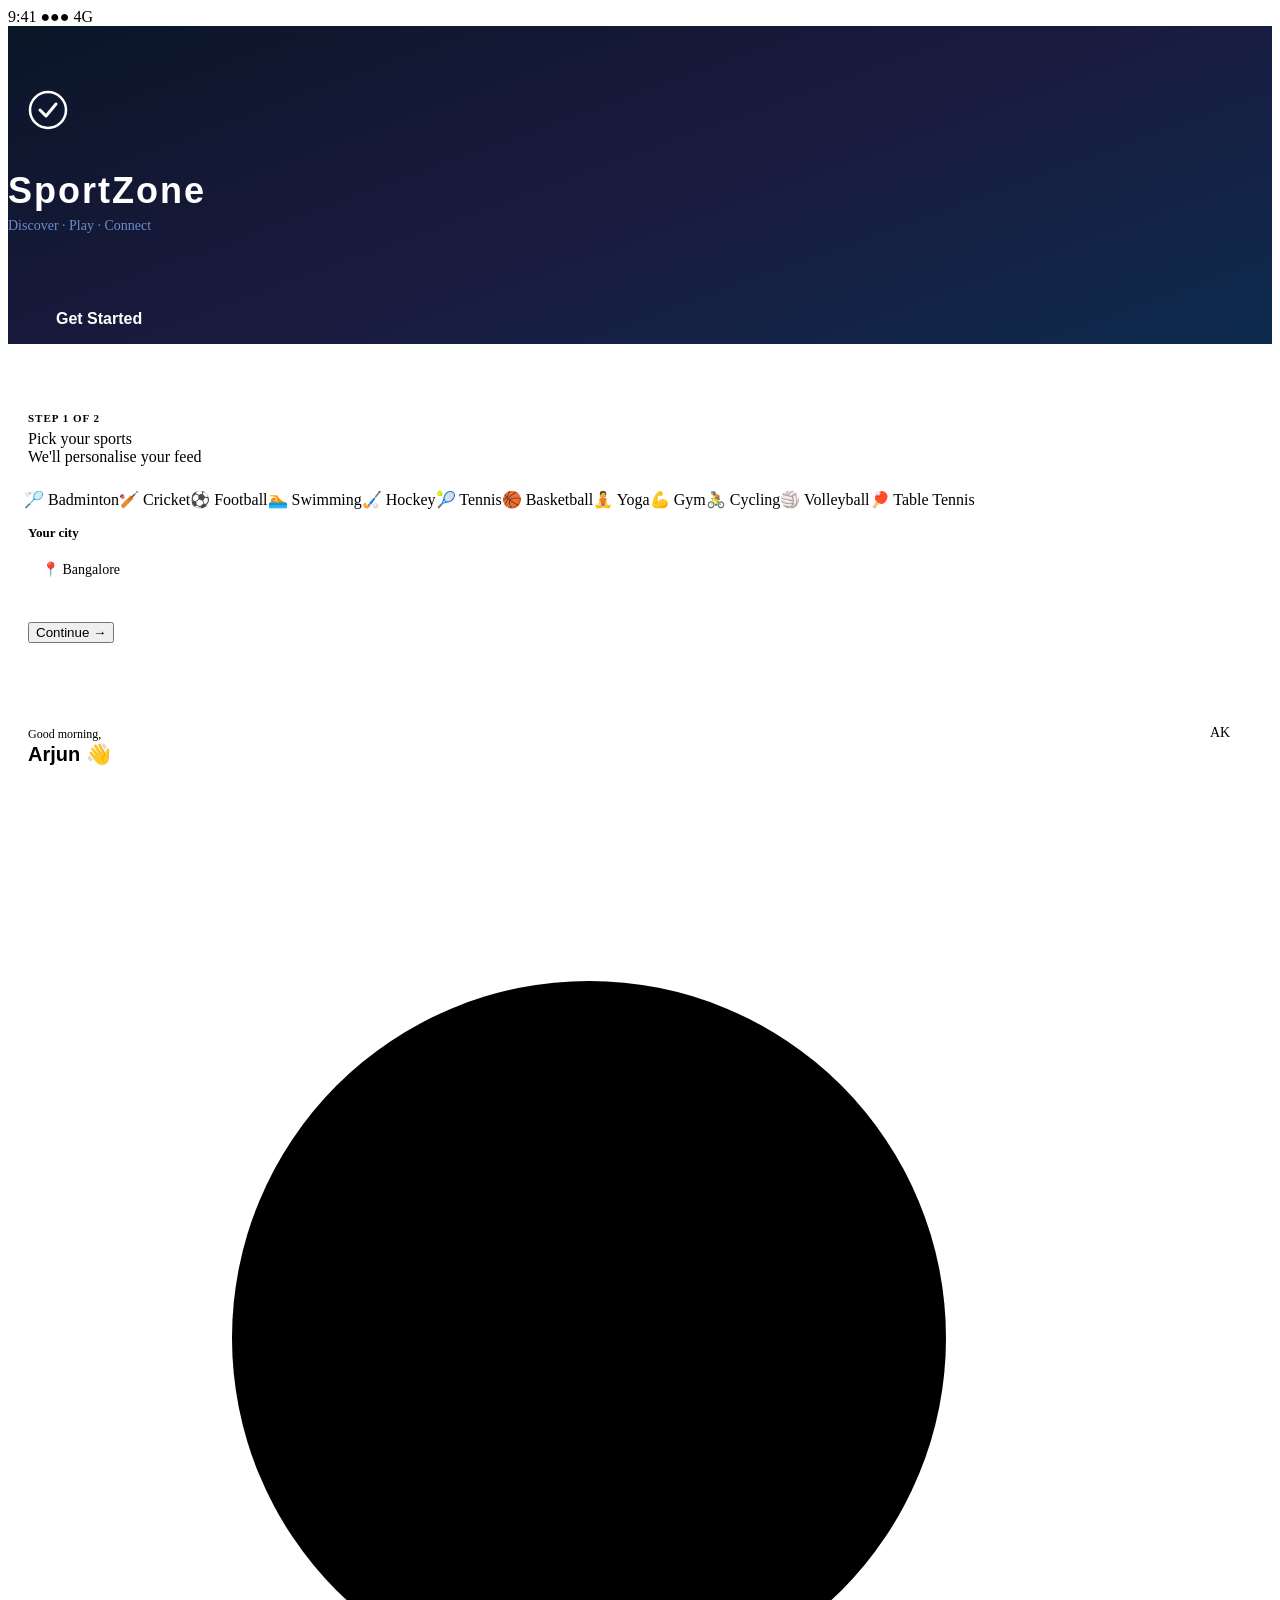
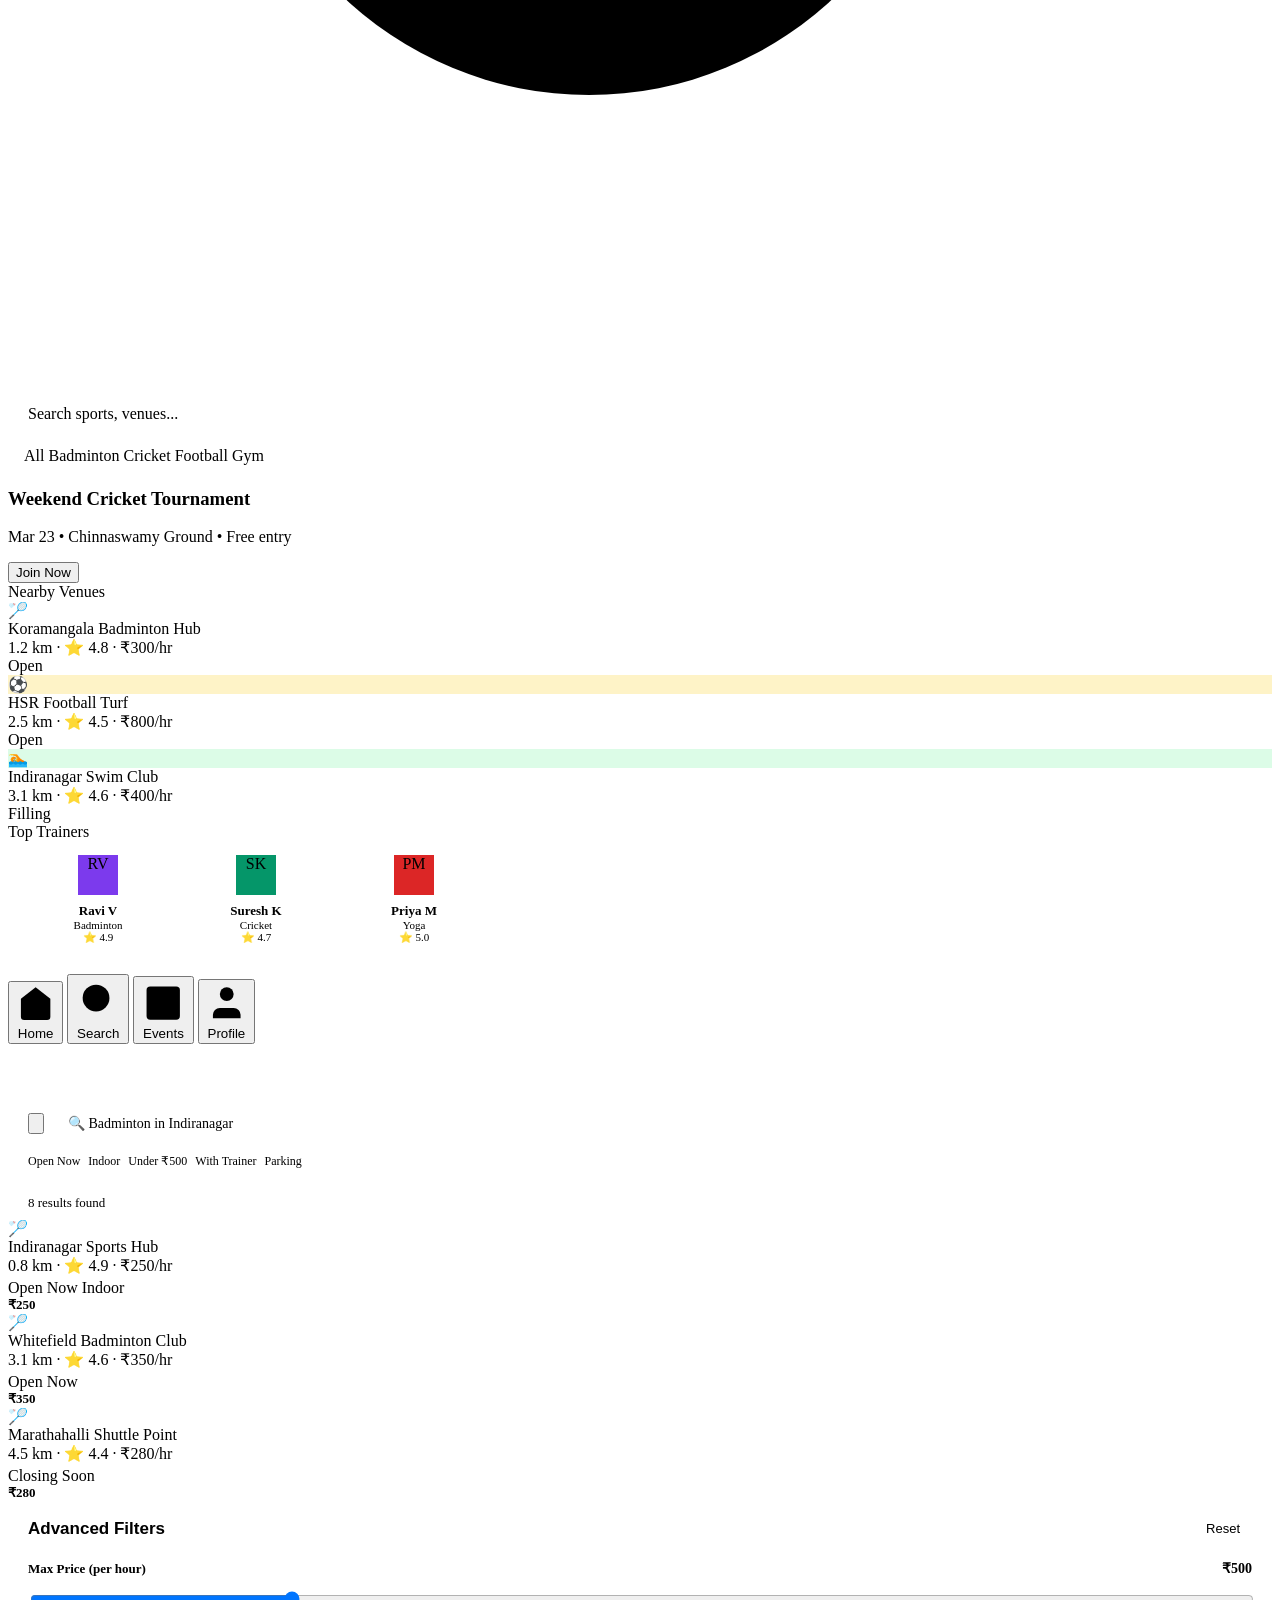
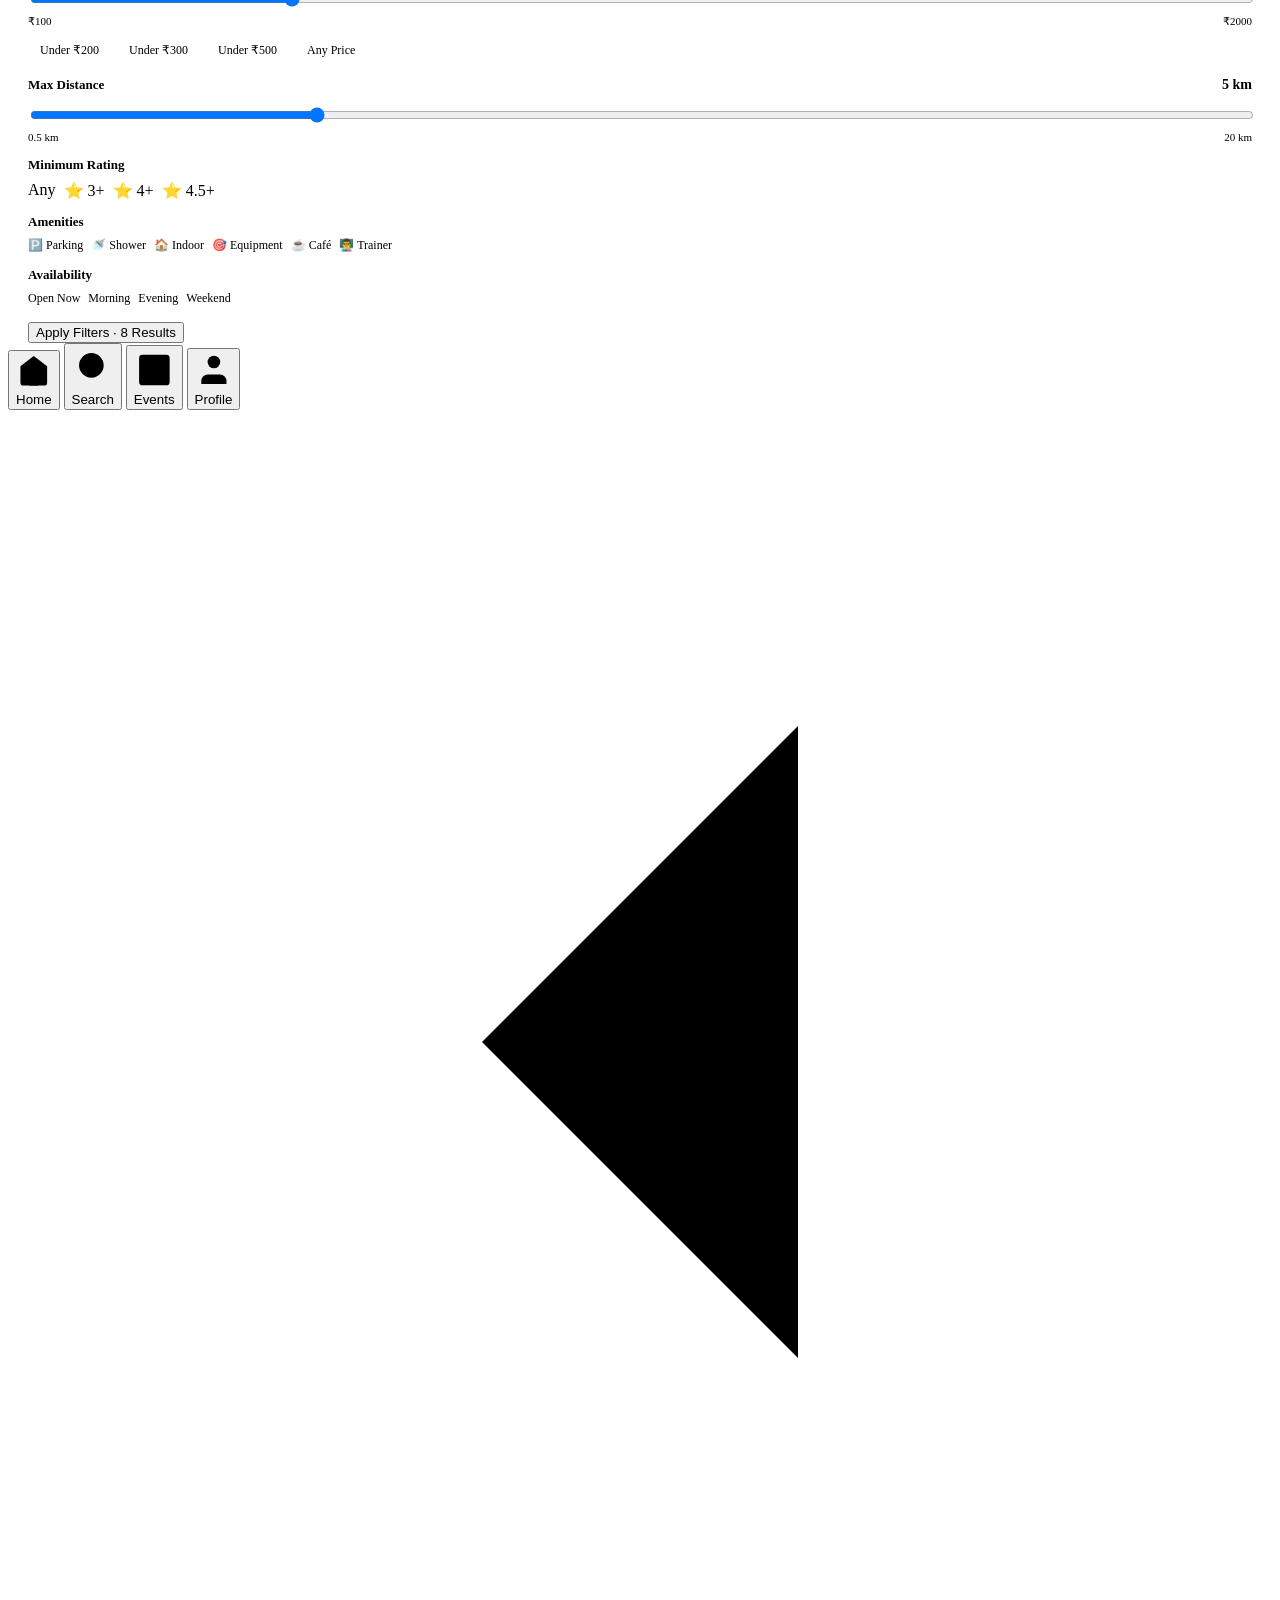
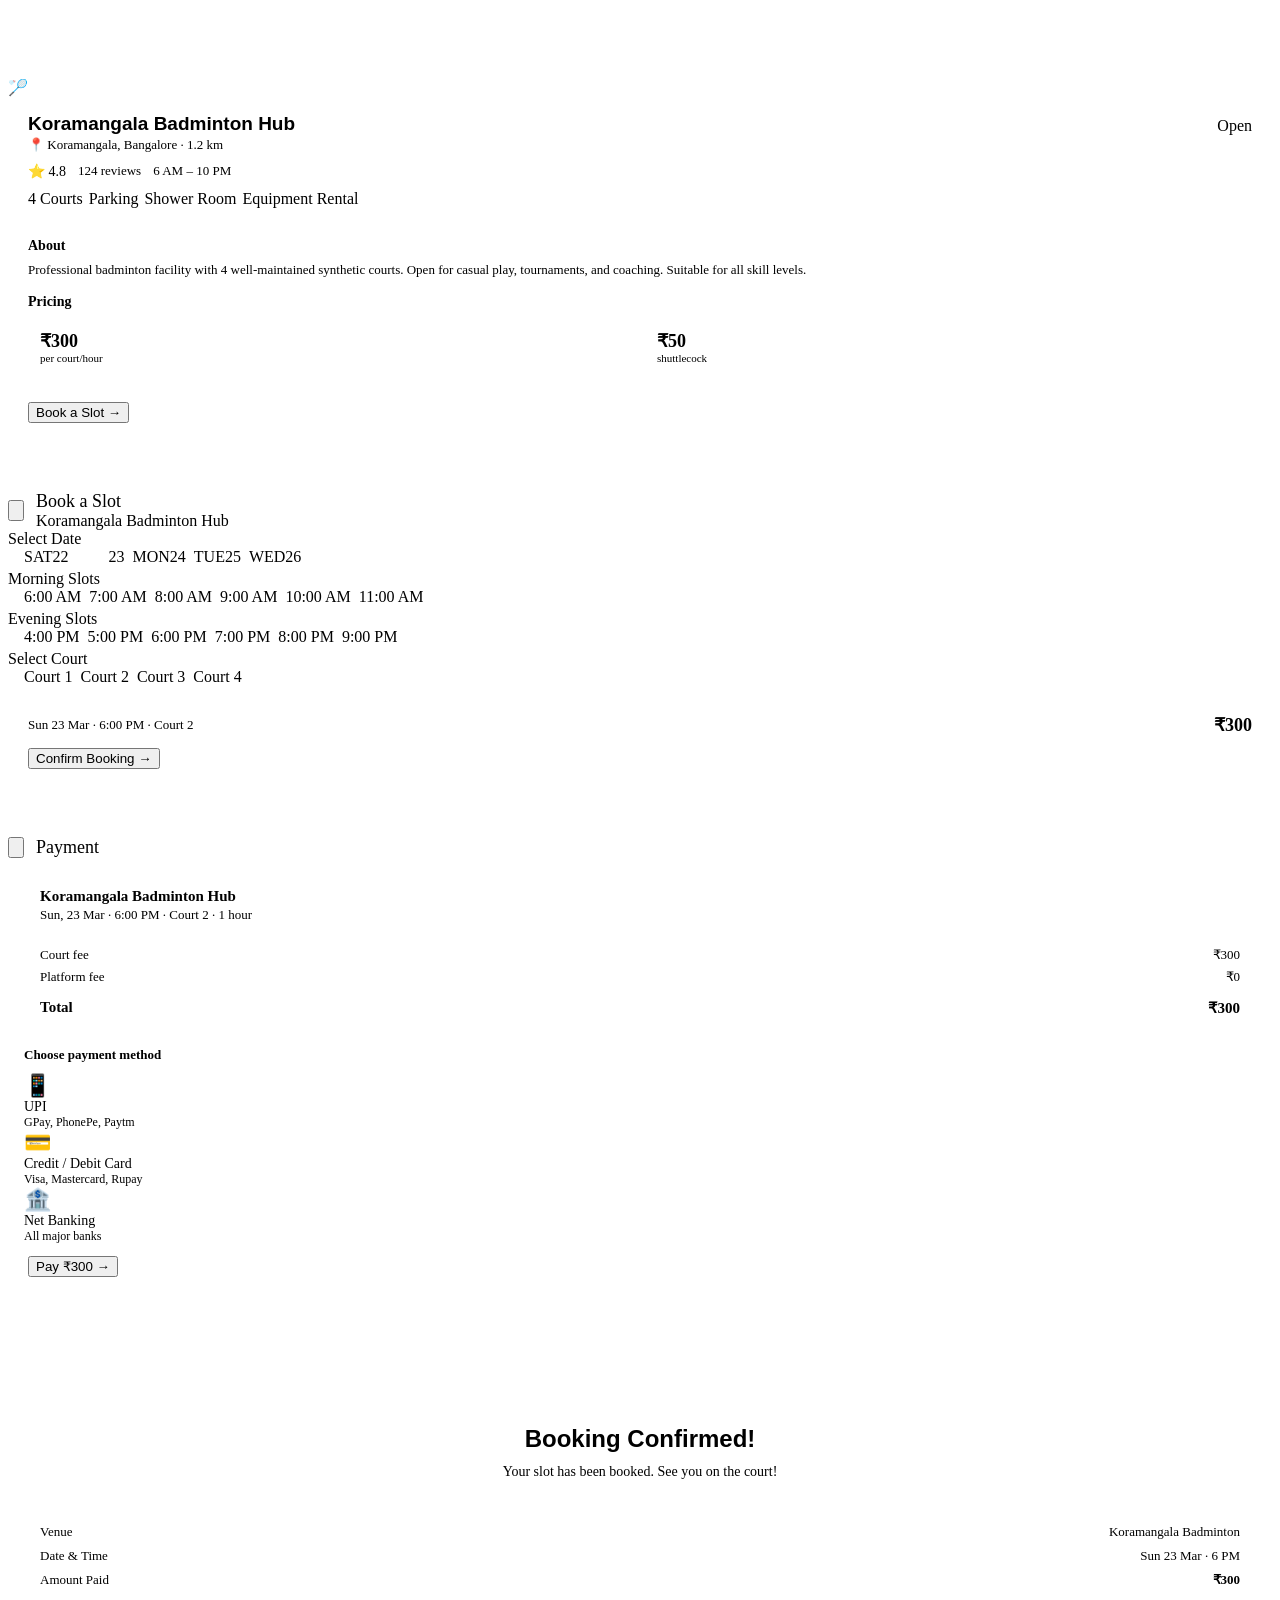
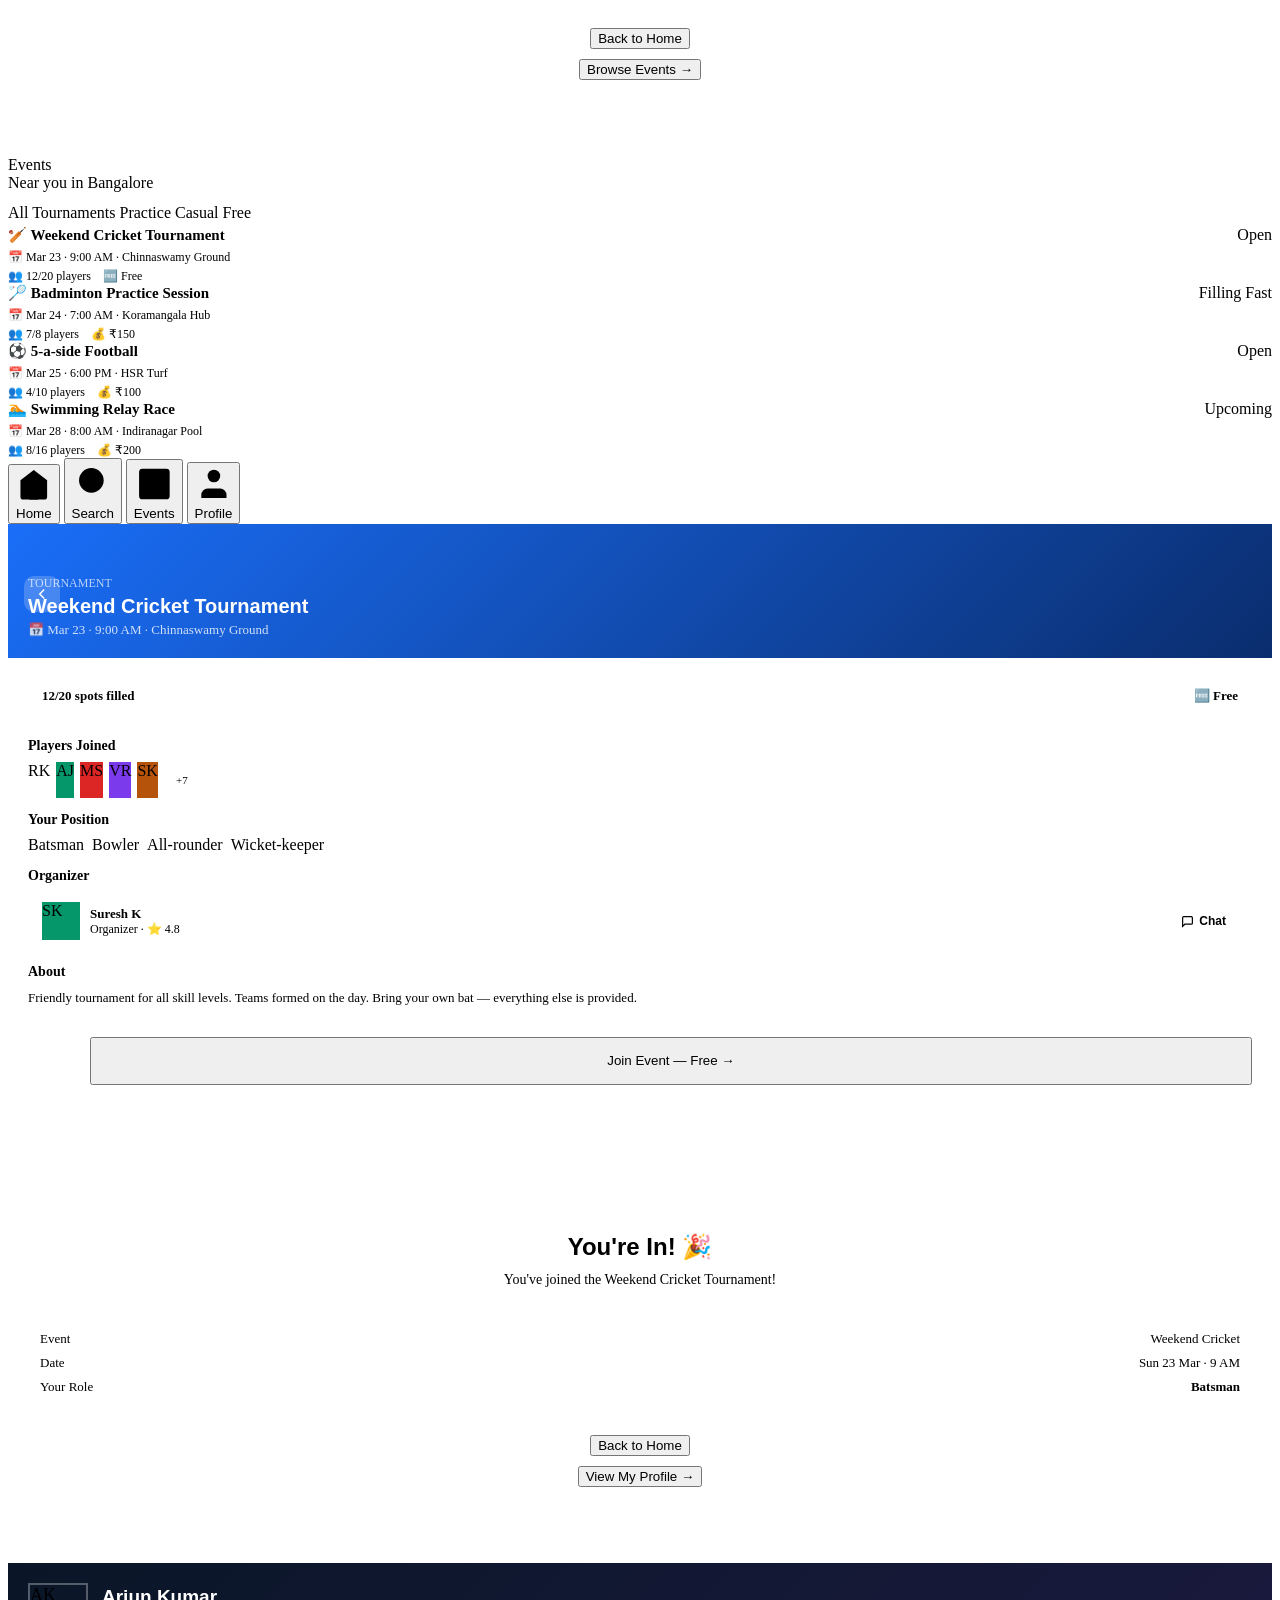
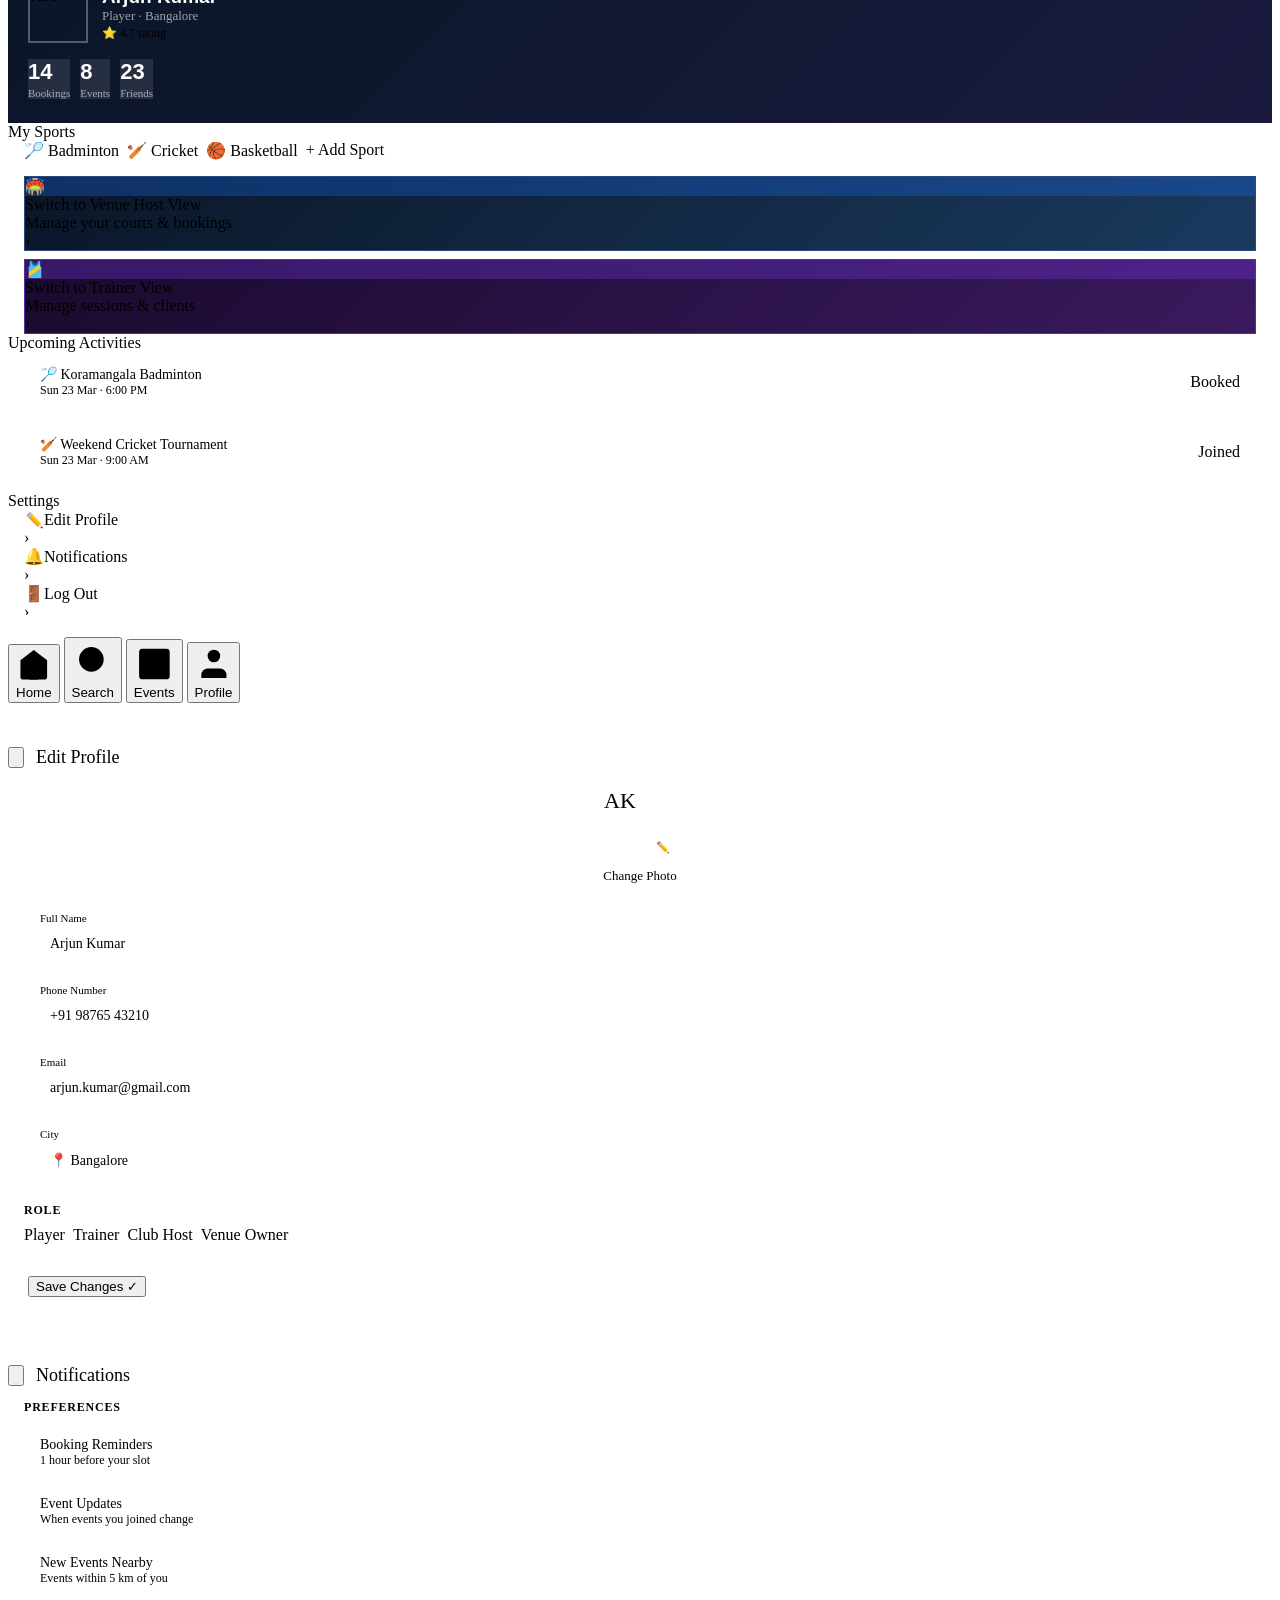
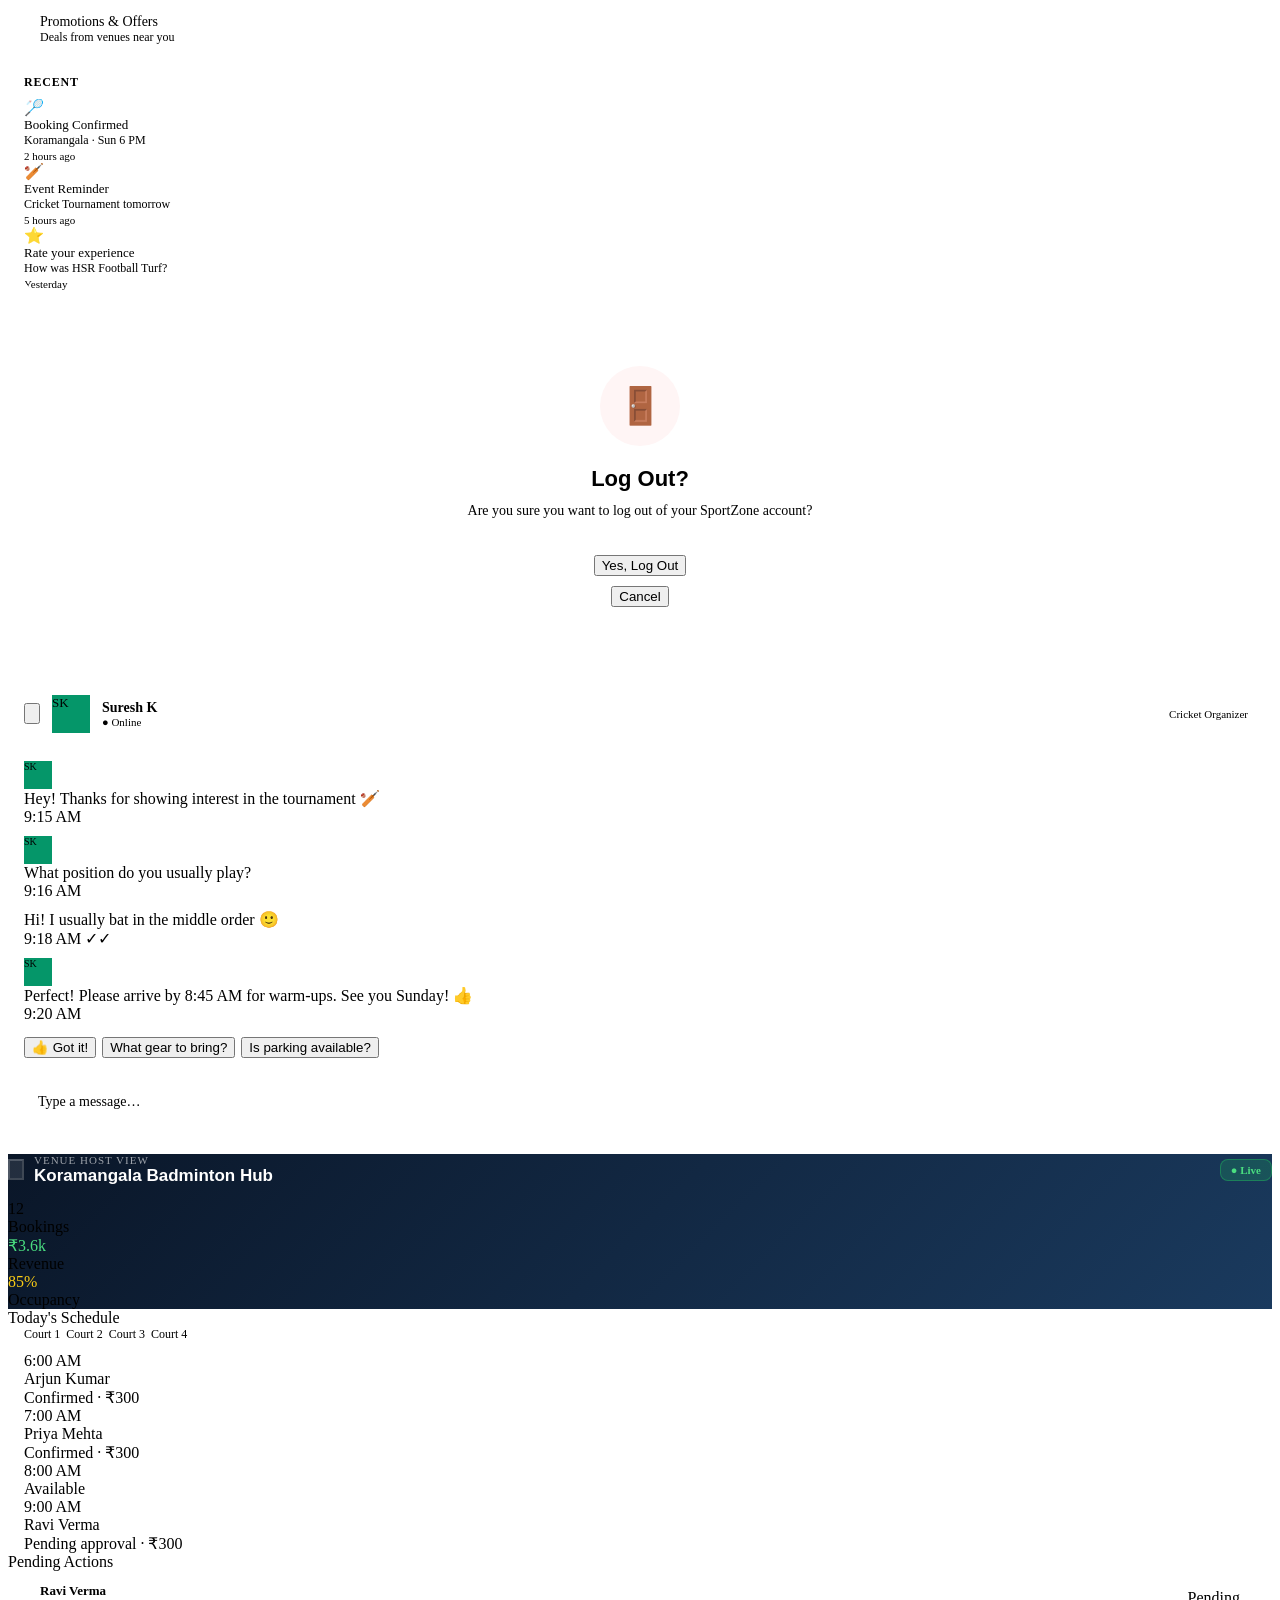
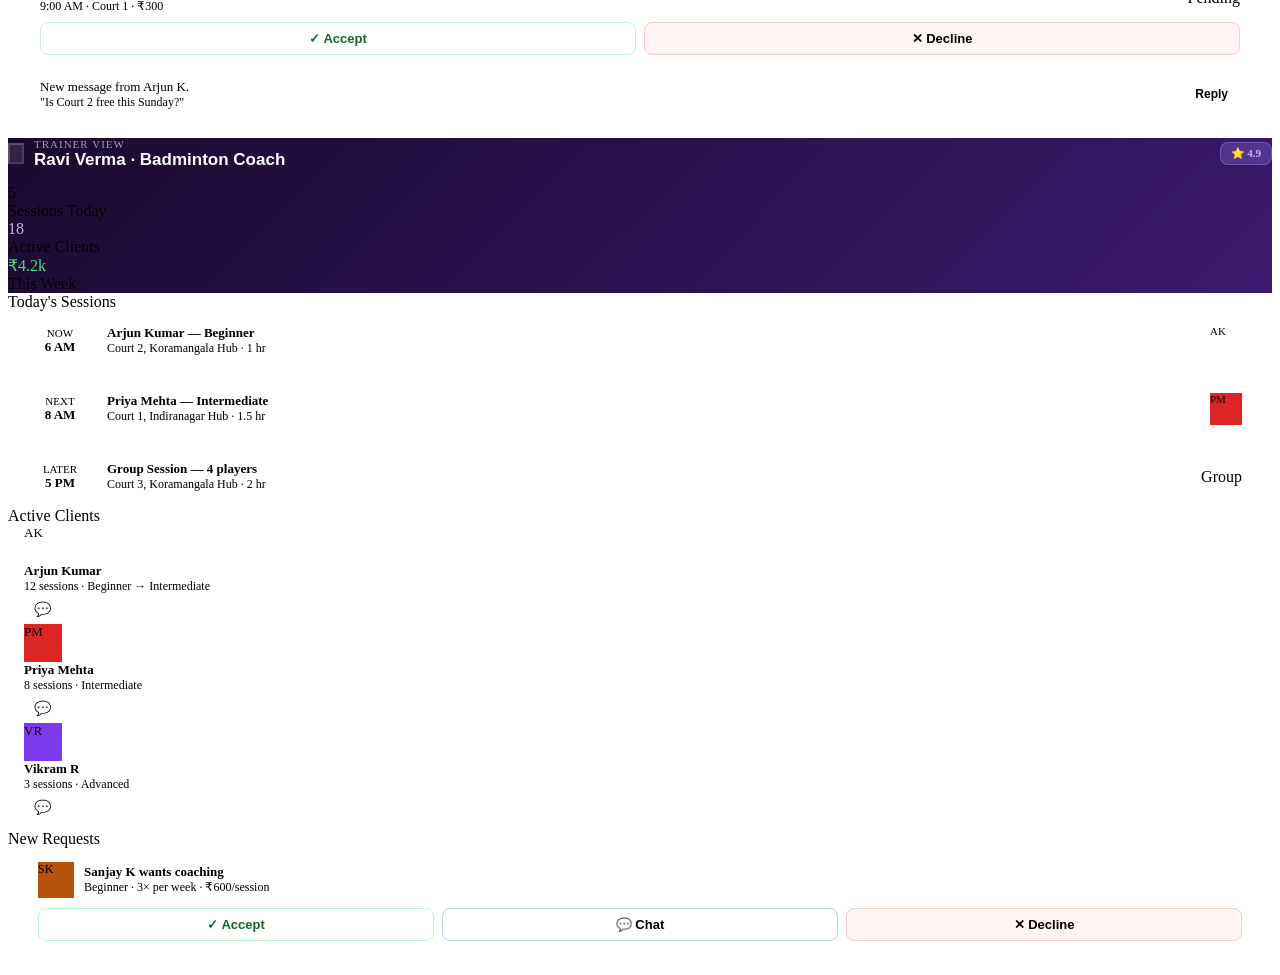
==== index.html @ 8fa491bf "Sportzone-Fitness-Platform" ====
<!DOCTYPE html>
<html lang="en">
<head>
  <meta charset="UTF-8">
  <meta name="viewport" content="width=device-width, initial-scale=1.0">
  <title>SportZone — Prototype</title>
  <link rel="stylesheet" href="css/style.css">
</head>
<body>
<div class="phone-frame">

  <!-- STATUS BAR -->
  <div class="status-bar" id="status-bar">
    <div class="notch"></div>
    <span style="z-index:1">9:41</span>
    <span style="z-index:1">●●● 4G</span>
  </div>

  <!-- ═══════════════════════════ S1 · SPLASH ═══════════════════════════ -->
  <div class="screen active" id="s1"
       style="background:linear-gradient(160deg,#0a1628,#1a1a3e,#0d2b4e);
              align-items:center;justify-content:center;padding-top:44px;">
    <div style="width:80px;height:80px;background:var(--primary);border-radius:24px;
                display:flex;align-items:center;justify-content:center;
                margin-bottom:20px;" class="pulse">
      <svg width="44" height="44" viewBox="0 0 44 44" fill="none">
        <circle cx="22" cy="22" r="18" stroke="white" stroke-width="2.5"/>
        <path d="M14 22l6 6 10-12" stroke="white" stroke-width="3"
              stroke-linecap="round" stroke-linejoin="round"/>
      </svg>
    </div>
    <div style="font-family:'Syne',sans-serif;font-size:36px;font-weight:800;
                color:#fff;letter-spacing:2px;">SportZone</div>
    <div style="font-size:14px;color:#6b8ccc;margin-top:6px;margin-bottom:60px;">
      Discover · Play · Connect
    </div>
    <button onclick="go('s2')"
            style="background:var(--primary);color:#fff;border:none;border-radius:16px;
                   padding:16px 48px;font-size:16px;font-weight:600;cursor:pointer;
                   font-family:'DM Sans',sans-serif;">
      Get Started
    </button>
  </div>

  <!-- ═══════════════════════ S2 · ONBOARDING ════════════════════════ -->
  <div class="screen" id="s2" style="padding-top:44px;background:var(--card);">
    <div style="padding:24px 20px 12px;">
      <div style="font-size:11px;color:var(--primary);font-weight:600;
                  letter-spacing:1px;margin-bottom:6px;">STEP 1 OF 2</div>
      <div class="page-title">Pick your sports</div>
      <div class="page-sub">We'll personalise your feed</div>
    </div>
    <div class="scroll-content" style="padding:8px 12px;">
      <div style="display:flex;flex-wrap:wrap;padding:4px;">
        <span class="sport-tag sel" onclick="this.classList.toggle('sel')">🏸 Badminton</span>
        <span class="sport-tag sel" onclick="this.classList.toggle('sel')">🏏 Cricket</span>
        <span class="sport-tag"     onclick="this.classList.toggle('sel')">⚽ Football</span>
        <span class="sport-tag sel" onclick="this.classList.toggle('sel')">🏊 Swimming</span>
        <span class="sport-tag"     onclick="this.classList.toggle('sel')">🏑 Hockey</span>
        <span class="sport-tag"     onclick="this.classList.toggle('sel')">🎾 Tennis</span>
        <span class="sport-tag sel" onclick="this.classList.toggle('sel')">🏀 Basketball</span>
        <span class="sport-tag"     onclick="this.classList.toggle('sel')">🧘 Yoga</span>
        <span class="sport-tag"     onclick="this.classList.toggle('sel')">💪 Gym</span>
        <span class="sport-tag"     onclick="this.classList.toggle('sel')">🚴 Cycling</span>
        <span class="sport-tag"     onclick="this.classList.toggle('sel')">🏐 Volleyball</span>
        <span class="sport-tag"     onclick="this.classList.toggle('sel')">🏓 Table Tennis</span>
      </div>
      <div style="padding:12px 8px;">
        <div style="font-size:13px;font-weight:600;color:var(--text);margin-bottom:8px;">Your city</div>
        <div style="background:var(--bg);border:1.5px solid var(--border);border-radius:12px;
                    padding:12px 14px;font-size:14px;color:var(--text);">📍 Bangalore</div>
      </div>
    </div>
    <div style="padding:12px 20px 24px;">
      <button class="btn-primary" onclick="go('s3')">Continue →</button>
    </div>
  </div>

  <!-- ═════════════════════════ S3 · HOME FEED ══════════════════════════ -->
  <div class="screen" id="s3" style="padding-top:44px;">
    <div style="background:var(--card);padding:14px 20px 12px;border-bottom:1px solid var(--border);">
      <div style="display:flex;justify-content:space-between;align-items:center;margin-bottom:10px;">
        <div>
          <div style="font-size:12px;color:var(--text-muted);">Good morning,</div>
          <div style="font-family:'Syne',sans-serif;font-size:20px;font-weight:700;color:var(--text);">Arjun 👋</div>
        </div>
        <div class="avatar" style="width:42px;height:42px;font-size:14px;cursor:pointer;"
             onclick="go('s12')">AK</div>
      </div>
      <div class="search-bar" onclick="go('s4')">
        <svg viewBox="0 0 24 24"><circle cx="11" cy="11" r="7"/><path d="M21 21l-4.35-4.35"/></svg>
        <span>Search sports, venues...</span>
      </div>
    </div>
    <div class="scroll-content">
      <div class="chips-row" style="padding:12px 16px 4px;">
        <span class="chip active" onclick="chipSel(this)">All</span>
        <span class="chip" onclick="chipSel(this)">Badminton</span>
        <span class="chip" onclick="chipSel(this)">Cricket</span>
        <span class="chip" onclick="chipSel(this)">Football</span>
        <span class="chip" onclick="chipSel(this)">Gym</span>
      </div>
      <div class="hero-banner" style="margin-top:12px;">
        <h3>Weekend Cricket Tournament</h3>
        <p>Mar 23 • Chinnaswamy Ground • Free entry</p>
        <button class="hero-btn" onclick="go('s10')">Join Now</button>
      </div>
      <div class="sec-label">Nearby Venues</div>
      <div class="venue-row" onclick="go('s5')">
        <div class="venue-icon">🏸</div>
        <div style="flex:1;">
          <div class="venue-name">Koramangala Badminton Hub</div>
          <div class="venue-meta">1.2 km · ⭐ 4.8 · ₹300/hr</div>
        </div>
        <span class="badge badge-green">Open</span>
      </div>
      <div class="venue-row" onclick="go('s5')">
        <div class="venue-icon" style="background:#fef3c7;">⚽</div>
        <div style="flex:1;">
          <div class="venue-name">HSR Football Turf</div>
          <div class="venue-meta">2.5 km · ⭐ 4.5 · ₹800/hr</div>
        </div>
        <span class="badge badge-green">Open</span>
      </div>
      <div class="venue-row" onclick="go('s5')">
        <div class="venue-icon" style="background:#dcfce7;">🏊</div>
        <div style="flex:1;">
          <div class="venue-name">Indiranagar Swim Club</div>
          <div class="venue-meta">3.1 km · ⭐ 4.6 · ₹400/hr</div>
        </div>
        <span class="badge badge-amber">Filling</span>
      </div>
      <div class="sec-label">Top Trainers</div>
      <div style="display:flex;gap:10px;padding:0 16px 16px;overflow-x:auto;">
        <div style="background:var(--card);border-radius:16px;padding:14px;min-width:120px;
                    border:1px solid var(--border);text-align:center;flex-shrink:0;">
          <div class="avatar" style="margin:0 auto 8px;background:#7c3aed;width:40px;height:40px;">RV</div>
          <div style="font-size:13px;font-weight:600;">Ravi V</div>
          <div style="font-size:11px;color:var(--text-muted);">Badminton</div>
          <div style="font-size:11px;color:var(--amber);">⭐ 4.9</div>
        </div>
        <div style="background:var(--card);border-radius:16px;padding:14px;min-width:120px;
                    border:1px solid var(--border);text-align:center;flex-shrink:0;">
          <div class="avatar" style="margin:0 auto 8px;background:#059669;width:40px;height:40px;">SK</div>
          <div style="font-size:13px;font-weight:600;">Suresh K</div>
          <div style="font-size:11px;color:var(--text-muted);">Cricket</div>
          <div style="font-size:11px;color:var(--amber);">⭐ 4.7</div>
        </div>
        <div style="background:var(--card);border-radius:16px;padding:14px;min-width:120px;
                    border:1px solid var(--border);text-align:center;flex-shrink:0;">
          <div class="avatar" style="margin:0 auto 8px;background:#dc2626;width:40px;height:40px;">PM</div>
          <div style="font-size:13px;font-weight:600;">Priya M</div>
          <div style="font-size:11px;color:var(--text-muted);">Yoga</div>
          <div style="font-size:11px;color:var(--amber);">⭐ 5.0</div>
        </div>
      </div>
    </div>
    <div class="bottom-nav">
      <button class="nav-btn active" onclick="go('s3')">
        <svg viewBox="0 0 24 24"><path d="M3 9l9-7 9 7v11a2 2 0 01-2 2H5a2 2 0 01-2-2z"/><polyline points="9 22 9 12 15 12 15 22"/></svg>
        <span>Home</span>
      </button>
      <button class="nav-btn" onclick="go('s4')">
        <svg viewBox="0 0 24 24"><circle cx="11" cy="11" r="7"/><path d="M21 21l-4.35-4.35"/></svg>
        <span>Search</span>
      </button>
      <button class="nav-btn" onclick="go('s8')">
        <svg viewBox="0 0 24 24"><rect x="3" y="4" width="18" height="18" rx="2"/><line x1="16" y1="2" x2="16" y2="6"/><line x1="8" y1="2" x2="8" y2="6"/><line x1="3" y1="10" x2="21" y2="10"/></svg>
        <span>Events</span>
      </button>
      <button class="nav-btn" onclick="go('s12')">
        <svg viewBox="0 0 24 24"><path d="M20 21v-2a4 4 0 00-4-4H8a4 4 0 00-4 4v2"/><circle cx="12" cy="7" r="4"/></svg>
        <span>Profile</span>
      </button>
    </div>
  </div>

  <!-- ════════════════════════ S4 · SEARCH ═════════════════════════ -->
  <div class="screen" id="s4" style="padding-top:44px;">
    <div style="background:var(--card);padding:14px 20px 12px;border-bottom:1px solid var(--border);">
      <div style="display:flex;align-items:center;gap:10px;margin-bottom:10px;">
        <button class="back-btn" onclick="go('s3')">
          <svg viewBox="0 0 24 24"><polyline points="15 18 9 12 15 6"/></svg>
        </button>
        <div style="flex:1;background:var(--bg);border:1.5px solid var(--border);border-radius:12px;
                    padding:10px 14px;font-size:14px;color:var(--text);">
          🔍 Badminton in Indiranagar
        </div>
        <button onclick="openSheet()"
                style="width:42px;height:42px;border-radius:12px;background:var(--primary);
                       border:none;cursor:pointer;display:flex;align-items:center;
                       justify-content:center;position:relative;flex-shrink:0;">
          <svg width="18" height="18" viewBox="0 0 24 24" fill="none"
               stroke="#fff" stroke-width="2.2">
            <line x1="4" y1="6" x2="20" y2="6"/>
            <line x1="7" y1="12" x2="17" y2="12"/>
            <line x1="10" y1="18" x2="14" y2="18"/>
          </svg>
          <div style="position:absolute;top:-3px;right:-3px;width:10px;height:10px;
                      background:var(--accent);border-radius:50%;border:2px solid #fff;"></div>
        </button>
      </div>
      <div style="display:flex;gap:8px;overflow-x:auto;padding-bottom:2px;">
        <span class="chip active" style="font-size:12px;" onclick="this.classList.toggle('active')">Open Now</span>
        <span class="chip"        style="font-size:12px;" onclick="this.classList.toggle('active')">Indoor</span>
        <span class="chip active" style="font-size:12px;" id="under500chip" onclick="this.classList.toggle('active')">Under ₹500</span>
        <span class="chip"        style="font-size:12px;" onclick="this.classList.toggle('active')">With Trainer</span>
        <span class="chip"        style="font-size:12px;" onclick="this.classList.toggle('active')">Parking</span>
      </div>
    </div>
    <div class="scroll-content">
      <div style="padding:12px 20px 8px;font-size:13px;color:var(--text-muted);font-weight:500;"
           id="resultCount">8 results found</div>
      <div class="venue-row" onclick="go('s5')">
        <div class="venue-icon">🏸</div>
        <div style="flex:1;">
          <div class="venue-name">Indiranagar Sports Hub</div>
          <div class="venue-meta">0.8 km · ⭐ 4.9 · ₹250/hr</div>
          <div style="margin-top:4px;">
            <span class="badge badge-green">Open Now</span>
            <span class="badge badge-blue">Indoor</span>
          </div>
        </div>
        <div style="font-size:13px;font-weight:700;color:var(--primary);">₹250</div>
      </div>
      <div class="venue-row" onclick="go('s5')">
        <div class="venue-icon">🏸</div>
        <div style="flex:1;">
          <div class="venue-name">Whitefield Badminton Club</div>
          <div class="venue-meta">3.1 km · ⭐ 4.6 · ₹350/hr</div>
          <div style="margin-top:4px;"><span class="badge badge-green">Open Now</span></div>
        </div>
        <div style="font-size:13px;font-weight:700;color:var(--primary);">₹350</div>
      </div>
      <div class="venue-row" onclick="go('s5')">
        <div class="venue-icon">🏸</div>
        <div style="flex:1;">
          <div class="venue-name">Marathahalli Shuttle Point</div>
          <div class="venue-meta">4.5 km · ⭐ 4.4 · ₹280/hr</div>
          <div style="margin-top:4px;"><span class="badge badge-amber">Closing Soon</span></div>
        </div>
        <div style="font-size:13px;font-weight:700;color:var(--primary);">₹280</div>
      </div>
    </div>

    <!-- FILTER BOTTOM SHEET -->
    <div class="filter-overlay" id="filterOverlay">
      <div class="filter-sheet" onclick="event.stopPropagation()">
        <div class="sheet-handle"><div></div></div>
        <div style="display:flex;justify-content:space-between;align-items:center;padding:14px 20px 8px;">
          <div style="font-family:'Syne',sans-serif;font-size:17px;font-weight:700;color:var(--text);">Advanced Filters</div>
          <button onclick="resetFilters()"
                  style="background:var(--bg);border:1px solid var(--border);border-radius:8px;
                         padding:6px 12px;font-size:13px;cursor:pointer;color:var(--text-muted);
                         font-family:'DM Sans',sans-serif;">Reset</button>
        </div>
        <!-- Price -->
        <div style="padding:10px 20px 4px;">
          <div style="display:flex;justify-content:space-between;align-items:center;margin-bottom:12px;">
            <div style="font-size:13px;font-weight:600;color:var(--text);">Max Price (per hour)</div>
            <span id="priceVal" style="font-size:14px;font-weight:700;color:var(--primary);">₹500</span>
          </div>
          <input type="range" id="priceSlider" min="100" max="2000" value="500" step="100"
                 oninput="syncPrice(+this.value)"
                 style="width:100%;accent-color:var(--primary);">
          <div style="display:flex;justify-content:space-between;margin-top:4px;">
            <span style="font-size:11px;color:var(--text-muted);">₹100</span>
            <span style="font-size:11px;color:var(--text-muted);">₹2000</span>
          </div>
          <div style="display:flex;gap:6px;margin-top:10px;flex-wrap:wrap;">
            <span id="pc200" onclick="syncPrice(200)"
                  style="padding:5px 12px;border-radius:16px;font-size:12px;font-weight:500;
                         cursor:pointer;border:1.5px solid var(--border);background:var(--bg);
                         color:var(--text-muted);">Under ₹200</span>
            <span id="pc300" onclick="syncPrice(300)"
                  style="padding:5px 12px;border-radius:16px;font-size:12px;font-weight:500;
                         cursor:pointer;border:1.5px solid var(--border);background:var(--bg);
                         color:var(--text-muted);">Under ₹300</span>
            <span id="pc500" onclick="syncPrice(500)"
                  style="padding:5px 12px;border-radius:16px;font-size:12px;font-weight:500;
                         cursor:pointer;border:1.5px solid var(--primary);
                         background:var(--primary-light);color:var(--primary);">Under ₹500</span>
            <span id="pcAny" onclick="syncPrice(2000)"
                  style="padding:5px 12px;border-radius:16px;font-size:12px;font-weight:500;
                         cursor:pointer;border:1.5px solid var(--border);background:var(--bg);
                         color:var(--text-muted);">Any Price</span>
          </div>
        </div>
        <!-- Distance -->
        <div style="padding:10px 20px 4px;">
          <div style="display:flex;justify-content:space-between;align-items:center;margin-bottom:12px;">
            <div style="font-size:13px;font-weight:600;color:var(--text);">Max Distance</div>
            <span id="distVal" style="font-size:14px;font-weight:700;color:var(--primary);">5 km</span>
          </div>
          <input type="range" id="distSlider" min="1" max="40" value="10" step="1"
                 oninput="document.getElementById('distVal').textContent=(this.value/2)+' km'"
                 style="width:100%;accent-color:var(--primary);">
          <div style="display:flex;justify-content:space-between;margin-top:4px;">
            <span style="font-size:11px;color:var(--text-muted);">0.5 km</span>
            <span style="font-size:11px;color:var(--text-muted);">20 km</span>
          </div>
        </div>
        <!-- Rating -->
        <div style="padding:10px 20px 4px;">
          <div style="font-size:13px;font-weight:600;color:var(--text);margin-bottom:8px;">Minimum Rating</div>
          <div style="display:flex;gap:8px;">
            <span class="slot-chip" onclick="slotSel(this)">Any</span>
            <span class="slot-chip" onclick="slotSel(this)">⭐ 3+</span>
            <span class="slot-chip selected" onclick="slotSel(this)">⭐ 4+</span>
            <span class="slot-chip" onclick="slotSel(this)">⭐ 4.5+</span>
          </div>
        </div>
        <!-- Amenities -->
        <div style="padding:10px 20px 4px;">
          <div style="font-size:13px;font-weight:600;color:var(--text);margin-bottom:8px;">Amenities</div>
          <div style="display:flex;flex-wrap:wrap;gap:8px;">
            <span class="chip active" style="font-size:12px;" onclick="this.classList.toggle('active')">🅿️ Parking</span>
            <span class="chip"        style="font-size:12px;" onclick="this.classList.toggle('active')">🚿 Shower</span>
            <span class="chip active" style="font-size:12px;" onclick="this.classList.toggle('active')">🏠 Indoor</span>
            <span class="chip"        style="font-size:12px;" onclick="this.classList.toggle('active')">🎯 Equipment</span>
            <span class="chip"        style="font-size:12px;" onclick="this.classList.toggle('active')">☕ Café</span>
            <span class="chip"        style="font-size:12px;" onclick="this.classList.toggle('active')">👨‍🏫 Trainer</span>
          </div>
        </div>
        <!-- Availability -->
        <div style="padding:10px 20px 16px;">
          <div style="font-size:13px;font-weight:600;color:var(--text);margin-bottom:8px;">Availability</div>
          <div style="display:flex;gap:8px;flex-wrap:wrap;">
            <span class="chip active" style="font-size:12px;" onclick="this.classList.toggle('active')">Open Now</span>
            <span class="chip"        style="font-size:12px;" onclick="this.classList.toggle('active')">Morning</span>
            <span class="chip"        style="font-size:12px;" onclick="this.classList.toggle('active')">Evening</span>
            <span class="chip"        style="font-size:12px;" onclick="this.classList.toggle('active')">Weekend</span>
          </div>
        </div>
        <div style="padding:0 20px;">
          <button class="btn-primary" id="applyBtn" onclick="closeSheet()">Apply Filters · 8 Results</button>
        </div>
      </div>
    </div>

    <div class="bottom-nav">
      <button class="nav-btn" onclick="go('s3')"><svg viewBox="0 0 24 24"><path d="M3 9l9-7 9 7v11a2 2 0 01-2 2H5a2 2 0 01-2-2z"/><polyline points="9 22 9 12 15 12 15 22"/></svg><span>Home</span></button>
      <button class="nav-btn active" onclick="go('s4')"><svg viewBox="0 0 24 24"><circle cx="11" cy="11" r="7"/><path d="M21 21l-4.35-4.35"/></svg><span>Search</span></button>
      <button class="nav-btn" onclick="go('s8')"><svg viewBox="0 0 24 24"><rect x="3" y="4" width="18" height="18" rx="2"/><line x1="16" y1="2" x2="16" y2="6"/><line x1="8" y1="2" x2="8" y2="6"/><line x1="3" y1="10" x2="21" y2="10"/></svg><span>Events</span></button>
      <button class="nav-btn" onclick="go('s12')"><svg viewBox="0 0 24 24"><path d="M20 21v-2a4 4 0 00-4-4H8a4 4 0 00-4 4v2"/><circle cx="12" cy="7" r="4"/></svg><span>Profile</span></button>
    </div>
  </div>

  <!-- ══════════════════════ S5 · VENUE DETAIL ══════════════════════ -->
  <div class="screen" id="s5" style="padding-top:0;">
    <div class="venue-header">
      <div class="back-overlay" onclick="go('s3')">
        <svg viewBox="0 0 24 24"><polyline points="15 18 9 12 15 6"/></svg>
      </div>
      🏸
    </div>
    <div class="scroll-content">
      <div style="background:var(--card);padding:16px 20px;border-bottom:1px solid var(--border);">
        <div style="display:flex;justify-content:space-between;align-items:flex-start;">
          <div>
            <div style="font-family:'Syne',sans-serif;font-size:19px;font-weight:700;color:var(--text);">Koramangala Badminton Hub</div>
            <div style="font-size:13px;color:var(--text-muted);margin-top:2px;">📍 Koramangala, Bangalore · 1.2 km</div>
          </div>
          <span class="badge badge-green" style="margin-top:4px;">Open</span>
        </div>
        <div style="display:flex;align-items:center;gap:12px;margin-top:10px;">
          <div style="font-size:14px;color:var(--amber);">⭐ 4.8</div>
          <div style="font-size:13px;color:var(--text-muted);">124 reviews</div>
          <div style="font-size:13px;color:var(--text-muted);">6 AM – 10 PM</div>
        </div>
        <div style="display:flex;gap:6px;flex-wrap:wrap;margin-top:10px;">
          <span class="badge badge-blue">4 Courts</span>
          <span class="badge badge-blue">Parking</span>
          <span class="badge badge-blue">Shower Room</span>
          <span class="badge badge-blue">Equipment Rental</span>
        </div>
      </div>
      <div style="padding:14px 20px;">
        <div style="font-size:14px;font-weight:600;color:var(--text);margin-bottom:6px;">About</div>
        <div style="font-size:13px;color:var(--text-muted);line-height:1.6;">
          Professional badminton facility with 4 well-maintained synthetic courts. Open for casual play, tournaments, and coaching. Suitable for all skill levels.
        </div>
      </div>
      <div style="padding:0 20px 14px;">
        <div style="font-size:14px;font-weight:600;color:var(--text);margin-bottom:8px;">Pricing</div>
        <div style="display:flex;gap:10px;">
          <div style="flex:1;background:var(--bg);border-radius:12px;padding:12px;border:1px solid var(--border);">
            <div style="font-size:18px;font-weight:700;color:var(--primary);">₹300</div>
            <div style="font-size:11px;color:var(--text-muted);">per court/hour</div>
          </div>
          <div style="flex:1;background:var(--bg);border-radius:12px;padding:12px;border:1px solid var(--border);">
            <div style="font-size:18px;font-weight:700;color:var(--text);">₹50</div>
            <div style="font-size:11px;color:var(--text-muted);">shuttlecock</div>
          </div>
        </div>
      </div>
    </div>
    <div style="padding:12px 20px 24px;background:var(--card);border-top:1px solid var(--border);">
      <button class="btn-primary" onclick="go('s6')">Book a Slot →</button>
    </div>
  </div>

  <!-- ═══════════════════════ S6 · SLOT BOOKING ════════════════════ -->
  <div class="screen" id="s6" style="padding-top:44px;">
    <div class="top-bar" style="display:flex;align-items:center;gap:12px;">
      <button class="back-btn" onclick="go('s5')"><svg viewBox="0 0 24 24"><polyline points="15 18 9 12 15 6"/></svg></button>
      <div><div class="page-title" style="font-size:18px;">Book a Slot</div><div class="page-sub">Koramangala Badminton Hub</div></div>
    </div>
    <div class="scroll-content">
      <div class="sec-label">Select Date</div>
      <div style="display:flex;gap:8px;padding:0 16px 4px;overflow-x:auto;">
        <div class="date-pill" onclick="dateSel(this)"><span class="day">SAT</span><span class="num">22</span></div>
        <div class="date-pill active" onclick="dateSel(this)"><span class="day" style="color:rgba(255,255,255,.7)">SUN</span><span class="num">23</span></div>
        <div class="date-pill" onclick="dateSel(this)"><span class="day">MON</span><span class="num">24</span></div>
        <div class="date-pill" onclick="dateSel(this)"><span class="day">TUE</span><span class="num">25</span></div>
        <div class="date-pill" onclick="dateSel(this)"><span class="day">WED</span><span class="num">26</span></div>
      </div>
      <div class="sec-label">Morning Slots</div>
      <div style="display:flex;flex-wrap:wrap;gap:8px;padding:0 16px 4px;">
        <span class="slot-chip taken">6:00 AM</span>
        <span class="slot-chip selected" onclick="slotSel(this)">7:00 AM</span>
        <span class="slot-chip" onclick="slotSel(this)">8:00 AM</span>
        <span class="slot-chip" onclick="slotSel(this)">9:00 AM</span>
        <span class="slot-chip taken">10:00 AM</span>
        <span class="slot-chip taken">11:00 AM</span>
      </div>
      <div class="sec-label">Evening Slots</div>
      <div style="display:flex;flex-wrap:wrap;gap:8px;padding:0 16px 4px;">
        <span class="slot-chip" onclick="slotSel(this)">4:00 PM</span>
        <span class="slot-chip" onclick="slotSel(this)">5:00 PM</span>
        <span class="slot-chip selected" onclick="slotSel(this)">6:00 PM</span>
        <span class="slot-chip" onclick="slotSel(this)">7:00 PM</span>
        <span class="slot-chip taken">8:00 PM</span>
        <span class="slot-chip" onclick="slotSel(this)">9:00 PM</span>
      </div>
      <div class="sec-label">Select Court</div>
      <div style="display:flex;gap:8px;padding:0 16px 16px;flex-wrap:wrap;">
        <span class="slot-chip" onclick="slotSel(this)">Court 1</span>
        <span class="slot-chip selected" onclick="slotSel(this)">Court 2</span>
        <span class="slot-chip" onclick="slotSel(this)">Court 3</span>
        <span class="slot-chip taken">Court 4</span>
      </div>
    </div>
    <div style="background:var(--card);border-top:1px solid var(--border);padding:12px 20px 24px;">
      <div style="display:flex;justify-content:space-between;align-items:center;margin-bottom:12px;">
        <div style="font-size:13px;color:var(--text-muted);">Sun 23 Mar · 6:00 PM · Court 2</div>
        <div style="font-size:18px;font-weight:700;color:var(--primary);">₹300</div>
      </div>
      <button class="btn-primary" onclick="go('s7')">Confirm Booking →</button>
    </div>
  </div>

  <!-- ════════════════════════ S7 · PAYMENT ════════════════════════ -->
  <div class="screen" id="s7" style="padding-top:44px;">
    <div class="top-bar" style="display:flex;align-items:center;gap:12px;">
      <button class="back-btn" onclick="go('s6')"><svg viewBox="0 0 24 24"><polyline points="15 18 9 12 15 6"/></svg></button>
      <div class="page-title" style="font-size:18px;">Payment</div>
    </div>
    <div class="scroll-content" style="padding:0 16px;">
      <div style="background:var(--bg);border-radius:16px;padding:16px;margin:14px 0;border:1px solid var(--border);">
        <div style="font-size:15px;font-weight:600;color:var(--text);margin-bottom:2px;">Koramangala Badminton Hub</div>
        <div style="font-size:13px;color:var(--text-muted);">Sun, 23 Mar · 6:00 PM · Court 2 · 1 hour</div>
        <div style="border-top:1px solid var(--border);margin-top:12px;padding-top:12px;">
          <div style="display:flex;justify-content:space-between;font-size:13px;margin-bottom:6px;"><span style="color:var(--text-muted);">Court fee</span><span>₹300</span></div>
          <div style="display:flex;justify-content:space-between;font-size:13px;margin-bottom:6px;"><span style="color:var(--text-muted);">Platform fee</span><span>₹0</span></div>
          <div style="display:flex;justify-content:space-between;font-size:15px;font-weight:700;padding-top:8px;border-top:1px solid var(--border);">
            <span>Total</span><span style="color:var(--primary);">₹300</span>
          </div>
        </div>
      </div>
      <div style="font-size:13px;font-weight:600;color:var(--text);margin-bottom:10px;">Choose payment method</div>
      <div class="pay-method selected" onclick="paySel(this)">
        <div class="radio on"></div><div style="font-size:22px;">📱</div>
        <div><div style="font-size:14px;font-weight:500;">UPI</div><div style="font-size:12px;color:var(--text-muted);">GPay, PhonePe, Paytm</div></div>
      </div>
      <div class="pay-method" onclick="paySel(this)">
        <div class="radio"></div><div style="font-size:22px;">💳</div>
        <div><div style="font-size:14px;font-weight:500;">Credit / Debit Card</div><div style="font-size:12px;color:var(--text-muted);">Visa, Mastercard, Rupay</div></div>
      </div>
      <div class="pay-method" onclick="paySel(this)">
        <div class="radio"></div><div style="font-size:22px;">🏦</div>
        <div><div style="font-size:14px;font-weight:500;">Net Banking</div><div style="font-size:12px;color:var(--text-muted);">All major banks</div></div>
      </div>
    </div>
    <div style="padding:12px 20px 24px;background:var(--card);border-top:1px solid var(--border);">
      <button class="btn-primary" onclick="go('s7b')">Pay ₹300 →</button>
    </div>
  </div>

  <!-- ═══════════════════ S7b · BOOKING SUCCESS ═════════════════════ -->
  <div class="screen" id="s7b" style="padding-top:44px;background:var(--card);">
    <div style="flex:1;display:flex;flex-direction:column;align-items:center;justify-content:center;padding:32px;">
      <div class="success-icon" style="background:var(--green-light);">
        <svg width="44" height="44" viewBox="0 0 24 24" fill="none" stroke="var(--green)" stroke-width="2.5">
          <path d="M22 11.08V12a10 10 0 11-5.93-9.14"/><polyline points="22 4 12 14.01 9 11.01"/>
        </svg>
      </div>
      <div style="font-family:'Syne',sans-serif;font-size:24px;font-weight:700;color:var(--text);margin-bottom:8px;">Booking Confirmed!</div>
      <div style="font-size:14px;color:var(--text-muted);text-align:center;line-height:1.6;margin-bottom:24px;">Your slot has been booked. See you on the court!</div>
      <div style="background:var(--bg);border-radius:16px;padding:16px;width:100%;border:1px solid var(--border);margin-bottom:24px;">
        <div style="display:flex;justify-content:space-between;margin-bottom:8px;font-size:13px;"><span style="color:var(--text-muted);">Venue</span><span style="font-weight:500;">Koramangala Badminton</span></div>
        <div style="display:flex;justify-content:space-between;margin-bottom:8px;font-size:13px;"><span style="color:var(--text-muted);">Date & Time</span><span style="font-weight:500;">Sun 23 Mar · 6 PM</span></div>
        <div style="display:flex;justify-content:space-between;font-size:13px;"><span style="color:var(--text-muted);">Amount Paid</span><span style="font-weight:600;color:var(--primary);">₹300</span></div>
      </div>
      <button class="btn-primary" onclick="go('s3')" style="margin-bottom:10px;">Back to Home</button>
      <button class="btn-ghost" onclick="go('s8')">Browse Events →</button>
    </div>
  </div>

  <!-- ═════════════════════════ S8 · EVENTS ════════════════════════ -->
  <div class="screen" id="s8" style="padding-top:44px;">
    <div class="top-bar"><div class="page-title">Events</div><div class="page-sub">Near you in Bangalore</div></div>
    <div style="padding:12px 0 4px;">
      <div class="chips-row">
        <span class="chip active" onclick="chipSel(this)">All</span>
        <span class="chip" onclick="chipSel(this)">Tournaments</span>
        <span class="chip" onclick="chipSel(this)">Practice</span>
        <span class="chip" onclick="chipSel(this)">Casual</span>
        <span class="chip" onclick="chipSel(this)">Free</span>
      </div>
    </div>
    <div class="scroll-content">
      <div class="event-card" onclick="go('s10')">
        <div style="display:flex;justify-content:space-between;align-items:flex-start;margin-bottom:6px;">
          <div style="font-size:15px;font-weight:600;color:var(--text);">🏏 Weekend Cricket Tournament</div>
          <span class="badge badge-green">Open</span>
        </div>
        <div style="font-size:12px;color:var(--text-muted);margin-bottom:4px;">📅 Mar 23 · 9:00 AM · Chinnaswamy Ground</div>
        <div style="display:flex;gap:12px;font-size:12px;color:var(--text-muted);"><span>👥 12/20 players</span><span>🆓 Free</span></div>
        <div class="progress-bar"><div class="progress-fill" style="width:60%;"></div></div>
      </div>
      <div class="event-card" onclick="go('s10')">
        <div style="display:flex;justify-content:space-between;align-items:flex-start;margin-bottom:6px;">
          <div style="font-size:15px;font-weight:600;color:var(--text);">🏸 Badminton Practice Session</div>
          <span class="badge badge-amber">Filling Fast</span>
        </div>
        <div style="font-size:12px;color:var(--text-muted);margin-bottom:4px;">📅 Mar 24 · 7:00 AM · Koramangala Hub</div>
        <div style="display:flex;gap:12px;font-size:12px;color:var(--text-muted);"><span>👥 7/8 players</span><span>💰 ₹150</span></div>
        <div class="progress-bar"><div class="progress-fill" style="width:87%;background:var(--amber);"></div></div>
      </div>
      <div class="event-card" onclick="go('s10')">
        <div style="display:flex;justify-content:space-between;align-items:flex-start;margin-bottom:6px;">
          <div style="font-size:15px;font-weight:600;color:var(--text);">⚽ 5-a-side Football</div>
          <span class="badge badge-green">Open</span>
        </div>
        <div style="font-size:12px;color:var(--text-muted);margin-bottom:4px;">📅 Mar 25 · 6:00 PM · HSR Turf</div>
        <div style="display:flex;gap:12px;font-size:12px;color:var(--text-muted);"><span>👥 4/10 players</span><span>💰 ₹100</span></div>
        <div class="progress-bar"><div class="progress-fill" style="width:40%;"></div></div>
      </div>
      <div class="event-card" onclick="go('s10')">
        <div style="display:flex;justify-content:space-between;align-items:flex-start;margin-bottom:6px;">
          <div style="font-size:15px;font-weight:600;color:var(--text);">🏊 Swimming Relay Race</div>
          <span class="badge badge-blue">Upcoming</span>
        </div>
        <div style="font-size:12px;color:var(--text-muted);margin-bottom:4px;">📅 Mar 28 · 8:00 AM · Indiranagar Pool</div>
        <div style="display:flex;gap:12px;font-size:12px;color:var(--text-muted);"><span>👥 8/16 players</span><span>💰 ₹200</span></div>
        <div class="progress-bar"><div class="progress-fill" style="width:50%;"></div></div>
      </div>
    </div>
    <div class="bottom-nav">
      <button class="nav-btn" onclick="go('s3')"><svg viewBox="0 0 24 24"><path d="M3 9l9-7 9 7v11a2 2 0 01-2 2H5a2 2 0 01-2-2z"/><polyline points="9 22 9 12 15 12 15 22"/></svg><span>Home</span></button>
      <button class="nav-btn" onclick="go('s4')"><svg viewBox="0 0 24 24"><circle cx="11" cy="11" r="7"/><path d="M21 21l-4.35-4.35"/></svg><span>Search</span></button>
      <button class="nav-btn active" onclick="go('s8')"><svg viewBox="0 0 24 24"><rect x="3" y="4" width="18" height="18" rx="2"/><line x1="16" y1="2" x2="16" y2="6"/><line x1="8" y1="2" x2="8" y2="6"/><line x1="3" y1="10" x2="21" y2="10"/></svg><span>Events</span></button>
      <button class="nav-btn" onclick="go('s12')"><svg viewBox="0 0 24 24"><path d="M20 21v-2a4 4 0 00-4-4H8a4 4 0 00-4 4v2"/><circle cx="12" cy="7" r="4"/></svg><span>Profile</span></button>
    </div>
  </div>

  <!-- ═══════════════════════ S10 · EVENT DETAIL ════════════════════ -->
  <div class="screen" id="s10" style="padding-top:0;">
    <div style="background:linear-gradient(135deg,#1a6ef8,#0a2d6e);padding:52px 20px 20px;position:relative;">
      <div onclick="go('s8')" style="position:absolute;top:52px;left:16px;width:36px;height:36px;border-radius:10px;background:rgba(255,255,255,.2);display:flex;align-items:center;justify-content:center;cursor:pointer;">
        <svg width="18" height="18" viewBox="0 0 24 24" fill="none" stroke="#fff" stroke-width="2"><polyline points="15 18 9 12 15 6"/></svg>
      </div>
      <div style="font-size:12px;color:rgba(255,255,255,.7);margin-bottom:4px;">TOURNAMENT</div>
      <div style="font-family:'Syne',sans-serif;font-size:20px;font-weight:700;color:#fff;margin-bottom:4px;">Weekend Cricket Tournament</div>
      <div style="font-size:13px;color:rgba(255,255,255,.8);">📅 Mar 23 · 9:00 AM · Chinnaswamy Ground</div>
    </div>
    <div class="scroll-content">
      <div style="padding:16px 20px;">
        <div style="background:var(--primary-light);border-radius:14px;padding:14px;margin-bottom:14px;">
          <div style="display:flex;justify-content:space-between;margin-bottom:6px;">
            <span style="font-size:13px;font-weight:600;color:var(--primary);">12/20 spots filled</span>
            <span style="font-size:13px;font-weight:700;color:var(--primary);">🆓 Free</span>
          </div>
          <div class="progress-bar" style="background:rgba(26,110,248,.2);"><div class="progress-fill" style="width:60%;"></div></div>
        </div>
        <div style="font-size:14px;font-weight:600;color:var(--text);margin-bottom:8px;">Players Joined</div>
        <div style="display:flex;gap:6px;flex-wrap:wrap;margin-bottom:14px;">
          <div class="avatar">RK</div>
          <div class="avatar" style="background:#059669;">AJ</div>
          <div class="avatar" style="background:#dc2626;">MS</div>
          <div class="avatar" style="background:#7c3aed;">VR</div>
          <div class="avatar" style="background:#b45309;">SK</div>
          <div style="width:36px;height:36px;border-radius:50%;border:2px dashed var(--border);display:flex;align-items:center;justify-content:center;font-size:11px;color:var(--text-muted);">+7</div>
        </div>
        <div style="font-size:14px;font-weight:600;color:var(--text);margin-bottom:8px;">Your Position</div>
        <div style="display:flex;gap:8px;flex-wrap:wrap;margin-bottom:14px;">
          <span class="slot-chip selected" onclick="slotSel(this)">Batsman</span>
          <span class="slot-chip" onclick="slotSel(this)">Bowler</span>
          <span class="slot-chip" onclick="slotSel(this)">All-rounder</span>
          <span class="slot-chip" onclick="slotSel(this)">Wicket-keeper</span>
        </div>
        <div style="font-size:14px;font-weight:600;color:var(--text);margin-bottom:8px;">Organizer</div>
        <div style="display:flex;align-items:center;gap:10px;background:var(--bg);border-radius:12px;padding:10px 14px;border:1px solid var(--border);margin-bottom:14px;">
          <div class="avatar" style="background:#059669;width:38px;height:38px;">SK</div>
          <div style="flex:1;"><div style="font-size:13px;font-weight:600;color:var(--text);">Suresh K</div><div style="font-size:12px;color:var(--text-muted);">Organizer · ⭐ 4.8</div></div>
          <button onclick="go('s16')" style="background:var(--primary-light);color:var(--primary);border:none;border-radius:10px;padding:7px 12px;font-size:12px;font-weight:600;cursor:pointer;font-family:'DM Sans',sans-serif;display:flex;align-items:center;gap:5px;">
            <svg width="13" height="13" viewBox="0 0 24 24" fill="none" stroke="currentColor" stroke-width="2.2"><path d="M21 15a2 2 0 01-2 2H7l-4 4V5a2 2 0 012-2h14a2 2 0 012 2z"/></svg>Chat
          </button>
        </div>
        <div style="font-size:14px;font-weight:600;color:var(--text);margin-bottom:8px;">About</div>
        <div style="font-size:13px;color:var(--text-muted);line-height:1.6;">Friendly tournament for all skill levels. Teams formed on the day. Bring your own bat — everything else is provided.</div>
      </div>
    </div>
    <div style="padding:12px 20px 24px;background:var(--card);border-top:1px solid var(--border);display:flex;gap:10px;">
      <button onclick="go('s16')" style="flex:0 0 52px;height:48px;background:var(--bg);border:1.5px solid var(--border);border-radius:14px;cursor:pointer;display:flex;align-items:center;justify-content:center;">
        <svg width="20" height="20" viewBox="0 0 24 24" fill="none" stroke="var(--primary)" stroke-width="2"><path d="M21 15a2 2 0 01-2 2H7l-4 4V5a2 2 0 012-2h14a2 2 0 012 2z"/></svg>
      </button>
      <button class="btn-primary" style="flex:1;margin:0;" onclick="go('s11')">Join Event — Free →</button>
    </div>
  </div>

  <!-- ══════════════════════ S11 · JOIN SUCCESS ═════════════════════ -->
  <div class="screen" id="s11" style="padding-top:44px;background:var(--card);">
    <div style="flex:1;display:flex;flex-direction:column;align-items:center;justify-content:center;padding:32px;">
      <div class="success-icon" style="background:var(--green-light);">
        <svg width="44" height="44" viewBox="0 0 24 24" fill="none" stroke="var(--green)" stroke-width="2.5"><path d="M22 11.08V12a10 10 0 11-5.93-9.14"/><polyline points="22 4 12 14.01 9 11.01"/></svg>
      </div>
      <div style="font-family:'Syne',sans-serif;font-size:24px;font-weight:700;color:var(--text);margin-bottom:8px;">You're In! 🎉</div>
      <div style="font-size:14px;color:var(--text-muted);text-align:center;line-height:1.6;margin-bottom:24px;">You've joined the Weekend Cricket Tournament!</div>
      <div style="background:var(--bg);border-radius:16px;padding:16px;width:100%;border:1px solid var(--border);margin-bottom:24px;">
        <div style="display:flex;justify-content:space-between;margin-bottom:8px;font-size:13px;"><span style="color:var(--text-muted);">Event</span><span style="font-weight:500;">Weekend Cricket</span></div>
        <div style="display:flex;justify-content:space-between;margin-bottom:8px;font-size:13px;"><span style="color:var(--text-muted);">Date</span><span style="font-weight:500;">Sun 23 Mar · 9 AM</span></div>
        <div style="display:flex;justify-content:space-between;font-size:13px;"><span style="color:var(--text-muted);">Your Role</span><span style="font-weight:600;color:var(--primary);">Batsman</span></div>
      </div>
      <button class="btn-primary" onclick="go('s3')" style="margin-bottom:10px;">Back to Home</button>
      <button class="btn-ghost" onclick="go('s12')">View My Profile →</button>
    </div>
  </div>

  <!-- ══════════════════════════ S12 · PROFILE ═════════════════════════ -->
  <div class="screen" id="s12" style="padding-top:44px;">
    <div style="background:linear-gradient(135deg,#0a1628,#1a1a3e);padding:20px 20px 24px;">
      <div style="display:flex;align-items:center;gap:14px;margin-bottom:16px;">
        <div class="avatar" style="width:56px;height:56px;font-size:18px;border:2px solid rgba(255,255,255,.3);">AK</div>
        <div>
          <div style="font-family:'Syne',sans-serif;font-size:19px;font-weight:700;color:#fff;">Arjun Kumar</div>
          <div style="font-size:13px;color:rgba(255,255,255,.6);">Player · Bangalore</div>
          <div style="font-size:12px;color:var(--amber);margin-top:2px;">⭐ 4.7 rating</div>
        </div>
      </div>
      <div style="display:flex;gap:10px;">
        <div class="stat-box" style="background:rgba(255,255,255,.1);border-color:rgba(255,255,255,.15);"><div style="font-family:'Syne',sans-serif;font-size:22px;font-weight:700;color:#fff;">14</div><div style="font-size:11px;color:rgba(255,255,255,.6);margin-top:2px;">Bookings</div></div>
        <div class="stat-box" style="background:rgba(255,255,255,.1);border-color:rgba(255,255,255,.15);"><div style="font-family:'Syne',sans-serif;font-size:22px;font-weight:700;color:#fff;">8</div><div style="font-size:11px;color:rgba(255,255,255,.6);margin-top:2px;">Events</div></div>
        <div class="stat-box" style="background:rgba(255,255,255,.1);border-color:rgba(255,255,255,.15);"><div style="font-family:'Syne',sans-serif;font-size:22px;font-weight:700;color:#fff;">23</div><div style="font-size:11px;color:rgba(255,255,255,.6);margin-top:2px;">Friends</div></div>
      </div>
    </div>
    <div class="scroll-content">
      <div class="sec-label">My Sports</div>
      <div style="display:flex;gap:8px;padding:0 16px 4px;flex-wrap:wrap;">
        <span class="chip active">🏸 Badminton</span>
        <span class="chip active">🏏 Cricket</span>
        <span class="chip active">🏀 Basketball</span>
        <span class="chip">+ Add Sport</span>
      </div>
      <div class="role-banner" onclick="go('s17')" style="margin:12px 16px 0;background:linear-gradient(135deg,#0a1628,#1a3a5e);border:1px solid #2a4a7e;">
        <div class="role-icon" style="background:rgba(26,110,248,.3);">🏟️</div>
        <div style="flex:1;"><div class="role-title">Switch to Venue Host View</div><div class="role-sub">Manage your courts & bookings</div></div>
        <div class="role-arrow">›</div>
      </div>
      <div class="role-banner" onclick="go('s18')" style="margin:8px 16px 0;background:linear-gradient(135deg,#1a0a2e,#3a1a5e);border:1px solid #5a2a9e;">
        <div class="role-icon" style="background:rgba(124,58,237,.3);">🎽</div>
        <div style="flex:1;"><div class="role-title">Switch to Trainer View</div><div class="role-sub">Manage sessions & clients</div></div>
        <div class="role-arrow">›</div>
      </div>
      <div class="sec-label">Upcoming Activities</div>
      <div style="background:var(--card);border-radius:14px;padding:14px 16px;margin:0 16px 10px;border:1px solid var(--border);">
        <div style="display:flex;justify-content:space-between;align-items:center;"><div><div style="font-size:14px;font-weight:500;color:var(--text);">🏸 Koramangala Badminton</div><div style="font-size:12px;color:var(--text-muted);">Sun 23 Mar · 6:00 PM</div></div><span class="badge badge-blue">Booked</span></div>
      </div>
      <div style="background:var(--card);border-radius:14px;padding:14px 16px;margin:0 16px 10px;border:1px solid var(--border);">
        <div style="display:flex;justify-content:space-between;align-items:center;"><div><div style="font-size:14px;font-weight:500;color:var(--text);">🏏 Weekend Cricket Tournament</div><div style="font-size:12px;color:var(--text-muted);">Sun 23 Mar · 9:00 AM</div></div><span class="badge badge-green">Joined</span></div>
      </div>
      <div class="sec-label">Settings</div>
      <div style="background:var(--card);border-radius:14px;margin:0 16px 16px;border:1px solid var(--border);overflow:hidden;">
        <div class="settings-row" onclick="go('s13')">
          <div class="settings-row-left"><span>✏️</span><span>Edit Profile</span></div>
          <span class="settings-arrow">›</span>
        </div>
        <div class="settings-row" onclick="go('s14')">
          <div class="settings-row-left"><span>🔔</span><span>Notifications</span></div>
          <span class="settings-arrow">›</span>
        </div>
        <div class="settings-row" onclick="go('s15')" style="color:var(--red);">
          <div class="settings-row-left"><span>🚪</span><span>Log Out</span></div>
          <span>›</span>
        </div>
      </div>
    </div>
    <div class="bottom-nav">
      <button class="nav-btn" onclick="go('s3')"><svg viewBox="0 0 24 24"><path d="M3 9l9-7 9 7v11a2 2 0 01-2 2H5a2 2 0 01-2-2z"/><polyline points="9 22 9 12 15 12 15 22"/></svg><span>Home</span></button>
      <button class="nav-btn" onclick="go('s4')"><svg viewBox="0 0 24 24"><circle cx="11" cy="11" r="7"/><path d="M21 21l-4.35-4.35"/></svg><span>Search</span></button>
      <button class="nav-btn" onclick="go('s8')"><svg viewBox="0 0 24 24"><rect x="3" y="4" width="18" height="18" rx="2"/><line x1="16" y1="2" x2="16" y2="6"/><line x1="8" y1="2" x2="8" y2="6"/><line x1="3" y1="10" x2="21" y2="10"/></svg><span>Events</span></button>
      <button class="nav-btn active" onclick="go('s12')"><svg viewBox="0 0 24 24"><path d="M20 21v-2a4 4 0 00-4-4H8a4 4 0 00-4 4v2"/><circle cx="12" cy="7" r="4"/></svg><span>Profile</span></button>
    </div>
  </div>

  <!-- ═══════════════════════ S13 · EDIT PROFILE ════════════════════ -->
  <div class="screen" id="s13" style="padding-top:44px;">
    <div class="top-bar" style="display:flex;align-items:center;gap:12px;">
      <button class="back-btn" onclick="go('s12')"><svg viewBox="0 0 24 24"><polyline points="15 18 9 12 15 6"/></svg></button>
      <div class="page-title" style="font-size:18px;">Edit Profile</div>
    </div>
    <div class="scroll-content" style="padding:0 16px;">
      <div style="display:flex;flex-direction:column;align-items:center;padding:20px 0 16px;">
        <div class="avatar" style="width:72px;height:72px;font-size:22px;position:relative;">AK
          <div style="position:absolute;bottom:0;right:0;width:22px;height:22px;background:var(--primary);border-radius:50%;border:2px solid #fff;display:flex;align-items:center;justify-content:center;font-size:11px;">✏️</div>
        </div>
        <div style="font-size:13px;color:var(--primary);margin-top:8px;cursor:pointer;font-weight:500;">Change Photo</div>
      </div>
      <div style="background:var(--card);border-radius:14px;border:1px solid var(--border);overflow:hidden;margin-bottom:14px;">
        <div style="padding:12px 16px;border-bottom:1px solid var(--border);"><div style="font-size:11px;color:var(--text-muted);margin-bottom:4px;">Full Name</div><div style="font-size:14px;color:var(--text);background:var(--bg);border-radius:8px;padding:8px 10px;border:1px solid var(--border);">Arjun Kumar</div></div>
        <div style="padding:12px 16px;border-bottom:1px solid var(--border);"><div style="font-size:11px;color:var(--text-muted);margin-bottom:4px;">Phone Number</div><div style="font-size:14px;color:var(--text);background:var(--bg);border-radius:8px;padding:8px 10px;border:1px solid var(--border);">+91 98765 43210</div></div>
        <div style="padding:12px 16px;border-bottom:1px solid var(--border);"><div style="font-size:11px;color:var(--text-muted);margin-bottom:4px;">Email</div><div style="font-size:14px;color:var(--text);background:var(--bg);border-radius:8px;padding:8px 10px;border:1px solid var(--border);">arjun.kumar@gmail.com</div></div>
        <div style="padding:12px 16px;"><div style="font-size:11px;color:var(--text-muted);margin-bottom:4px;">City</div><div style="font-size:14px;color:var(--text);background:var(--bg);border-radius:8px;padding:8px 10px;border:1px solid var(--border);">📍 Bangalore</div></div>
      </div>
      <div style="font-size:12px;font-weight:600;color:var(--text-muted);text-transform:uppercase;letter-spacing:.8px;margin-bottom:8px;">Role</div>
      <div style="display:flex;gap:8px;margin-bottom:20px;flex-wrap:wrap;">
        <span class="slot-chip selected" onclick="slotSel(this)">Player</span>
        <span class="slot-chip" onclick="slotSel(this)">Trainer</span>
        <span class="slot-chip" onclick="slotSel(this)">Club Host</span>
        <span class="slot-chip" onclick="slotSel(this)">Venue Owner</span>
      </div>
    </div>
    <div style="padding:12px 20px 24px;background:var(--card);border-top:1px solid var(--border);">
      <button class="btn-primary" onclick="go('s12')">Save Changes ✓</button>
    </div>
  </div>

  <!-- ══════════════════════ S14 · NOTIFICATIONS ════════════════════ -->
  <div class="screen" id="s14" style="padding-top:44px;">
    <div class="top-bar" style="display:flex;align-items:center;gap:12px;">
      <button class="back-btn" onclick="go('s12')"><svg viewBox="0 0 24 24"><polyline points="15 18 9 12 15 6"/></svg></button>
      <div class="page-title" style="font-size:18px;">Notifications</div>
    </div>
    <div class="scroll-content" style="padding:0 16px;">
      <div style="font-size:12px;font-weight:600;color:var(--text-muted);text-transform:uppercase;letter-spacing:.8px;margin:14px 0 8px;">Preferences</div>
      <div style="background:var(--card);border-radius:14px;border:1px solid var(--border);overflow:hidden;margin-bottom:16px;">
        <div style="padding:14px 16px;border-bottom:1px solid var(--border);display:flex;justify-content:space-between;align-items:center;">
          <div><div style="font-size:14px;font-weight:500;color:var(--text);">Booking Reminders</div><div style="font-size:12px;color:var(--text-muted);">1 hour before your slot</div></div>
          <div class="toggle" id="tog1" data-on="1" onclick="toggleSwitch('tog1')"><div class="thumb"></div></div>
        </div>
        <div style="padding:14px 16px;border-bottom:1px solid var(--border);display:flex;justify-content:space-between;align-items:center;">
          <div><div style="font-size:14px;font-weight:500;color:var(--text);">Event Updates</div><div style="font-size:12px;color:var(--text-muted);">When events you joined change</div></div>
          <div class="toggle" id="tog2" data-on="1" onclick="toggleSwitch('tog2')"><div class="thumb"></div></div>
        </div>
        <div style="padding:14px 16px;border-bottom:1px solid var(--border);display:flex;justify-content:space-between;align-items:center;">
          <div><div style="font-size:14px;font-weight:500;color:var(--text);">New Events Nearby</div><div style="font-size:12px;color:var(--text-muted);">Events within 5 km of you</div></div>
          <div class="toggle" id="tog3" data-on="0" onclick="toggleSwitch('tog3')"><div class="thumb"></div></div>
        </div>
        <div style="padding:14px 16px;display:flex;justify-content:space-between;align-items:center;">
          <div><div style="font-size:14px;font-weight:500;color:var(--text);">Promotions & Offers</div><div style="font-size:12px;color:var(--text-muted);">Deals from venues near you</div></div>
          <div class="toggle" id="tog4" data-on="0" onclick="toggleSwitch('tog4')"><div class="thumb"></div></div>
        </div>
      </div>
      <div style="font-size:12px;font-weight:600;color:var(--text-muted);text-transform:uppercase;letter-spacing:.8px;margin-bottom:8px;">Recent</div>
      <div style="background:var(--card);border-radius:14px;border:1px solid var(--border);overflow:hidden;">
        <div class="notif-item"><div class="notif-icon" style="background:var(--primary-light);">🏸</div><div><div style="font-size:13px;font-weight:500;color:var(--text);">Booking Confirmed</div><div style="font-size:12px;color:var(--text-muted);">Koramangala · Sun 6 PM</div><div style="font-size:11px;color:var(--text-light);margin-top:2px;">2 hours ago</div></div></div>
        <div class="notif-item"><div class="notif-icon" style="background:var(--green-light);">🏏</div><div><div style="font-size:13px;font-weight:500;color:var(--text);">Event Reminder</div><div style="font-size:12px;color:var(--text-muted);">Cricket Tournament tomorrow</div><div style="font-size:11px;color:var(--text-light);margin-top:2px;">5 hours ago</div></div></div>
        <div class="notif-item" style="border-bottom:none;"><div class="notif-icon" style="background:var(--amber-light);">⭐</div><div><div style="font-size:13px;font-weight:500;color:var(--text);">Rate your experience</div><div style="font-size:12px;color:var(--text-muted);">How was HSR Football Turf?</div><div style="font-size:11px;color:var(--text-light);margin-top:2px;">Yesterday</div></div></div>
      </div>
    </div>
  </div>

  <!-- ══════════════════════════ S15 · LOG OUT ═════════════════════════ -->
  <div class="screen" id="s15" style="padding-top:44px;background:var(--card);">
    <div style="flex:1;display:flex;flex-direction:column;align-items:center;justify-content:center;padding:32px;">
      <div style="width:80px;height:80px;border-radius:50%;background:#fff5f5;display:flex;align-items:center;justify-content:center;margin-bottom:20px;font-size:36px;">🚪</div>
      <div style="font-family:'Syne',sans-serif;font-size:22px;font-weight:700;color:var(--text);margin-bottom:8px;">Log Out?</div>
      <div style="font-size:14px;color:var(--text-muted);text-align:center;line-height:1.6;margin-bottom:32px;">Are you sure you want to log out of your SportZone account?</div>
      <button class="btn-danger" onclick="go('s1')" style="margin-bottom:10px;">Yes, Log Out</button>
      <button class="btn-outline" onclick="go('s12')">Cancel</button>
    </div>
  </div>

  <!-- ════════════════════════ S16 · IN-APP CHAT ════════════════════════ -->
  <div class="screen" id="s16" style="padding-top:44px;">
    <div style="background:var(--card);padding:12px 16px;border-bottom:1px solid var(--border);display:flex;align-items:center;gap:12px;flex-shrink:0;">
      <button class="back-btn" onclick="go('s10')"><svg viewBox="0 0 24 24"><polyline points="15 18 9 12 15 6"/></svg></button>
      <div class="avatar" style="background:#059669;width:38px;height:38px;font-size:13px;">SK</div>
      <div style="flex:1;">
        <div style="font-size:14px;font-weight:600;color:var(--text);">Suresh K</div>
        <div style="font-size:11px;color:var(--green);">● Online</div>
      </div>
      <div style="font-size:11px;color:var(--text-muted);background:var(--bg);border-radius:8px;padding:4px 8px;border:1px solid var(--border);">Cricket Organizer</div>
    </div>
    <div class="scroll-content" id="chatMessages" style="padding:16px;display:flex;flex-direction:column;gap:10px;">
      <div class="bubble-in">
        <div class="avatar" style="background:#059669;width:28px;height:28px;font-size:10px;flex-shrink:0;">SK</div>
        <div class="body"><div class="bubble-text">Hey! Thanks for showing interest in the tournament 🏏</div><div class="bubble-time">9:15 AM</div></div>
      </div>
      <div class="bubble-in">
        <div class="avatar" style="background:#059669;width:28px;height:28px;font-size:10px;flex-shrink:0;">SK</div>
        <div class="body"><div class="bubble-text">What position do you usually play?</div><div class="bubble-time">9:16 AM</div></div>
      </div>
      <div class="bubble-out">
        <div class="body"><div class="bubble-text">Hi! I usually bat in the middle order 🙂</div><div class="bubble-time">9:18 AM ✓✓</div></div>
      </div>
      <div class="bubble-in">
        <div class="avatar" style="background:#059669;width:28px;height:28px;font-size:10px;flex-shrink:0;">SK</div>
        <div class="body"><div class="bubble-text">Perfect! Please arrive by 8:45 AM for warm-ups. See you Sunday! 👍</div><div class="bubble-time">9:20 AM</div></div>
      </div>
      <div id="quickReplies" style="display:flex;gap:6px;flex-wrap:wrap;margin-top:4px;">
        <button class="quick-reply" onclick="sendQuickReply(this)">👍 Got it!</button>
        <button class="quick-reply" onclick="sendQuickReply(this)">What gear to bring?</button>
        <button class="quick-reply" onclick="sendQuickReply(this)">Is parking available?</button>
      </div>
    </div>
    <div style="background:var(--card);border-top:1px solid var(--border);padding:10px 14px;display:flex;gap:10px;align-items:center;flex-shrink:0;">
      <div id="chatInput" contenteditable="true"
           style="flex:1;background:var(--bg);border:1.5px solid var(--border);border-radius:22px;
                  padding:10px 16px;font-size:14px;color:var(--text-muted);outline:none;min-height:40px;">
        Type a message…
      </div>
      <button onclick="sendChatMsg()"
              style="width:42px;height:42px;border-radius:50%;background:var(--primary);border:none;
                     display:flex;align-items:center;justify-content:center;cursor:pointer;flex-shrink:0;">
        <svg width="18" height="18" viewBox="0 0 24 24" fill="none" stroke="#fff" stroke-width="2.2">
          <line x1="22" y1="2" x2="11" y2="13"/><polygon points="22 2 15 22 11 13 2 9 22 2"/>
        </svg>
      </button>
    </div>
  </div>

  <!-- ══════════════════ S17 · VENUE HOST DASHBOARD ═══════════════════ -->
  <div class="screen" id="s17" style="padding-top:0;">
    <div style="background:linear-gradient(135deg,#0a1628,#1a3a5e);" class="dash-header">
      <div style="display:flex;align-items:center;gap:10px;margin-bottom:14px;">
        <button class="back-btn" onclick="go('s12')" style="background:rgba(255,255,255,.1);border-color:rgba(255,255,255,.2);">
          <svg viewBox="0 0 24 24" style="stroke:#fff;"><polyline points="15 18 9 12 15 6"/></svg>
        </button>
        <div style="flex:1;">
          <div style="font-size:11px;color:rgba(255,255,255,.6);letter-spacing:1px;">VENUE HOST VIEW</div>
          <div style="font-family:'Syne',sans-serif;font-size:17px;font-weight:700;color:#fff;">Koramangala Badminton Hub</div>
        </div>
        <div style="background:rgba(34,197,94,.2);border:1px solid rgba(34,197,94,.4);border-radius:8px;padding:4px 10px;font-size:11px;font-weight:600;color:#4ade80;">● Live</div>
      </div>
      <div class="dash-stats">
        <div class="dash-stat"><div class="dash-stat-num">12</div><div class="dash-stat-label">Bookings</div></div>
        <div class="dash-stat"><div class="dash-stat-num" style="color:#4ade80;">₹3.6k</div><div class="dash-stat-label">Revenue</div></div>
        <div class="dash-stat"><div class="dash-stat-num" style="color:#facc15;">85%</div><div class="dash-stat-label">Occupancy</div></div>
      </div>
    </div>
    <div class="scroll-content">
      <div class="sec-label">Today's Schedule</div>
      <div style="margin:0 16px;">
        <div style="display:flex;gap:6px;margin-bottom:10px;overflow-x:auto;">
          <span class="chip active" style="font-size:12px;">Court 1</span>
          <span class="chip" style="font-size:12px;">Court 2</span>
          <span class="chip" style="font-size:12px;">Court 3</span>
          <span class="chip" style="font-size:12px;">Court 4</span>
        </div>
        <div class="timeline-row"><div class="timeline-time">6:00 AM</div><div class="timeline-block confirmed"><div class="timeline-name">Arjun Kumar</div><div class="timeline-meta">Confirmed · ₹300</div></div></div>
        <div class="timeline-row"><div class="timeline-time">7:00 AM</div><div class="timeline-block confirmed"><div class="timeline-name">Priya Mehta</div><div class="timeline-meta">Confirmed · ₹300</div></div></div>
        <div class="timeline-row"><div class="timeline-time">8:00 AM</div><div class="timeline-block available"><div class="timeline-name">Available</div></div></div>
        <div class="timeline-row"><div class="timeline-time">9:00 AM</div><div class="timeline-block pending"><div class="timeline-name">Ravi Verma</div><div class="timeline-meta">Pending approval · ₹300</div></div></div>
      </div>
      <div class="sec-label">Pending Actions</div>
      <div style="margin:0 16px 16px;background:var(--card);border-radius:14px;border:1px solid var(--border);overflow:hidden;">
        <div style="padding:12px 16px;border-bottom:1px solid var(--border);" class="pending-row">
          <div style="display:flex;justify-content:space-between;align-items:center;margin-bottom:8px;"><div><div style="font-size:13px;font-weight:600;color:var(--text);">Ravi Verma</div><div style="font-size:12px;color:var(--text-muted);">9:00 AM · Court 1 · ₹300</div></div><span class="badge badge-amber">Pending</span></div>
          <div style="display:flex;gap:8px;">
            <button onclick="acceptRequest(this)" style="flex:1;background:var(--green-light);color:#166534;border:1px solid #bbf7d0;border-radius:8px;padding:8px;font-size:13px;font-weight:600;cursor:pointer;font-family:'DM Sans',sans-serif;">✓ Accept</button>
            <button onclick="acceptRequest(this)" style="flex:1;background:#fff5f5;color:var(--red);border:1px solid #fecaca;border-radius:8px;padding:8px;font-size:13px;font-weight:600;cursor:pointer;font-family:'DM Sans',sans-serif;">✕ Decline</button>
          </div>
        </div>
        <div style="padding:12px 16px;display:flex;justify-content:space-between;align-items:center;">
          <div><div style="font-size:13px;font-weight:500;color:var(--text);">New message from Arjun K.</div><div style="font-size:12px;color:var(--text-muted);">"Is Court 2 free this Sunday?"</div></div>
          <button onclick="go('s16')" style="background:var(--primary-light);color:var(--primary);border:none;border-radius:8px;padding:7px 12px;font-size:12px;font-weight:600;cursor:pointer;font-family:'DM Sans',sans-serif;">Reply</button>
        </div>
      </div>
    </div>
  </div>

  <!-- ════════════════════ S18 · TRAINER DASHBOARD ════════════════════ -->
  <div class="screen" id="s18" style="padding-top:0;">
    <div style="background:linear-gradient(135deg,#1a0a2e,#3a1a6e);" class="dash-header">
      <div style="display:flex;align-items:center;gap:10px;margin-bottom:14px;">
        <button class="back-btn" onclick="go('s12')" style="background:rgba(255,255,255,.1);border-color:rgba(255,255,255,.2);">
          <svg viewBox="0 0 24 24" style="stroke:#fff;"><polyline points="15 18 9 12 15 6"/></svg>
        </button>
        <div style="flex:1;">
          <div style="font-size:11px;color:rgba(255,255,255,.6);letter-spacing:1px;">TRAINER VIEW</div>
          <div style="font-family:'Syne',sans-serif;font-size:17px;font-weight:700;color:#fff;">Ravi Verma · Badminton Coach</div>
        </div>
        <div style="background:rgba(167,139,250,.25);border:1px solid rgba(167,139,250,.4);border-radius:8px;padding:4px 10px;font-size:11px;font-weight:600;color:#c4b5fd;">⭐ 4.9</div>
      </div>
      <div class="dash-stats">
        <div class="dash-stat"><div class="dash-stat-num">5</div><div class="dash-stat-label">Sessions Today</div></div>
        <div class="dash-stat"><div class="dash-stat-num" style="color:#c4b5fd;">18</div><div class="dash-stat-label">Active Clients</div></div>
        <div class="dash-stat"><div class="dash-stat-num" style="color:#4ade80;">₹4.2k</div><div class="dash-stat-label">This Week</div></div>
      </div>
    </div>
    <div class="scroll-content">
      <div class="sec-label">Today's Sessions</div>
      <div style="display:flex;flex-direction:column;gap:8px;margin:0 16px;">
        <div style="background:var(--card);border-radius:14px;padding:12px 14px;border:1.5px solid var(--green);display:flex;gap:12px;align-items:center;">
          <div style="text-align:center;min-width:44px;"><div style="font-size:11px;color:var(--text-muted);">NOW</div><div style="font-size:13px;font-weight:700;color:var(--green);">6 AM</div></div>
          <div style="width:1px;height:36px;background:var(--border);"></div>
          <div style="flex:1;"><div style="font-size:13px;font-weight:600;color:var(--text);">Arjun Kumar — Beginner</div><div style="font-size:12px;color:var(--text-muted);">Court 2, Koramangala Hub · 1 hr</div></div>
          <div class="avatar" style="width:32px;height:32px;font-size:11px;">AK</div>
        </div>
        <div style="background:var(--card);border-radius:14px;padding:12px 14px;border:1px solid var(--border);display:flex;gap:12px;align-items:center;">
          <div style="text-align:center;min-width:44px;"><div style="font-size:11px;color:var(--text-muted);">NEXT</div><div style="font-size:13px;font-weight:700;color:var(--primary);">8 AM</div></div>
          <div style="width:1px;height:36px;background:var(--border);"></div>
          <div style="flex:1;"><div style="font-size:13px;font-weight:600;color:var(--text);">Priya Mehta — Intermediate</div><div style="font-size:12px;color:var(--text-muted);">Court 1, Indiranagar Hub · 1.5 hr</div></div>
          <div class="avatar" style="width:32px;height:32px;font-size:11px;background:#dc2626;">PM</div>
        </div>
        <div style="background:var(--card);border-radius:14px;padding:12px 14px;border:1px solid var(--border);display:flex;gap:12px;align-items:center;">
          <div style="text-align:center;min-width:44px;"><div style="font-size:11px;color:var(--text-muted);">LATER</div><div style="font-size:13px;font-weight:700;color:var(--text-muted);">5 PM</div></div>
          <div style="width:1px;height:36px;background:var(--border);"></div>
          <div style="flex:1;"><div style="font-size:13px;font-weight:600;color:var(--text);">Group Session — 4 players</div><div style="font-size:12px;color:var(--text-muted);">Court 3, Koramangala Hub · 2 hr</div></div>
          <span class="badge badge-blue">Group</span>
        </div>
      </div>
      <div class="sec-label">Active Clients</div>
      <div style="margin:0 16px 8px;">
        <div class="client-row">
          <div class="avatar" style="width:38px;height:38px;font-size:13px;">AK</div>
          <div style="flex:1;"><div style="font-size:13px;font-weight:600;color:var(--text);">Arjun Kumar</div><div style="font-size:12px;color:var(--text-muted);">12 sessions · Beginner → Intermediate</div><div class="client-prog"><div class="client-prog-fill" style="width:65%;"></div></div></div>
          <button onclick="go('s16')" style="background:var(--primary-light);color:var(--primary);border:none;border-radius:8px;padding:7px 10px;font-size:14px;cursor:pointer;">💬</button>
        </div>
        <div class="client-row">
          <div class="avatar" style="width:38px;height:38px;font-size:13px;background:#dc2626;">PM</div>
          <div style="flex:1;"><div style="font-size:13px;font-weight:600;color:var(--text);">Priya Mehta</div><div style="font-size:12px;color:var(--text-muted);">8 sessions · Intermediate</div><div class="client-prog"><div class="client-prog-fill" style="width:45%;"></div></div></div>
          <button onclick="go('s16')" style="background:var(--primary-light);color:var(--primary);border:none;border-radius:8px;padding:7px 10px;font-size:14px;cursor:pointer;">💬</button>
        </div>
        <div class="client-row">
          <div class="avatar" style="width:38px;height:38px;font-size:13px;background:#7c3aed;">VR</div>
          <div style="flex:1;"><div style="font-size:13px;font-weight:600;color:var(--text);">Vikram R</div><div style="font-size:12px;color:var(--text-muted);">3 sessions · Advanced</div><div class="client-prog"><div class="client-prog-fill" style="width:20%;"></div></div></div>
          <button onclick="go('s16')" style="background:var(--primary-light);color:var(--primary);border:none;border-radius:8px;padding:7px 10px;font-size:14px;cursor:pointer;">💬</button>
        </div>
      </div>
      <div class="sec-label">New Requests</div>
      <div style="margin:0 16px 20px;background:var(--card);border-radius:14px;border:1px solid var(--border);padding:14px;" class="pending-row">
        <div style="display:flex;align-items:center;gap:10px;margin-bottom:10px;">
          <div class="avatar" style="background:#b45309;width:36px;height:36px;font-size:12px;">SK</div>
          <div style="flex:1;"><div style="font-size:13px;font-weight:600;color:var(--text);">Sanjay K wants coaching</div><div style="font-size:12px;color:var(--text-muted);">Beginner · 3× per week · ₹600/session</div></div>
        </div>
        <div style="display:flex;gap:8px;">
          <button onclick="acceptRequest(this)" style="flex:1;background:var(--green-light);color:#166534;border:1px solid #bbf7d0;border-radius:8px;padding:8px;font-size:13px;font-weight:600;cursor:pointer;font-family:'DM Sans',sans-serif;">✓ Accept</button>
          <button onclick="go('s16')" style="flex:1;background:var(--primary-light);color:var(--primary);border:1px solid #b5d4f4;border-radius:8px;padding:8px;font-size:13px;font-weight:600;cursor:pointer;font-family:'DM Sans',sans-serif;">💬 Chat</button>
          <button onclick="acceptRequest(this)" style="flex:1;background:#fff5f5;color:var(--red);border:1px solid #fecaca;border-radius:8px;padding:8px;font-size:13px;font-weight:600;cursor:pointer;font-family:'DM Sans',sans-serif;">✕ Decline</button>
        </div>
      </div>
    </div>
  </div>

</div><!-- /phone-frame -->

<script src="js/app.js"></script>
</body>
</html>
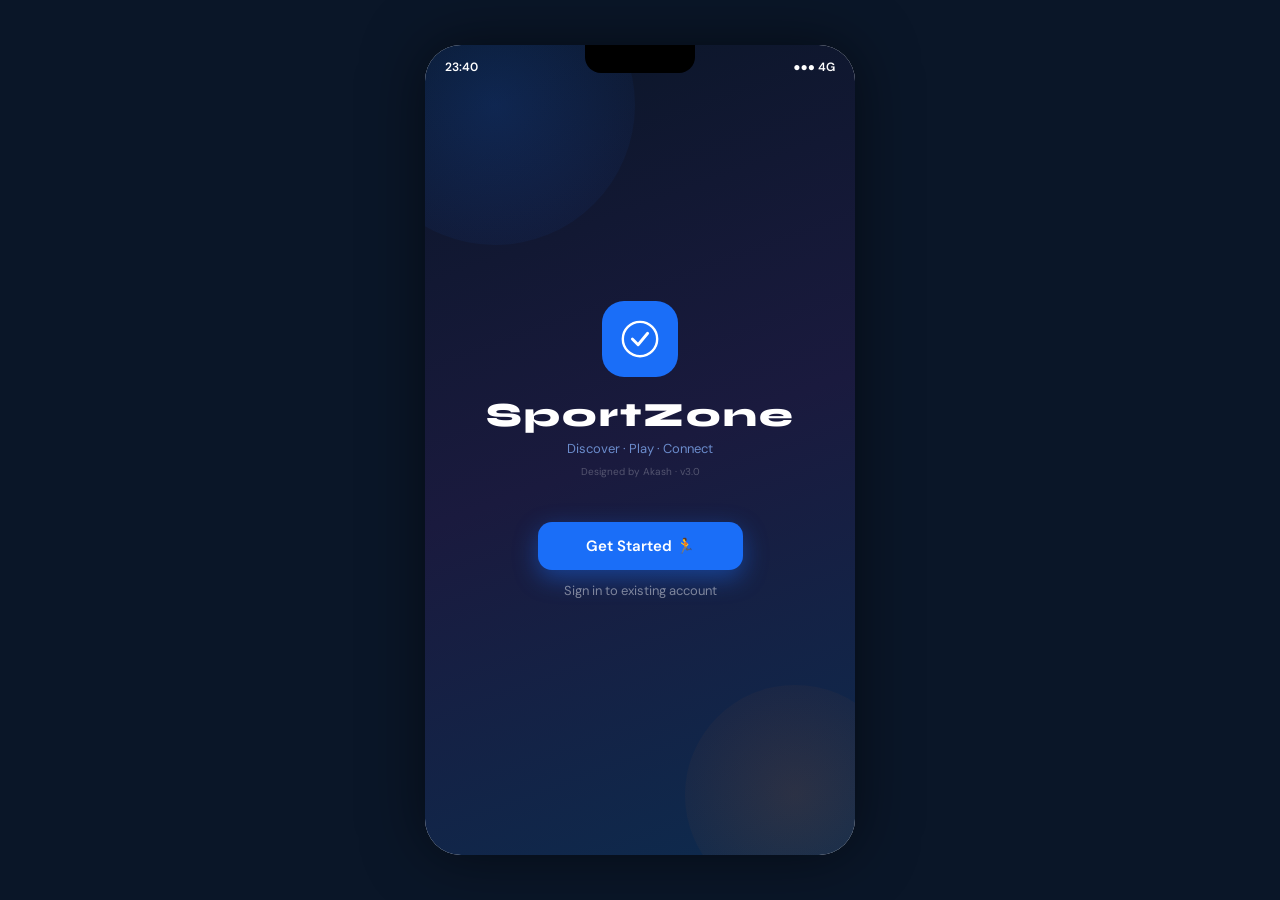
==== commit 5cfb675b: "Sportzone-Fitness-Platform" ====
--- a/index.html
+++ b/index.html
@@ -1,962 +1,1625 @@
 <!DOCTYPE html>
 <html lang="en">
 <head>
-  <meta charset="UTF-8">
-  <meta name="viewport" content="width=device-width, initial-scale=1.0">
-  <title>SportZone — Prototype</title>
-  <link rel="stylesheet" href="css/style.css">
+<meta charset="UTF-8">
+<meta name="viewport" content="width=device-width,initial-scale=1,maximum-scale=1,user-scalable=no">
+<title>SportZone</title>
+<link href="https://fonts.googleapis.com/css2?family=Syne:wght@700;800&family=DM+Sans:wght@400;500;600;700&display=swap" rel="stylesheet">
+<style>
+*,*::before,*::after{box-sizing:border-box;margin:0;padding:0;-webkit-tap-highlight-color:transparent}
+:root{
+  --p:#1a6ef8;--pd:#1255c5;--pl:#e8f0fe;
+  --g:#16a34a;--gl:#dcfce7;
+  --a:#d97706;--al:#fef3c7;
+  --r:#dc2626;--rl:#fee2e2;
+  --bg:#f1f5fb;--card:#fff;--border:#e2e8f0;
+  --t:#0f172a;--tm:#64748b;--tl:#94a3b8;
+  --sh:0 2px 12px rgba(0,0,0,.08);
+  --rad:14px;
+}
+html,body{height:100%;background:#0a1628;font-family:'DM Sans',sans-serif;overflow:hidden}
+
+/* ── WRAPPER ── */
+.app{
+  width:100%;max-width:430px;height:100%;height:100dvh;
+  margin:0 auto;background:var(--bg);
+  position:relative;overflow:hidden;
+  box-shadow:0 0 60px rgba(0,0,0,.5);
+}
+@media(min-width:500px){
+  body{display:flex;align-items:center;justify-content:center;min-height:100vh}
+  .app{height:90vh;max-height:900px;border-radius:36px}
+}
+
+/* ── SCREENS ── */
+.screen{position:absolute;inset:0;display:none;flex-direction:column;background:var(--bg);overflow:hidden}
+.screen.active{display:flex;animation:fadeUp .2s ease}
+@keyframes fadeUp{from{opacity:0;transform:translateY(6px)}to{opacity:1;transform:translateY(0)}}
+
+/* scrollable body area */
+.body{flex:1;overflow-y:auto;overflow-x:hidden;-webkit-overflow-scrolling:touch;padding-bottom:4px}
+.body::-webkit-scrollbar{display:none}
+
+/* ── STATUS BAR ── */
+.sbar{
+  height:44px;background:transparent;display:flex;align-items:center;
+  justify-content:space-between;padding:0 20px;flex-shrink:0;z-index:10;
+  font-size:12px;font-weight:600;color:var(--t);position:relative;
+}
+.sbar.dark{color:#fff}
+.notch{position:absolute;top:0;left:50%;transform:translateX(-50%);
+  width:110px;height:28px;background:#000;border-radius:0 0 16px 16px}
+
+/* ── TOP BAR ── */
+.topbar{background:var(--card);padding:12px 16px;border-bottom:1px solid var(--border);flex-shrink:0}
+.topbar h1{font-family:'Syne',sans-serif;font-size:20px;font-weight:800;color:var(--t)}
+.topbar p{font-size:12px;color:var(--tm);margin-top:1px}
+
+/* ── BACK BTN ── */
+.back{width:34px;height:34px;border-radius:10px;background:var(--bg);
+  border:1.5px solid var(--border);display:flex;align-items:center;
+  justify-content:center;cursor:pointer;flex-shrink:0}
+.back svg{width:17px;height:17px;fill:none;stroke:var(--t);stroke-width:2.2;stroke-linecap:round}
+
+/* ── AVATAR ── */
+.av{width:36px;height:36px;border-radius:50%;background:var(--p);color:#fff;
+  display:flex;align-items:center;justify-content:center;font-size:11px;font-weight:700;flex-shrink:0}
+
+/* ── SEARCH BAR ── */
+.search{background:var(--bg);border:1.5px solid var(--border);border-radius:12px;
+  padding:10px 14px;display:flex;align-items:center;gap:8px;cursor:pointer;transition:.15s}
+.search:hover{border-color:var(--p)}
+.search svg{width:15px;height:15px;fill:none;stroke:var(--tm);stroke-width:2;flex-shrink:0}
+.search span{font-size:13px;color:var(--tm)}
+
+/* ── CHIPS / FILTERS ── */
+.chips{display:flex;gap:7px;overflow-x:auto;padding-bottom:2px}
+.chips::-webkit-scrollbar{display:none}
+.chip{padding:7px 14px;border-radius:20px;white-space:nowrap;font-size:12px;font-weight:600;
+  cursor:pointer;background:var(--card);border:1.5px solid var(--border);color:var(--tm);
+  transition:.15s;flex-shrink:0}
+.chip.on,.chip:active{background:var(--p);border-color:var(--p);color:#fff}
+
+/* ── SPORT CHIPS (filter content) ── */
+.sport-chip{padding:8px 14px;border-radius:20px;font-size:13px;font-weight:500;
+  cursor:pointer;border:1.5px solid var(--border);background:var(--bg);color:var(--tm);
+  transition:.15s;display:inline-block;margin:4px}
+.sport-chip.sel{background:var(--pl);border-color:var(--p);color:var(--p)}
+
+/* ── BADGES ── */
+.b{padding:3px 9px;border-radius:16px;font-size:11px;font-weight:600;flex-shrink:0}
+.bg{background:var(--gl);color:var(--g)}
+.ba{background:var(--al);color:var(--a)}
+.bb{background:var(--pl);color:var(--p)}
+.br{background:var(--rl);color:var(--r)}
+
+/* ── SECTION LABEL ── */
+.slabel{font-size:10px;font-weight:700;color:var(--tm);text-transform:uppercase;
+  letter-spacing:1px;padding:14px 16px 6px}
+
+/* ── BUTTONS ── */
+.btn{width:100%;padding:14px;border-radius:14px;background:var(--p);color:#fff;
+  border:none;font-size:15px;font-weight:600;cursor:pointer;
+  font-family:'DM Sans',sans-serif;transition:.15s;
+  box-shadow:0 4px 14px rgba(26,110,248,.3)}
+.btn:active{transform:scale(.98);box-shadow:none}
+.btn-ghost{background:transparent;color:var(--p);border:1.5px solid var(--p);box-shadow:none}
+.btn-ghost:active{background:var(--pl)}
+.btn-red{background:var(--r);box-shadow:0 4px 14px rgba(220,38,38,.25)}
+.btn-out{background:transparent;color:var(--tm);border:1.5px solid var(--border);box-shadow:none}
+
+/* ── BOTTOM NAV ── */
+.bnav{position:absolute;bottom:0;left:0;right:0;height:62px;
+  background:var(--card);border-top:1px solid var(--border);
+  display:flex;align-items:center;z-index:50;padding:0 4px 4px}
+.nb{flex:1;display:flex;flex-direction:column;align-items:center;justify-content:center;
+  gap:3px;padding:6px 4px;border:none;background:transparent;cursor:pointer;
+  color:var(--tm);transition:.15s;border-radius:10px;font-family:'DM Sans',sans-serif}
+.nb:hover,.nb.on{color:var(--p);background:var(--pl)}
+.nb svg{width:20px;height:20px;fill:none;stroke:currentColor;stroke-width:1.8;stroke-linecap:round}
+.nb span{font-size:10px;font-weight:600}
+
+/* ── HERO BANNER ── */
+.hero{margin:10px 12px;background:linear-gradient(135deg,#1a6ef8,#0a3888);
+  border-radius:18px;padding:18px;position:relative;overflow:hidden;cursor:pointer}
+.hero::before{content:'🏏';position:absolute;right:10px;top:50%;
+  transform:translateY(-50%);font-size:60px;opacity:.12}
+.hero h3{font-family:'Syne',sans-serif;font-size:17px;font-weight:800;color:#fff;margin-bottom:3px}
+.hero p{font-size:12px;color:rgba(255,255,255,.7);margin-bottom:12px}
+.hero-btn{background:rgba(255,255,255,.2);backdrop-filter:blur(4px);
+  border:1px solid rgba(255,255,255,.3);color:#fff;padding:7px 16px;border-radius:10px;
+  font-size:13px;font-weight:600;cursor:pointer;font-family:'DM Sans',sans-serif;transition:.15s}
+.hero-btn:active{background:rgba(255,255,255,.35)}
+
+/* ── VENUE ROW ── */
+.vrow{display:flex;align-items:center;gap:11px;background:var(--card);
+  padding:13px 15px;border-bottom:1px solid var(--border);cursor:pointer;transition:.12s}
+.vrow:active{background:#f8fafc}
+.vicon{width:42px;height:42px;border-radius:12px;background:#e0e7ff;
+  display:flex;align-items:center;justify-content:center;font-size:20px;flex-shrink:0}
+.vname{font-size:14px;font-weight:600;color:var(--t);margin-bottom:2px}
+.vmeta{font-size:12px;color:var(--tm)}
+
+/* ── TRAINER CARD ── */
+.tcards{display:flex;gap:9px;padding:0 12px 14px;overflow-x:auto}
+.tcards::-webkit-scrollbar{display:none}
+.tcard{background:var(--card);border-radius:14px;padding:12px;min-width:110px;flex-shrink:0;
+  border:1px solid var(--border);text-align:center;cursor:pointer;transition:.15s}
+.tcard:active{transform:translateY(-1px);box-shadow:var(--sh)}
+
+/* ── EVENT CARD ── */
+.ecard{background:var(--card);border-radius:14px;padding:14px;margin:0 12px 10px;
+  border:1px solid var(--border);cursor:pointer;transition:.15s;box-shadow:0 1px 4px rgba(0,0,0,.05)}
+.ecard:active{transform:translateY(-1px);box-shadow:var(--sh)}
+.pbar{height:4px;background:var(--bg);border-radius:2px;margin-top:8px;overflow:hidden}
+.pfill{height:100%;background:var(--p);border-radius:2px}
+
+/* ── PAYMENT METHOD ── */
+.pmethod{display:flex;align-items:center;gap:11px;background:var(--card);
+  padding:13px 14px;border-radius:13px;margin-bottom:9px;border:2px solid var(--border);cursor:pointer;transition:.15s}
+.pmethod.on{border-color:var(--p);background:#f0f6ff}
+.radio{width:17px;height:17px;border-radius:50%;border:2px solid var(--border);flex-shrink:0;transition:.15s}
+.radio.on{border-color:var(--p);background:radial-gradient(circle at center,var(--p) 40%,transparent 40%)}
+
+/* ── SLOT CHIP ── */
+.sc{padding:8px 13px;border-radius:10px;background:var(--bg);border:1.5px solid var(--border);
+  font-size:13px;color:var(--tm);cursor:pointer;transition:.15s;font-family:'DM Sans',sans-serif}
+.sc:hover:not(.taken){border-color:var(--p);color:var(--p)}
+.sc.sel{background:var(--pl);border-color:var(--p);color:var(--p);font-weight:600}
+.sc.taken{color:var(--tl);text-decoration:line-through;cursor:not-allowed;background:#f8fafc}
+
+/* ── DATE PILL ── */
+.dpill{display:flex;flex-direction:column;align-items:center;padding:10px 12px;
+  border-radius:13px;min-width:50px;background:var(--card);border:1.5px solid var(--border);
+  cursor:pointer;transition:.15s;flex-shrink:0}
+.dpill.on{background:var(--p);border-color:var(--p)}
+.dpill .dd{font-size:10px;font-weight:600;color:var(--tm)}
+.dpill.on .dd{color:rgba(255,255,255,.7)}
+.dpill .dn{font-size:17px;font-weight:700;color:var(--t);margin-top:2px}
+.dpill.on .dn{color:#fff}
+
+/* ── TOGGLE ── */
+.tog{width:48px;height:26px;border-radius:13px;background:var(--border);
+  position:relative;cursor:pointer;transition:.25s;flex-shrink:0}
+.tog.on{background:var(--p)}
+.tog .th{position:absolute;top:3px;left:3px;width:20px;height:20px;border-radius:50%;
+  background:#fff;transition:.25s;box-shadow:0 1px 3px rgba(0,0,0,.2)}
+.tog.on .th{transform:translateX(22px)}
+
+/* ── CHAT BUBBLES ── */
+.bin,.bout{display:flex;align-items:flex-end;gap:6px;animation:fadeUp .2s}
+.bout{flex-direction:row-reverse}
+.btext{padding:9px 13px;border-radius:14px;font-size:13px;line-height:1.45;max-width:230px}
+.bin .btext{background:var(--card);border:1px solid var(--border);color:var(--t);border-bottom-left-radius:3px}
+.bout .btext{background:var(--p);color:#fff;border-bottom-right-radius:3px}
+.btime{font-size:10px;color:var(--tl);margin-top:2px;padding:0 3px}
+.bout .btime{text-align:right}
+.bbody{display:flex;flex-direction:column}
+.qr{padding:6px 12px;border-radius:14px;background:var(--pl);border:1.5px solid #93c5fd;
+  color:var(--p);font-size:12px;font-weight:500;cursor:pointer;
+  font-family:'DM Sans',sans-serif;transition:.15s}
+.qr:active{background:var(--p);color:#fff}
+
+/* ── VENUE HEADER ── */
+.vhdr{height:180px;background:linear-gradient(135deg,#e0e7ff,#dbeafe);
+  display:flex;align-items:center;justify-content:center;font-size:70px;
+  position:relative;flex-shrink:0}
+.backover{position:absolute;top:50px;left:14px;width:34px;height:34px;border-radius:10px;
+  background:rgba(0,0,0,.3);display:flex;align-items:center;justify-content:center;cursor:pointer}
+.backover svg{width:17px;height:17px;fill:none;stroke:#fff;stroke-width:2.2;stroke-linecap:round}
+.heart-btn{position:absolute;top:50px;right:14px;width:34px;height:34px;border-radius:10px;
+  background:rgba(0,0,0,.3);border:none;font-size:16px;cursor:pointer;
+  display:flex;align-items:center;justify-content:center}
+
+/* ── DASH HEADER ── */
+.dhdr{padding:50px 16px 18px;flex-shrink:0}
+.dstats{display:flex;gap:8px;margin-top:14px}
+.dstat{flex:1;background:rgba(255,255,255,.1);border-radius:12px;padding:11px;text-align:center;border:1px solid rgba(255,255,255,.15);cursor:pointer}
+.dnum{font-family:'Syne',sans-serif;font-size:19px;font-weight:800;color:#fff}
+.dlabel{font-size:10px;color:rgba(255,255,255,.55);margin-top:2px}
+
+/* ── TIMELINE ── */
+.trow{display:flex;align-items:center;gap:9px;margin-bottom:7px}
+.ttime{font-size:10px;color:var(--tm);width:46px;text-align:right;flex-shrink:0}
+.tblock{flex:1;padding:9px 12px;border-radius:10px;border:1.5px solid transparent}
+.tblock.cf{background:var(--gl);border-color:#bbf7d0}
+.tblock.pe{background:var(--al);border-color:#fde68a}
+.tblock.av{background:var(--bg);border-color:var(--border)}
+.tname{font-size:12px;font-weight:600;color:var(--t)}
+.tmeta{font-size:11px;color:var(--tm);margin-top:1px}
+
+/* ── SETTINGS ROW ── */
+.srow{display:flex;align-items:center;justify-content:space-between;
+  padding:13px 15px;cursor:pointer;transition:.12s;border-bottom:1px solid var(--border)}
+.srow:last-child{border-bottom:none}
+.srow:active{background:var(--bg)}
+.srl{display:flex;align-items:center;gap:9px;font-size:14px;color:var(--t)}
+
+/* ── NOTIF ITEM ── */
+.ni{display:flex;align-items:flex-start;gap:10px;padding:11px 14px;border-bottom:1px solid var(--border);cursor:pointer}
+.ni:last-child{border-bottom:none}
+.ni:active{background:var(--bg)}
+.nicon{width:38px;height:38px;border-radius:11px;display:flex;align-items:center;
+  justify-content:center;font-size:17px;flex-shrink:0}
+
+/* ── SUCCESS ICON ── */
+.sicon{width:82px;height:82px;border-radius:50%;display:flex;align-items:center;
+  justify-content:center;margin-bottom:20px;animation:pop .4s cubic-bezier(.17,.67,.3,1.3)}
+@keyframes pop{from{transform:scale(0);opacity:0}to{transform:scale(1);opacity:1}}
+
+/* ── FILTER SHEET ── */
+.foverlay{position:absolute;inset:0;background:rgba(0,0,0,.45);z-index:200;
+  display:none;align-items:flex-end}
+.foverlay.open{display:flex;animation:fadeUp .2s}
+.fsheet{width:100%;background:var(--card);border-radius:22px 22px 0 0;
+  max-height:88%;overflow-y:auto;padding-bottom:20px}
+.fsheet::-webkit-scrollbar{display:none}
+.shandle{display:flex;justify-content:center;padding:10px 0 4px}
+.shandle div{width:34px;height:4px;border-radius:2px;background:var(--border)}
+
+/* ── WALLET ── */
+.wbal{background:linear-gradient(135deg,#1a6ef8,#0a3888);border-radius:18px;
+  padding:22px;margin:14px 12px;text-align:center;position:relative;overflow:hidden}
+.wbal::before{content:'';position:absolute;width:180px;height:180px;border-radius:50%;
+  background:rgba(255,255,255,.06);top:-60px;right:-50px}
+
+/* ── CLIENT ROW ── */
+.crow{display:flex;align-items:center;gap:10px;margin-bottom:9px}
+.cprog{height:3px;background:var(--bg);border-radius:2px;margin-top:4px;overflow:hidden}
+.cpfill{height:100%;background:var(--p);border-radius:2px}
+
+/* ── PULSE ANIM ── */
+@keyframes pulse{0%,100%{box-shadow:0 0 0 0 rgba(26,110,248,.45)}50%{box-shadow:0 0 0 14px rgba(26,110,248,0)}}
+.pulse{animation:pulse 2.5s infinite}
+
+/* ── TOAST ── */
+.toast{position:absolute;bottom:78px;left:50%;transform:translateX(-50%);
+  background:#0f172a;color:#fff;padding:9px 16px;border-radius:10px;
+  font-size:13px;font-weight:500;z-index:999;white-space:nowrap;
+  box-shadow:0 4px 14px rgba(0,0,0,.25);animation:fadeUp .2s ease;pointer-events:none}
+
+/* ── REVIEW STARS ── */
+.star{font-size:36px;cursor:pointer;color:var(--a);transition:.1s}
+.star:active{transform:scale(1.2)}
+
+/* ── ROLE BANNER ── */
+.rbanner{display:flex;align-items:center;gap:11px;padding:13px;border-radius:14px;
+  cursor:pointer;transition:.15s;margin:6px 12px 0}
+.rbanner:active{opacity:.85}
+.ricon{width:38px;height:38px;border-radius:11px;display:flex;align-items:center;justify-content:center;font-size:18px;flex-shrink:0}
+
+/* ── PROGRESS BAR ── */
+.progress-bar{height:4px;background:var(--bg);border-radius:2px;overflow:hidden;margin-top:8px}
+.progress-fill{height:100%;border-radius:2px;background:var(--p);transition:width .4s}
+
+/* ── INLINE CONTENT ── */
+.card-box{background:var(--card);border-radius:14px;border:1px solid var(--border);overflow:hidden;margin:0 12px}
+.price-box{flex:1;background:var(--bg);border-radius:11px;padding:11px;border:1px solid var(--border)}
+.stat-box{flex:1;background:rgba(255,255,255,.1);border-radius:12px;padding:11px;text-align:center;border:1px solid rgba(255,255,255,.15)}
+
+/* Filtered content blocks */
+.sport-content{display:none}
+.sport-content.visible{display:block}
+</style>
 </head>
 <body>
-<div class="phone-frame">
-
-  <!-- STATUS BAR -->
-  <div class="status-bar" id="status-bar">
-    <div class="notch"></div>
-    <span style="z-index:1">9:41</span>
-    <span style="z-index:1">●●● 4G</span>
-  </div>
-
-  <!-- ═══════════════════════════ S1 · SPLASH ═══════════════════════════ -->
-  <div class="screen active" id="s1"
-       style="background:linear-gradient(160deg,#0a1628,#1a1a3e,#0d2b4e);
-              align-items:center;justify-content:center;padding-top:44px;">
-    <div style="width:80px;height:80px;background:var(--primary);border-radius:24px;
-                display:flex;align-items:center;justify-content:center;
-                margin-bottom:20px;" class="pulse">
-      <svg width="44" height="44" viewBox="0 0 44 44" fill="none">
-        <circle cx="22" cy="22" r="18" stroke="white" stroke-width="2.5"/>
-        <path d="M14 22l6 6 10-12" stroke="white" stroke-width="3"
-              stroke-linecap="round" stroke-linejoin="round"/>
-      </svg>
-    </div>
-    <div style="font-family:'Syne',sans-serif;font-size:36px;font-weight:800;
-                color:#fff;letter-spacing:2px;">SportZone</div>
-    <div style="font-size:14px;color:#6b8ccc;margin-top:6px;margin-bottom:60px;">
-      Discover · Play · Connect
-    </div>
-    <button onclick="go('s2')"
-            style="background:var(--primary);color:#fff;border:none;border-radius:16px;
-                   padding:16px 48px;font-size:16px;font-weight:600;cursor:pointer;
-                   font-family:'DM Sans',sans-serif;">
-      Get Started
+<div class="app" id="app">
+
+<!-- ═══════════════ S1 · SPLASH ═══════════════ -->
+<div class="screen active" id="s1" style="background:linear-gradient(160deg,#0a1628,#1a1a3e,#0d2b4e);align-items:center;justify-content:center">
+  <div class="sbar dark" style="position:absolute;top:0;left:0;right:0"><div class="notch"></div><span id="clk" style="z-index:1">9:41</span><span style="z-index:1">●●● 4G</span></div>
+  <div style="position:absolute;inset:0;pointer-events:none;overflow:hidden">
+    <div style="position:absolute;width:280px;height:280px;border-radius:50%;background:radial-gradient(circle,rgba(26,110,248,.18),transparent);top:-80px;left:-70px"></div>
+    <div style="position:absolute;width:220px;height:220px;border-radius:50%;background:radial-gradient(circle,rgba(249,115,22,.12),transparent);bottom:-50px;right:-50px"></div>
+  </div>
+  <div style="width:76px;height:76px;background:var(--p);border-radius:22px;display:flex;align-items:center;justify-content:center;margin-bottom:18px;z-index:1" class="pulse">
+    <svg width="42" height="42" viewBox="0 0 44 44" fill="none"><circle cx="22" cy="22" r="18" stroke="white" stroke-width="2.5"/><path d="M14 22l6 6 10-12" stroke="white" stroke-width="3" stroke-linecap="round" stroke-linejoin="round"/></svg>
+  </div>
+  <div style="font-family:'Syne',sans-serif;font-size:34px;font-weight:800;color:#fff;letter-spacing:2px;z-index:1">SportZone</div>
+  <div style="font-size:13px;color:#6b8ccc;margin-top:5px;margin-bottom:8px;z-index:1">Discover · Play · Connect</div>
+  <div style="font-size:10px;color:rgba(255,255,255,.25);margin-bottom:44px;z-index:1">Designed by Akash · v3.0</div>
+  <button onclick="go('s2')" style="background:var(--p);color:#fff;border:none;border-radius:14px;padding:14px 48px;font-size:15px;font-weight:600;cursor:pointer;font-family:'DM Sans',sans-serif;z-index:1;box-shadow:0 8px 24px rgba(26,110,248,.45)">Get Started 🏃</button>
+  <button onclick="go('s3')" style="background:transparent;color:rgba(255,255,255,.45);border:none;font-size:13px;cursor:pointer;margin-top:12px;z-index:1;font-family:'DM Sans',sans-serif">Sign in to existing account</button>
+</div>
+
+<!-- ═══════════════ S2 · ONBOARDING ═══════════════ -->
+<div class="screen" id="s2" style="padding-top:44px;background:var(--card)">
+  <div class="sbar" style="position:absolute;top:0"><div class="notch"></div><span id="clk2" style="z-index:1">9:41</span><span style="z-index:1">●●● 4G</span></div>
+  <div style="padding:20px 16px 10px">
+    <div style="font-size:10px;color:var(--p);font-weight:700;letter-spacing:1px;margin-bottom:5px">STEP 1 OF 2</div>
+    <div style="font-family:'Syne',sans-serif;font-size:21px;font-weight:800;color:var(--t)">Pick your sports</div>
+    <div style="font-size:13px;color:var(--tm);margin-top:2px">We'll personalise your feed</div>
+  </div>
+  <div class="body" style="padding:4px 8px">
+    <div style="display:flex;flex-wrap:wrap;padding:4px">
+      <span class="sport-chip sel" onclick="this.classList.toggle('sel')">🏸 Badminton</span>
+      <span class="sport-chip sel" onclick="this.classList.toggle('sel')">🏏 Cricket</span>
+      <span class="sport-chip"    onclick="this.classList.toggle('sel')">⚽ Football</span>
+      <span class="sport-chip sel" onclick="this.classList.toggle('sel')">🏊 Swimming</span>
+      <span class="sport-chip"    onclick="this.classList.toggle('sel')">🏑 Hockey</span>
+      <span class="sport-chip"    onclick="this.classList.toggle('sel')">🎾 Tennis</span>
+      <span class="sport-chip sel" onclick="this.classList.toggle('sel')">🏀 Basketball</span>
+      <span class="sport-chip"    onclick="this.classList.toggle('sel')">🧘 Yoga</span>
+      <span class="sport-chip"    onclick="this.classList.toggle('sel')">💪 Gym</span>
+      <span class="sport-chip"    onclick="this.classList.toggle('sel')">🚴 Cycling</span>
+      <span class="sport-chip"    onclick="this.classList.toggle('sel')">🏐 Volleyball</span>
+      <span class="sport-chip"    onclick="this.classList.toggle('sel')">🏓 Table Tennis</span>
+      <span class="sport-chip"    onclick="this.classList.toggle('sel')">🥊 Boxing</span>
+      <span class="sport-chip"    onclick="this.classList.toggle('sel')">🤸 Gymnastics</span>
+    </div>
+    <div style="padding:10px 8px 4px">
+      <div style="font-size:13px;font-weight:600;color:var(--t);margin-bottom:7px">Your city</div>
+      <div style="background:var(--bg);border:1.5px solid var(--border);border-radius:12px;padding:11px 13px;font-size:14px;color:var(--t);display:flex;align-items:center;justify-content:space-between">
+        <span>📍 Bangalore</span>
+        <span style="font-size:12px;color:var(--p);font-weight:600;cursor:pointer" onclick="toast('City selection coming soon')">Change</span>
+      </div>
+    </div>
+  </div>
+  <div style="padding:10px 14px 20px;background:var(--card);border-top:1px solid var(--border)">
+    <button class="btn" onclick="go('s3')">Continue →</button>
+  </div>
+</div>
+
+<!-- ═══════════════ S3 · HOME FEED ═══════════════ -->
+<div class="screen" id="s3" style="padding-top:44px">
+  <div class="sbar" style="position:absolute;top:0"><div class="notch"></div><span id="clk3" style="z-index:1">9:41</span><span style="z-index:1">●●● 4G</span></div>
+  <!-- Header -->
+  <div style="background:var(--card);padding:12px 15px 10px;border-bottom:1px solid var(--border);flex-shrink:0">
+    <div style="display:flex;justify-content:space-between;align-items:center;margin-bottom:9px">
+      <div>
+        <div style="font-size:11px;color:var(--tm)">Good morning,</div>
+        <div style="font-family:'Syne',sans-serif;font-size:19px;font-weight:800;color:var(--t)">Akash 👋</div>
+      </div>
+      <div style="display:flex;align-items:center;gap:8px">
+        <button onclick="go('s19')" style="width:36px;height:36px;border-radius:11px;background:var(--bg);border:1.5px solid var(--border);display:flex;align-items:center;justify-content:center;cursor:pointer;position:relative">
+          <svg width="17" height="17" viewBox="0 0 24 24" fill="none" stroke="var(--tm)" stroke-width="2"><path d="M18 8A6 6 0 006 8c0 7-3 9-3 9h18s-3-2-3-9M13.73 21a2 2 0 01-3.46 0"/></svg>
+          <div style="position:absolute;top:-2px;right:-2px;width:8px;height:8px;background:var(--r);border-radius:50%;border:1.5px solid #fff"></div>
+        </button>
+        <div class="av" style="width:38px;height:38px;font-size:12px;cursor:pointer;background:linear-gradient(135deg,#1a6ef8,#7c3aed)" onclick="go('s12')">AK</div>
+      </div>
+    </div>
+    <div class="search" onclick="go('s4')">
+      <svg viewBox="0 0 24 24"><circle cx="11" cy="11" r="7"/><path d="M21 21l-4.35-4.35"/></svg>
+      <span>Search sports, venues, events...</span>
+    </div>
+  </div>
+
+  <!-- Sport Filter Chips — THESE NOW FILTER CONTENT -->
+  <div style="background:var(--card);padding:10px 12px 8px;border-bottom:1px solid var(--border);flex-shrink:0">
+    <div class="chips" id="homeChips">
+      <span class="chip on"  onclick="filterHome(this,'all')">All</span>
+      <span class="chip"     onclick="filterHome(this,'badminton')">🏸 Badminton</span>
+      <span class="chip"     onclick="filterHome(this,'cricket')">🏏 Cricket</span>
+      <span class="chip"     onclick="filterHome(this,'football')">⚽ Football</span>
+      <span class="chip"     onclick="filterHome(this,'swimming')">🏊 Swimming</span>
+      <span class="chip"     onclick="filterHome(this,'gym')">💪 Gym</span>
+      <span class="chip"     onclick="filterHome(this,'tennis')">🎾 Tennis</span>
+    </div>
+  </div>
+
+  <div class="body" id="homeBody">
+
+    <!-- HERO (shown for all / cricket) -->
+    <div class="sport-content visible" data-cat="all cricket">
+      <div class="hero" onclick="go('s10')">
+        <h3>Weekend Cricket Tournament</h3>
+        <p>Mar 23 · Chinnaswamy Ground · Free entry · 8 spots left</p>
+        <button class="hero-btn">Join Now →</button>
+      </div>
+    </div>
+
+    <!-- BADMINTON CONTENT -->
+    <div class="sport-content" data-cat="badminton">
+      <div style="margin:10px 12px;background:linear-gradient(135deg,#312e81,#1e1b4b);border-radius:18px;padding:18px;position:relative;overflow:hidden;cursor:pointer" onclick="go('s10')">
+        <div style="position:absolute;right:10px;top:50%;transform:translateY(-50%);font-size:60px;opacity:.12">🏸</div>
+        <h3 style="font-family:'Syne',sans-serif;font-size:17px;font-weight:800;color:#fff;margin-bottom:3px">Badminton Open League</h3>
+        <p style="font-size:12px;color:rgba(255,255,255,.7);margin-bottom:12px">Mar 25 · Koramangala Hub · ₹200 entry</p>
+        <button class="hero-btn">Register Now →</button>
+      </div>
+    </div>
+
+    <!-- FOOTBALL CONTENT -->
+    <div class="sport-content" data-cat="football">
+      <div style="margin:10px 12px;background:linear-gradient(135deg,#065f46,#064e3b);border-radius:18px;padding:18px;position:relative;overflow:hidden;cursor:pointer" onclick="go('s10')">
+        <div style="position:absolute;right:10px;top:50%;transform:translateY(-50%);font-size:60px;opacity:.12">⚽</div>
+        <h3 style="font-family:'Syne',sans-serif;font-size:17px;font-weight:800;color:#fff;margin-bottom:3px">5-a-side Football</h3>
+        <p style="font-size:12px;color:rgba(255,255,255,.7);margin-bottom:12px">Mar 25 · HSR Turf · 6 spots left · ₹100</p>
+        <button class="hero-btn">Join Match →</button>
+      </div>
+    </div>
+
+    <!-- SWIMMING CONTENT -->
+    <div class="sport-content" data-cat="swimming">
+      <div style="margin:10px 12px;background:linear-gradient(135deg,#0369a1,#0c4a6e);border-radius:18px;padding:18px;position:relative;overflow:hidden;cursor:pointer" onclick="go('s5')">
+        <div style="position:absolute;right:10px;top:50%;transform:translateY(-50%);font-size:60px;opacity:.12">🏊</div>
+        <h3 style="font-family:'Syne',sans-serif;font-size:17px;font-weight:800;color:#fff;margin-bottom:3px">Swimming Relay Race</h3>
+        <p style="font-size:12px;color:rgba(255,255,255,.7);margin-bottom:12px">Mar 28 · Indiranagar Pool · ₹200 entry</p>
+        <button class="hero-btn">Book Now →</button>
+      </div>
+    </div>
+
+    <!-- GYM CONTENT -->
+    <div class="sport-content" data-cat="gym">
+      <div style="margin:10px 12px;background:linear-gradient(135deg,#7c2d12,#431407);border-radius:18px;padding:18px;position:relative;overflow:hidden;cursor:pointer" onclick="go('s5')">
+        <div style="position:absolute;right:10px;top:50%;transform:translateY(-50%);font-size:60px;opacity:.12">💪</div>
+        <h3 style="font-family:'Syne',sans-serif;font-size:17px;font-weight:800;color:#fff;margin-bottom:3px">Iron Fit Gym · Day Pass</h3>
+        <p style="font-size:12px;color:rgba(255,255,255,.7);margin-bottom:12px">0.5 km away · ₹250/day · AC facility</p>
+        <button class="hero-btn">Book Pass →</button>
+      </div>
+    </div>
+
+    <!-- TENNIS CONTENT -->
+    <div class="sport-content" data-cat="tennis">
+      <div style="margin:10px 12px;background:linear-gradient(135deg,#713f12,#451a03);border-radius:18px;padding:18px;position:relative;overflow:hidden;cursor:pointer" onclick="go('s5')">
+        <div style="position:absolute;right:10px;top:50%;transform:translateY(-50%);font-size:60px;opacity:.12">🎾</div>
+        <h3 style="font-family:'Syne',sans-serif;font-size:17px;font-weight:800;color:#fff;margin-bottom:3px">Mixed Doubles Tennis</h3>
+        <p style="font-size:12px;color:rgba(255,255,255,.7);margin-bottom:12px">Mar 30 · Whitefield Academy · ₹250</p>
+        <button class="hero-btn">Join Now →</button>
+      </div>
+    </div>
+
+    <!-- Quick stats -->
+    <div style="display:flex;gap:8px;padding:10px 12px 4px">
+      <div onclick="go('s6')" style="flex:1;background:var(--card);border-radius:13px;padding:11px;border:1px solid var(--border);text-align:center;cursor:pointer">
+        <div style="font-size:20px;font-weight:800;color:var(--p);font-family:'Syne',sans-serif">3</div>
+        <div style="font-size:10px;color:var(--tm);margin-top:1px">Upcoming</div>
+      </div>
+      <div onclick="go('s20')" style="flex:1;background:var(--card);border-radius:13px;padding:11px;border:1px solid var(--border);text-align:center;cursor:pointer">
+        <div style="font-size:20px;font-weight:800;color:var(--g);font-family:'Syne',sans-serif">₹600</div>
+        <div style="font-size:10px;color:var(--tm);margin-top:1px">Wallet</div>
+      </div>
+      <div onclick="go('s8')" style="flex:1;background:var(--card);border-radius:13px;padding:11px;border:1px solid var(--border);text-align:center;cursor:pointer">
+        <div style="font-size:20px;font-weight:800;color:var(--a);font-family:'Syne',sans-serif">5</div>
+        <div style="font-size:10px;color:var(--tm);margin-top:1px">Events</div>
+      </div>
+    </div>
+
+    <!-- Nearby Venues - show relevant ones per sport -->
+    <div class="slabel">Nearby Venues</div>
+
+    <!-- ALL venues -->
+    <div class="sport-content visible" data-cat="all">
+      <div class="vrow" onclick="go('s5')"><div class="vicon">🏸</div><div style="flex:1"><div class="vname">Koramangala Badminton Hub</div><div class="vmeta">1.2 km · ⭐ 4.8 · ₹300/hr</div></div><span class="b bg">Open</span></div>
+      <div class="vrow" onclick="go('s5')"><div class="vicon" style="background:#fef3c7">⚽</div><div style="flex:1"><div class="vname">HSR Football Turf</div><div class="vmeta">2.5 km · ⭐ 4.5 · ₹800/hr</div></div><span class="b bg">Open</span></div>
+      <div class="vrow" onclick="go('s5')"><div class="vicon" style="background:#dcfce7">🏊</div><div style="flex:1"><div class="vname">Indiranagar Swim Club</div><div class="vmeta">3.1 km · ⭐ 4.6 · ₹400/hr</div></div><span class="b ba">Filling</span></div>
+      <div class="vrow" onclick="go('s5')"><div class="vicon" style="background:#fce7f3">🎾</div><div style="flex:1"><div class="vname">Whitefield Tennis Academy</div><div class="vmeta">4.0 km · ⭐ 4.7 · ₹500/hr</div></div><span class="b bg">Open</span></div>
+    </div>
+
+    <!-- BADMINTON venues -->
+    <div class="sport-content" data-cat="badminton">
+      <div class="vrow" onclick="go('s5')"><div class="vicon">🏸</div><div style="flex:1"><div class="vname">Koramangala Badminton Hub</div><div class="vmeta">1.2 km · ⭐ 4.8 · ₹300/hr · 4 courts</div></div><span class="b bg">Open</span></div>
+      <div class="vrow" onclick="go('s5')"><div class="vicon">🏸</div><div style="flex:1"><div class="vname">Indiranagar Sports Hub</div><div class="vmeta">0.8 km · ⭐ 4.9 · ₹250/hr · Indoor</div></div><span class="b bg">Open</span></div>
+      <div class="vrow" onclick="go('s5')"><div class="vicon">🏸</div><div style="flex:1"><div class="vname">Whitefield Badminton Club</div><div class="vmeta">3.1 km · ⭐ 4.6 · ₹350/hr</div></div><span class="b bg">Open</span></div>
+    </div>
+
+    <!-- CRICKET venues -->
+    <div class="sport-content" data-cat="cricket">
+      <div class="vrow" onclick="go('s5')"><div class="vicon" style="background:#dcfce7">🏏</div><div style="flex:1"><div class="vname">Chinnaswamy Ground</div><div class="vmeta">2.0 km · ⭐ 4.9 · ₹500/hr · Full pitch</div></div><span class="b bg">Open</span></div>
+      <div class="vrow" onclick="go('s5')"><div class="vicon" style="background:#fef3c7">🏏</div><div style="flex:1"><div class="vname">HSR Cricket Academy</div><div class="vmeta">3.5 km · ⭐ 4.7 · ₹400/hr · Nets</div></div><span class="b bg">Open</span></div>
+    </div>
+
+    <!-- FOOTBALL venues -->
+    <div class="sport-content" data-cat="football">
+      <div class="vrow" onclick="go('s5')"><div class="vicon" style="background:#fef3c7">⚽</div><div style="flex:1"><div class="vname">HSR Football Turf</div><div class="vmeta">2.5 km · ⭐ 4.5 · ₹800/hr · Astroturf</div></div><span class="b bg">Open</span></div>
+      <div class="vrow" onclick="go('s5')"><div class="vicon" style="background:#dcfce7">⚽</div><div style="flex:1"><div class="vname">Koramangala 5-a-side</div><div class="vmeta">1.8 km · ⭐ 4.4 · ₹600/hr · Floodlit</div></div><span class="b ba">Filling</span></div>
+    </div>
+
+    <!-- SWIMMING venues -->
+    <div class="sport-content" data-cat="swimming">
+      <div class="vrow" onclick="go('s5')"><div class="vicon" style="background:#dbeafe">🏊</div><div style="flex:1"><div class="vname">Indiranagar Swim Club</div><div class="vmeta">3.1 km · ⭐ 4.6 · ₹400/hr · Olympic pool</div></div><span class="b ba">Filling</span></div>
+      <div class="vrow" onclick="go('s5')"><div class="vicon" style="background:#e0f2fe">🏊</div><div style="flex:1"><div class="vname">Koramangala Aquatic Centre</div><div class="vmeta">1.4 km · ⭐ 4.8 · ₹350/hr</div></div><span class="b bg">Open</span></div>
+    </div>
+
+    <!-- GYM venues -->
+    <div class="sport-content" data-cat="gym">
+      <div class="vrow" onclick="go('s5')"><div class="vicon" style="background:#fee2e2">💪</div><div style="flex:1"><div class="vname">Iron Fit Gym</div><div class="vmeta">0.5 km · ⭐ 4.7 · ₹250/day · AC</div></div><span class="b bg">Open</span></div>
+      <div class="vrow" onclick="go('s5')"><div class="vicon" style="background:#fef3c7">💪</div><div style="flex:1"><div class="vname">Cult.fit Koramangala</div><div class="vmeta">1.1 km · ⭐ 4.9 · ₹500/day · Classes</div></div><span class="b bg">Open</span></div>
+    </div>
+
+    <!-- TENNIS venues -->
+    <div class="sport-content" data-cat="tennis">
+      <div class="vrow" onclick="go('s5')"><div class="vicon" style="background:#fce7f3">🎾</div><div style="flex:1"><div class="vname">Whitefield Tennis Academy</div><div class="vmeta">4.0 km · ⭐ 4.7 · ₹500/hr · 3 courts</div></div><span class="b bg">Open</span></div>
+      <div class="vrow" onclick="go('s5')"><div class="vicon" style="background:#f3e8ff">🎾</div><div style="flex:1"><div class="vname">Koramangala Tennis Club</div><div class="vmeta">2.2 km · ⭐ 4.5 · ₹450/hr</div></div><span class="b bg">Open</span></div>
+    </div>
+
+    <!-- Top Trainers -->
+    <div class="slabel">Top Trainers</div>
+    <div class="tcards">
+      <div class="tcard" onclick="go('s18')">
+        <div class="av" style="margin:0 auto 7px;background:#7c3aed;width:42px;height:42px">RV</div>
+        <div style="font-size:13px;font-weight:600">Ravi V</div>
+        <div style="font-size:11px;color:var(--tm)">Badminton</div>
+        <div style="font-size:11px;color:var(--a)">⭐ 4.9</div>
+        <div style="font-size:11px;color:var(--p);margin-top:3px">₹600/hr</div>
+      </div>
+      <div class="tcard" onclick="go('s18')">
+        <div class="av" style="margin:0 auto 7px;background:#059669;width:42px;height:42px">SK</div>
+        <div style="font-size:13px;font-weight:600">Suresh K</div>
+        <div style="font-size:11px;color:var(--tm)">Cricket</div>
+        <div style="font-size:11px;color:var(--a)">⭐ 4.7</div>
+        <div style="font-size:11px;color:var(--p);margin-top:3px">₹500/hr</div>
+      </div>
+      <div class="tcard" onclick="go('s18')">
+        <div class="av" style="margin:0 auto 7px;background:#dc2626;width:42px;height:42px">PM</div>
+        <div style="font-size:13px;font-weight:600">Priya M</div>
+        <div style="font-size:11px;color:var(--tm)">Yoga</div>
+        <div style="font-size:11px;color:var(--a)">⭐ 5.0</div>
+        <div style="font-size:11px;color:var(--p);margin-top:3px">₹400/hr</div>
+      </div>
+      <div class="tcard" onclick="go('s18')">
+        <div class="av" style="margin:0 auto 7px;background:#0891b2;width:42px;height:42px">AR</div>
+        <div style="font-size:13px;font-weight:600">Amit R</div>
+        <div style="font-size:11px;color:var(--tm)">Swimming</div>
+        <div style="font-size:11px;color:var(--a)">⭐ 4.8</div>
+        <div style="font-size:11px;color:var(--p);margin-top:3px">₹450/hr</div>
+      </div>
+    </div>
+
+    <!-- Upcoming Activity -->
+    <div class="slabel">Your Next Activity</div>
+    <div onclick="go('s6')" style="background:var(--card);border-radius:13px;padding:13px 14px;margin:0 12px 10px;border:1.5px solid var(--p);cursor:pointer">
+      <div style="display:flex;justify-content:space-between;align-items:center">
+        <div>
+          <div style="font-size:14px;font-weight:600;color:var(--t)">🏸 Koramangala Badminton</div>
+          <div style="font-size:12px;color:var(--tm);margin-top:2px">Sun 23 Mar · 6:00 PM · Court 2</div>
+        </div>
+        <span class="b bb">Today</span>
+      </div>
+      <div style="display:flex;gap:7px;margin-top:9px">
+        <button onclick="event.stopPropagation();go('s16')" style="flex:1;padding:7px;border-radius:8px;background:var(--pl);color:var(--p);border:none;font-size:12px;font-weight:600;cursor:pointer;font-family:'DM Sans',sans-serif">💬 Chat</button>
+        <button onclick="event.stopPropagation();toast('Directions opened 📍')" style="flex:1;padding:7px;border-radius:8px;background:var(--bg);color:var(--tm);border:1.5px solid var(--border);font-size:12px;font-weight:600;cursor:pointer;font-family:'DM Sans',sans-serif">📍 Directions</button>
+      </div>
+    </div>
+    <div style="height:10px"></div>
+  </div>
+
+  <div class="bnav">
+    <button class="nb on" onclick="go('s3')"><svg viewBox="0 0 24 24"><path d="M3 9l9-7 9 7v11a2 2 0 01-2 2H5a2 2 0 01-2-2z"/><polyline points="9 22 9 12 15 12 15 22"/></svg><span>Home</span></button>
+    <button class="nb" onclick="go('s4')"><svg viewBox="0 0 24 24"><circle cx="11" cy="11" r="7"/><path d="M21 21l-4.35-4.35"/></svg><span>Search</span></button>
+    <button class="nb" onclick="go('s8')"><svg viewBox="0 0 24 24"><rect x="3" y="4" width="18" height="18" rx="2"/><line x1="16" y1="2" x2="16" y2="6"/><line x1="8" y1="2" x2="8" y2="6"/><line x1="3" y1="10" x2="21" y2="10"/></svg><span>Events</span></button>
+    <button class="nb" onclick="go('s12')"><svg viewBox="0 0 24 24"><path d="M20 21v-2a4 4 0 00-4-4H8a4 4 0 00-4 4v2"/><circle cx="12" cy="7" r="4"/></svg><span>Profile</span></button>
+  </div>
+</div>
+
+<!-- ═══════════════ S4 · SEARCH ═══════════════ -->
+<div class="screen" id="s4" style="padding-top:44px">
+  <div class="sbar" style="position:absolute;top:0"><div class="notch"></div><span style="z-index:1">9:41</span><span style="z-index:1">●●● 4G</span></div>
+  <div style="background:var(--card);padding:10px 14px 10px;border-bottom:1px solid var(--border);flex-shrink:0">
+    <div style="display:flex;align-items:center;gap:8px;margin-bottom:9px">
+      <button class="back" onclick="go('s3')"><svg viewBox="0 0 24 24"><polyline points="15 18 9 12 15 6"/></svg></button>
+      <div style="flex:1;background:var(--bg);border:1.5px solid var(--border);border-radius:12px;padding:9px 13px;font-size:13px;color:var(--t)">🔍 Badminton in Indiranagar</div>
+      <button onclick="openSheet()" style="width:40px;height:40px;border-radius:11px;background:var(--p);border:none;cursor:pointer;display:flex;align-items:center;justify-content:center;position:relative;flex-shrink:0">
+        <svg width="16" height="16" viewBox="0 0 24 24" fill="none" stroke="#fff" stroke-width="2.2"><line x1="4" y1="6" x2="20" y2="6"/><line x1="7" y1="12" x2="17" y2="12"/><line x1="10" y1="18" x2="14" y2="18"/></svg>
+        <div style="position:absolute;top:-2px;right:-2px;width:8px;height:8px;background:#f97316;border-radius:50%;border:1.5px solid #fff"></div>
+      </button>
+    </div>
+    <div class="chips" id="searchChips">
+      <span class="chip on" onclick="filterSearch(this,'all')">All</span>
+      <span class="chip"    onclick="filterSearch(this,'open')">Open Now</span>
+      <span class="chip"    onclick="filterSearch(this,'indoor')">Indoor</span>
+      <span class="chip"    onclick="filterSearch(this,'budget')">Under ₹500</span>
+      <span class="chip"    onclick="filterSearch(this,'trainer')">With Trainer</span>
+    </div>
+  </div>
+  <div class="body">
+    <div style="padding:10px 14px 6px;font-size:12px;color:var(--tm);font-weight:500" id="rcount">8 results found</div>
+    <div id="searchResults">
+      <div class="vrow" onclick="go('s5')" data-tags="all open indoor budget"><div class="vicon">🏸</div><div style="flex:1"><div class="vname">Indiranagar Sports Hub</div><div class="vmeta">0.8 km · ⭐ 4.9 · ₹250/hr</div><div style="margin-top:3px;display:flex;gap:4px"><span class="b bg">Open</span><span class="b bb">Indoor</span></div></div><div style="font-size:13px;font-weight:700;color:var(--p)">₹250</div></div>
+      <div class="vrow" onclick="go('s5')" data-tags="all open budget"><div class="vicon">🏸</div><div style="flex:1"><div class="vname">Koramangala Badminton Hub</div><div class="vmeta">1.2 km · ⭐ 4.8 · ₹300/hr</div><div style="margin-top:3px"><span class="b bg">Open</span></div></div><div style="font-size:13px;font-weight:700;color:var(--p)">₹300</div></div>
+      <div class="vrow" onclick="go('s5')" data-tags="all open budget trainer"><div class="vicon">🏸</div><div style="flex:1"><div class="vname">Whitefield Badminton Club</div><div class="vmeta">3.1 km · ⭐ 4.6 · ₹350/hr</div><div style="margin-top:3px;display:flex;gap:4px"><span class="b bg">Open</span><span class="b bb">Trainer</span></div></div><div style="font-size:13px;font-weight:700;color:var(--p)">₹350</div></div>
+      <div class="vrow" onclick="go('s5')" data-tags="all open budget"><div class="vicon">🏸</div><div style="flex:1"><div class="vname">Marathahalli Shuttle Point</div><div class="vmeta">4.5 km · ⭐ 4.4 · ₹280/hr</div><div style="margin-top:3px"><span class="b ba">Closing Soon</span></div></div><div style="font-size:13px;font-weight:700;color:var(--p)">₹280</div></div>
+      <div class="vrow" onclick="go('s5')" data-tags="all indoor budget"><div class="vicon">🏸</div><div style="flex:1"><div class="vname">Electronic City Badminton</div><div class="vmeta">6.2 km · ⭐ 4.3 · ₹200/hr</div><div style="margin-top:3px;display:flex;gap:4px"><span class="b bb">Indoor</span><span class="b bg">Open</span></div></div><div style="font-size:13px;font-weight:700;color:var(--p)">₹200</div></div>
+      <div class="vrow" onclick="go('s5')" data-tags="all open trainer"><div class="vicon">🏸</div><div style="flex:1"><div class="vname">BTM Badminton Academy</div><div class="vmeta">5.0 km · ⭐ 4.5 · ₹600/hr</div><div style="margin-top:3px;display:flex;gap:4px"><span class="b bg">Open</span><span class="b bb">Trainer</span></div></div><div style="font-size:13px;font-weight:700;color:var(--p)">₹600</div></div>
+    </div>
+  </div>
+  <!-- Filter Sheet -->
+  <div class="foverlay" id="fov" onclick="closeSheet()">
+    <div class="fsheet" onclick="event.stopPropagation()">
+      <div class="shandle"><div></div></div>
+      <div style="display:flex;justify-content:space-between;align-items:center;padding:12px 16px 8px">
+        <div style="font-family:'Syne',sans-serif;font-size:16px;font-weight:800;color:var(--t)">Filters</div>
+        <button onclick="resetF()" style="background:var(--bg);border:1px solid var(--border);border-radius:8px;padding:5px 11px;font-size:12px;cursor:pointer;color:var(--tm);font-family:'DM Sans',sans-serif">Reset</button>
+      </div>
+      <div style="padding:8px 16px 4px">
+        <div style="display:flex;justify-content:space-between;align-items:center;margin-bottom:10px">
+          <div style="font-size:13px;font-weight:600;color:var(--t)">Max Price / hr</div>
+          <span id="pv" style="font-size:14px;font-weight:700;color:var(--p)">₹500</span>
+        </div>
+        <input type="range" id="pslider" min="100" max="2000" value="500" step="100" oninput="syncP(+this.value)" style="width:100%;accent-color:var(--p)">
+        <div style="display:flex;justify-content:space-between;margin-top:3px"><span style="font-size:11px;color:var(--tm)">₹100</span><span style="font-size:11px;color:var(--tm)">₹2000</span></div>
+        <div style="display:flex;gap:6px;margin-top:9px;flex-wrap:wrap">
+          <span id="pc200" onclick="syncP(200)" style="padding:5px 11px;border-radius:14px;font-size:11px;font-weight:500;cursor:pointer;border:1.5px solid var(--border);background:var(--bg);color:var(--tm)">Under ₹200</span>
+          <span id="pc300" onclick="syncP(300)" style="padding:5px 11px;border-radius:14px;font-size:11px;font-weight:500;cursor:pointer;border:1.5px solid var(--border);background:var(--bg);color:var(--tm)">Under ₹300</span>
+          <span id="pc500" onclick="syncP(500)" style="padding:5px 11px;border-radius:14px;font-size:11px;font-weight:500;cursor:pointer;border:1.5px solid var(--p);background:var(--pl);color:var(--p)">Under ₹500</span>
+          <span id="pcAny" onclick="syncP(2000)" style="padding:5px 11px;border-radius:14px;font-size:11px;font-weight:500;cursor:pointer;border:1.5px solid var(--border);background:var(--bg);color:var(--tm)">Any</span>
+        </div>
+      </div>
+      <div style="padding:8px 16px 4px">
+        <div style="display:flex;justify-content:space-between;align-items:center;margin-bottom:10px">
+          <div style="font-size:13px;font-weight:600;color:var(--t)">Max Distance</div>
+          <span id="dv" style="font-size:14px;font-weight:700;color:var(--p)">5 km</span>
+        </div>
+        <input type="range" id="dslider" min="1" max="40" value="10" step="1" oninput="document.getElementById('dv').textContent=(this.value/2)+' km'" style="width:100%;accent-color:var(--p)">
+        <div style="display:flex;justify-content:space-between;margin-top:3px"><span style="font-size:11px;color:var(--tm)">0.5 km</span><span style="font-size:11px;color:var(--tm)">20 km</span></div>
+      </div>
+      <div style="padding:8px 16px 4px">
+        <div style="font-size:13px;font-weight:600;color:var(--t);margin-bottom:7px">Min Rating</div>
+        <div style="display:flex;gap:7px">
+          <span class="sc" onclick="scSel(this)">Any</span>
+          <span class="sc" onclick="scSel(this)">⭐ 3+</span>
+          <span class="sc sel" onclick="scSel(this)">⭐ 4+</span>
+          <span class="sc" onclick="scSel(this)">⭐ 4.5+</span>
+        </div>
+      </div>
+      <div style="padding:8px 16px 4px">
+        <div style="font-size:13px;font-weight:600;color:var(--t);margin-bottom:7px">Amenities</div>
+        <div style="display:flex;flex-wrap:wrap;gap:7px">
+          <span class="chip on" style="font-size:12px" onclick="this.classList.toggle('on')">🅿️ Parking</span>
+          <span class="chip"    style="font-size:12px" onclick="this.classList.toggle('on')">🚿 Shower</span>
+          <span class="chip on" style="font-size:12px" onclick="this.classList.toggle('on')">🏠 Indoor</span>
+          <span class="chip"    style="font-size:12px" onclick="this.classList.toggle('on')">🎯 Equipment</span>
+          <span class="chip"    style="font-size:12px" onclick="this.classList.toggle('on')">☕ Café</span>
+          <span class="chip"    style="font-size:12px" onclick="this.classList.toggle('on')">👨‍🏫 Trainer</span>
+        </div>
+      </div>
+      <div style="padding:8px 16px 14px">
+        <div style="font-size:13px;font-weight:600;color:var(--t);margin-bottom:7px">Availability</div>
+        <div style="display:flex;gap:7px;flex-wrap:wrap">
+          <span class="chip on" style="font-size:12px" onclick="this.classList.toggle('on')">Open Now</span>
+          <span class="chip"    style="font-size:12px" onclick="this.classList.toggle('on')">Morning</span>
+          <span class="chip"    style="font-size:12px" onclick="this.classList.toggle('on')">Evening</span>
+          <span class="chip"    style="font-size:12px" onclick="this.classList.toggle('on')">Weekend</span>
+        </div>
+      </div>
+      <div style="padding:0 14px 6px">
+        <button class="btn" id="applyBtn" onclick="closeSheet()">Apply Filters · 6 Results</button>
+      </div>
+    </div>
+  </div>
+  <div class="bnav">
+    <button class="nb" onclick="go('s3')"><svg viewBox="0 0 24 24"><path d="M3 9l9-7 9 7v11a2 2 0 01-2 2H5a2 2 0 01-2-2z"/><polyline points="9 22 9 12 15 12 15 22"/></svg><span>Home</span></button>
+    <button class="nb on" onclick="go('s4')"><svg viewBox="0 0 24 24"><circle cx="11" cy="11" r="7"/><path d="M21 21l-4.35-4.35"/></svg><span>Search</span></button>
+    <button class="nb" onclick="go('s8')"><svg viewBox="0 0 24 24"><rect x="3" y="4" width="18" height="18" rx="2"/><line x1="16" y1="2" x2="16" y2="6"/><line x1="8" y1="2" x2="8" y2="6"/><line x1="3" y1="10" x2="21" y2="10"/></svg><span>Events</span></button>
+    <button class="nb" onclick="go('s12')"><svg viewBox="0 0 24 24"><path d="M20 21v-2a4 4 0 00-4-4H8a4 4 0 00-4 4v2"/><circle cx="12" cy="7" r="4"/></svg><span>Profile</span></button>
+  </div>
+</div>
+
+<!-- ═══════════════ S5 · VENUE DETAIL ═══════════════ -->
+<div class="screen" id="s5">
+  <div class="vhdr">
+    <div class="backover" onclick="go('s3')"><svg viewBox="0 0 24 24"><polyline points="15 18 9 12 15 6"/></svg></div>
+    <button class="heart-btn" id="heartBtn" data-saved="0" onclick="toggleHeart()">🤍</button>
+    🏸
+  </div>
+  <div class="body">
+    <div style="background:var(--card);padding:14px 15px;border-bottom:1px solid var(--border)">
+      <div style="display:flex;justify-content:space-between;align-items:flex-start">
+        <div style="flex:1">
+          <div style="font-family:'Syne',sans-serif;font-size:18px;font-weight:800;color:var(--t)">Koramangala Badminton Hub</div>
+          <div style="font-size:12px;color:var(--tm);margin-top:2px">📍 Koramangala, Bangalore · 1.2 km</div>
+        </div>
+        <span class="b bg" style="margin-top:3px">Open</span>
+      </div>
+      <div style="display:flex;align-items:center;gap:10px;margin-top:9px">
+        <div style="font-size:13px;color:var(--a)">⭐ 4.8</div>
+        <div style="font-size:12px;color:var(--tm)">124 reviews</div>
+        <div style="font-size:12px;color:var(--tm)">6 AM – 10 PM</div>
+      </div>
+      <div style="display:flex;gap:5px;flex-wrap:wrap;margin-top:8px">
+        <span class="b bb">4 Courts</span>
+        <span class="b bb">Parking</span>
+        <span class="b bb">Shower</span>
+        <span class="b bb">Equipment</span>
+        <span class="b bb">Café</span>
+      </div>
+    </div>
+    <div style="padding:12px 15px">
+      <div style="font-size:13px;font-weight:600;color:var(--t);margin-bottom:5px">About</div>
+      <div style="font-size:13px;color:var(--tm);line-height:1.6">Professional badminton facility with 4 well-maintained synthetic courts. Open for casual play, tournaments, and coaching. Suitable for all skill levels. Air-conditioned with proper lighting.</div>
+    </div>
+    <div style="padding:0 15px 12px">
+      <div style="font-size:13px;font-weight:600;color:var(--t);margin-bottom:7px">Pricing</div>
+      <div style="display:flex;gap:9px">
+        <div class="price-box"><div style="font-size:17px;font-weight:700;color:var(--p)">₹300</div><div style="font-size:11px;color:var(--tm)">court/hour</div></div>
+        <div class="price-box"><div style="font-size:17px;font-weight:700;color:var(--t)">₹50</div><div style="font-size:11px;color:var(--tm)">shuttlecock</div></div>
+        <div class="price-box"><div style="font-size:17px;font-weight:700;color:var(--a)">₹600</div><div style="font-size:11px;color:var(--tm)">with trainer</div></div>
+      </div>
+    </div>
+    <div style="padding:0 15px 12px">
+      <div style="display:flex;justify-content:space-between;align-items:center;margin-bottom:8px">
+        <div style="font-size:13px;font-weight:600;color:var(--t)">Reviews</div>
+        <button onclick="go('s21')" style="font-size:12px;color:var(--p);background:none;border:none;cursor:pointer;font-weight:600">See all →</button>
+      </div>
+      <div style="background:var(--card);border-radius:12px;padding:12px;border:1px solid var(--border);margin-bottom:7px">
+        <div style="display:flex;align-items:center;gap:7px;margin-bottom:5px">
+          <div class="av" style="width:30px;height:30px;font-size:10px;background:#7c3aed">RV</div>
+          <div><div style="font-size:12px;font-weight:600">Ravi V</div><div style="font-size:10px;color:var(--a)">★★★★★</div></div>
+          <div style="margin-left:auto;font-size:10px;color:var(--tm)">2 days ago</div>
+        </div>
+        <div style="font-size:12px;color:var(--tm);line-height:1.5">Amazing courts! Very well maintained. Staff is friendly and helpful.</div>
+      </div>
+      <div style="background:var(--card);border-radius:12px;padding:12px;border:1px solid var(--border)">
+        <div style="display:flex;align-items:center;gap:7px;margin-bottom:5px">
+          <div class="av" style="width:30px;height:30px;font-size:10px;background:#059669">SK</div>
+          <div><div style="font-size:12px;font-weight:600">Suresh K</div><div style="font-size:10px;color:var(--a)">★★★★☆</div></div>
+          <div style="margin-left:auto;font-size:10px;color:var(--tm)">1 week ago</div>
+        </div>
+        <div style="font-size:12px;color:var(--tm);line-height:1.5">Good courts, slightly expensive but worth it. Easy parking.</div>
+      </div>
+    </div>
+    <div style="height:6px"></div>
+  </div>
+  <div style="padding:11px 14px 20px;background:var(--card);border-top:1px solid var(--border)">
+    <button class="btn" onclick="go('s6')">Book a Slot →</button>
+  </div>
+</div>
+
+<!-- ═══════════════ S6 · BOOKING ═══════════════ -->
+<div class="screen" id="s6" style="padding-top:44px">
+  <div class="sbar" style="position:absolute;top:0"><div class="notch"></div><span style="z-index:1">9:41</span><span style="z-index:1">●●● 4G</span></div>
+  <div class="topbar" style="display:flex;align-items:center;gap:10px">
+    <button class="back" onclick="go('s5')"><svg viewBox="0 0 24 24"><polyline points="15 18 9 12 15 6"/></svg></button>
+    <div><div style="font-family:'Syne',sans-serif;font-size:17px;font-weight:800;color:var(--t)">Book a Slot</div><div style="font-size:11px;color:var(--tm)">Koramangala Badminton Hub</div></div>
+  </div>
+  <div class="body">
+    <div class="slabel">Select Date</div>
+    <div style="display:flex;gap:7px;padding:0 12px 4px;overflow-x:auto">
+      <div class="dpill" onclick="dSel(this)"><span class="dd">SAT</span><span class="dn">22</span></div>
+      <div class="dpill on" onclick="dSel(this)"><span class="dd">SUN</span><span class="dn">23</span></div>
+      <div class="dpill" onclick="dSel(this)"><span class="dd">MON</span><span class="dn">24</span></div>
+      <div class="dpill" onclick="dSel(this)"><span class="dd">TUE</span><span class="dn">25</span></div>
+      <div class="dpill" onclick="dSel(this)"><span class="dd">WED</span><span class="dn">26</span></div>
+      <div class="dpill" onclick="dSel(this)"><span class="dd">THU</span><span class="dn">27</span></div>
+      <div class="dpill" onclick="dSel(this)"><span class="dd">FRI</span><span class="dn">28</span></div>
+    </div>
+    <div class="slabel">Duration</div>
+    <div style="display:flex;gap:7px;padding:0 12px 4px;flex-wrap:wrap">
+      <span class="sc" onclick="scSel(this)">30 min</span>
+      <span class="sc sel" onclick="scSel(this)">1 hour</span>
+      <span class="sc" onclick="scSel(this)">1.5 hrs</span>
+      <span class="sc" onclick="scSel(this)">2 hours</span>
+    </div>
+    <div class="slabel">Morning Slots</div>
+    <div style="display:flex;flex-wrap:wrap;gap:7px;padding:0 12px 4px">
+      <span class="sc taken">6:00 AM</span>
+      <span class="sc sel" onclick="scSel(this)">7:00 AM</span>
+      <span class="sc" onclick="scSel(this)">8:00 AM</span>
+      <span class="sc" onclick="scSel(this)">9:00 AM</span>
+      <span class="sc taken">10:00 AM</span>
+      <span class="sc taken">11:00 AM</span>
+    </div>
+    <div class="slabel">Evening Slots</div>
+    <div style="display:flex;flex-wrap:wrap;gap:7px;padding:0 12px 4px">
+      <span class="sc" onclick="scSel(this)">4:00 PM</span>
+      <span class="sc" onclick="scSel(this)">5:00 PM</span>
+      <span class="sc sel" onclick="scSel(this)">6:00 PM</span>
+      <span class="sc" onclick="scSel(this)">7:00 PM</span>
+      <span class="sc taken">8:00 PM</span>
+      <span class="sc" onclick="scSel(this)">9:00 PM</span>
+    </div>
+    <div class="slabel">Select Court</div>
+    <div style="display:flex;gap:7px;padding:0 12px 12px;flex-wrap:wrap">
+      <span class="sc" onclick="scSel(this)">Court 1</span>
+      <span class="sc sel" onclick="scSel(this)">Court 2</span>
+      <span class="sc" onclick="scSel(this)">Court 3</span>
+      <span class="sc taken">Court 4</span>
+    </div>
+    <div style="height:4px"></div>
+  </div>
+  <div style="background:var(--card);border-top:1px solid var(--border);padding:11px 14px 20px">
+    <div style="display:flex;justify-content:space-between;align-items:center;margin-bottom:10px">
+      <div style="font-size:12px;color:var(--tm)">Sun 23 Mar · 6:00 PM · Court 2</div>
+      <div style="font-size:17px;font-weight:700;color:var(--p)">₹300</div>
+    </div>
+    <button class="btn" onclick="go('s7')">Confirm Booking →</button>
+  </div>
+</div>
+
+<!-- ═══════════════ S7 · PAYMENT ═══════════════ -->
+<div class="screen" id="s7" style="padding-top:44px">
+  <div class="sbar" style="position:absolute;top:0"><div class="notch"></div><span style="z-index:1">9:41</span><span style="z-index:1">●●● 4G</span></div>
+  <div class="topbar" style="display:flex;align-items:center;gap:10px">
+    <button class="back" onclick="go('s6')"><svg viewBox="0 0 24 24"><polyline points="15 18 9 12 15 6"/></svg></button>
+    <div style="font-family:'Syne',sans-serif;font-size:17px;font-weight:800;color:var(--t)">Payment</div>
+  </div>
+  <div class="body" style="padding:0 12px">
+    <div style="background:var(--bg);border-radius:14px;padding:14px;margin:12px 0;border:1px solid var(--border)">
+      <div style="font-size:14px;font-weight:600;color:var(--t);margin-bottom:2px">Koramangala Badminton Hub</div>
+      <div style="font-size:12px;color:var(--tm)">Sun, 23 Mar · 6:00 PM · Court 2 · 1 hour</div>
+      <div style="border-top:1px solid var(--border);margin-top:10px;padding-top:10px">
+        <div style="display:flex;justify-content:space-between;font-size:13px;margin-bottom:5px"><span style="color:var(--tm)">Court fee</span><span>₹300</span></div>
+        <div style="display:flex;justify-content:space-between;font-size:13px;margin-bottom:5px"><span style="color:var(--tm)">Platform fee</span><span style="color:var(--g)">FREE</span></div>
+        <div style="display:flex;justify-content:space-between;font-size:14px;font-weight:700;padding-top:7px;border-top:1px solid var(--border)"><span>Total</span><span style="color:var(--p)">₹300</span></div>
+      </div>
+    </div>
+    <!-- Promo -->
+    <div style="display:flex;gap:7px;margin-bottom:12px">
+      <div style="flex:1;background:var(--bg);border:1.5px solid var(--border);border-radius:11px;padding:10px 12px;font-size:12px;color:var(--tm)">🎟️ Add promo code</div>
+      <button onclick="toast('Code applied! 🎉')" style="padding:10px 15px;background:var(--p);color:#fff;border:none;border-radius:11px;font-size:12px;font-weight:600;cursor:pointer;font-family:'DM Sans',sans-serif">Apply</button>
+    </div>
+    <div style="font-size:13px;font-weight:600;color:var(--t);margin-bottom:9px">Payment method</div>
+    <div class="pmethod on" onclick="pSel(this)"><div class="radio on"></div><div style="font-size:20px">📱</div><div><div style="font-size:13px;font-weight:500">UPI</div><div style="font-size:11px;color:var(--tm)">GPay · PhonePe · Paytm</div></div></div>
+    <div class="pmethod" onclick="pSel(this)"><div class="radio"></div><div style="font-size:20px">💳</div><div><div style="font-size:13px;font-weight:500">Card</div><div style="font-size:11px;color:var(--tm)">Visa · Mastercard · Rupay</div></div></div>
+    <div class="pmethod" onclick="pSel(this)"><div class="radio"></div><div style="font-size:20px">💰</div><div><div style="font-size:13px;font-weight:500">Wallet</div><div style="font-size:11px;color:var(--g)">Balance ₹600</div></div></div>
+    <div class="pmethod" onclick="pSel(this)"><div class="radio"></div><div style="font-size:20px">🏦</div><div><div style="font-size:13px;font-weight:500">Net Banking</div><div style="font-size:11px;color:var(--tm)">All major banks</div></div></div>
+    <div style="height:4px"></div>
+  </div>
+  <div style="padding:11px 14px 20px;background:var(--card);border-top:1px solid var(--border)">
+    <button class="btn" onclick="go('s7b')">Pay ₹300 →</button>
+  </div>
+</div>
+
+<!-- ═══════════════ S7b · SUCCESS ═══════════════ -->
+<div class="screen" id="s7b" style="background:var(--card)">
+  <div style="flex:1;display:flex;flex-direction:column;align-items:center;justify-content:center;padding:28px">
+    <div class="sicon" style="background:var(--gl)">
+      <svg width="42" height="42" viewBox="0 0 24 24" fill="none" stroke="var(--g)" stroke-width="2.5"><path d="M22 11.08V12a10 10 0 11-5.93-9.14"/><polyline points="22 4 12 14.01 9 11.01"/></svg>
+    </div>
+    <div style="font-family:'Syne',sans-serif;font-size:22px;font-weight:800;color:var(--t);margin-bottom:7px">Booking Confirmed! 🎉</div>
+    <div style="font-size:13px;color:var(--tm);text-align:center;line-height:1.6;margin-bottom:20px">Your slot is booked. See you on the court!</div>
+    <div style="background:var(--bg);border-radius:14px;padding:14px;width:100%;border:1px solid var(--border);margin-bottom:14px">
+      <div style="display:flex;justify-content:space-between;margin-bottom:7px;font-size:13px"><span style="color:var(--tm)">Venue</span><span style="font-weight:500">Koramangala Badminton</span></div>
+      <div style="display:flex;justify-content:space-between;margin-bottom:7px;font-size:13px"><span style="color:var(--tm)">Date & Time</span><span style="font-weight:500">Sun 23 Mar · 6 PM</span></div>
+      <div style="display:flex;justify-content:space-between;font-size:13px"><span style="color:var(--tm)">Amount Paid</span><span style="font-weight:700;color:var(--p)">₹300</span></div>
+    </div>
+    <div style="display:flex;gap:7px;width:100%;margin-bottom:13px">
+      <button onclick="toast('Added to calendar 📅')" style="flex:1;padding:11px;border-radius:12px;background:var(--bg);border:1.5px solid var(--border);font-size:12px;font-weight:600;cursor:pointer;font-family:'DM Sans',sans-serif">📅 Calendar</button>
+      <button onclick="go('s16')" style="flex:1;padding:11px;border-radius:12px;background:var(--pl);border:1.5px solid var(--p);font-size:12px;font-weight:600;cursor:pointer;font-family:'DM Sans',sans-serif;color:var(--p)">💬 Chat</button>
+    </div>
+    <button class="btn" onclick="go('s3')" style="margin-bottom:9px">Back to Home</button>
+    <button class="btn btn-ghost" onclick="go('s8')">Browse Events →</button>
+  </div>
+</div>
+
+<!-- ═══════════════ S8 · EVENTS ═══════════════ -->
+<div class="screen" id="s8" style="padding-top:44px">
+  <div class="sbar" style="position:absolute;top:0"><div class="notch"></div><span style="z-index:1">9:41</span><span style="z-index:1">●●● 4G</span></div>
+  <div class="topbar" style="display:flex;justify-content:space-between;align-items:center">
+    <div><div style="font-family:'Syne',sans-serif;font-size:20px;font-weight:800;color:var(--t)">Events</div><div style="font-size:12px;color:var(--tm)">Near you in Bangalore</div></div>
+    <button onclick="go('s9')" style="background:var(--p);color:#fff;border:none;border-radius:11px;padding:8px 13px;font-size:12px;font-weight:600;cursor:pointer;font-family:'DM Sans',sans-serif">+ Create</button>
+  </div>
+  <!-- Events filter chips -->
+  <div style="padding:9px 12px 7px;border-bottom:1px solid var(--border);flex-shrink:0">
+    <div class="chips" id="evChips">
+      <span class="chip on"  onclick="filterEvents(this,'all')">All</span>
+      <span class="chip"     onclick="filterEvents(this,'tournament')">🏆 Tournament</span>
+      <span class="chip"     onclick="filterEvents(this,'practice')">🎯 Practice</span>
+      <span class="chip"     onclick="filterEvents(this,'casual')">😊 Casual</span>
+      <span class="chip"     onclick="filterEvents(this,'free')">🆓 Free</span>
+    </div>
+  </div>
+  <div class="body">
+    <div class="ecard" onclick="go('s10')" data-ev="all tournament">
+      <div style="display:flex;justify-content:space-between;align-items:flex-start;margin-bottom:5px">
+        <div style="font-size:14px;font-weight:600;color:var(--t)">🏏 Weekend Cricket Tournament</div>
+        <span class="b bg">Open</span>
+      </div>
+      <div style="font-size:11px;color:var(--tm);margin-bottom:3px">📅 Mar 23 · 9:00 AM · Chinnaswamy Ground</div>
+      <div style="display:flex;gap:10px;font-size:11px;color:var(--tm)"><span>👥 12/20</span><span>🆓 Free</span><span>🏆 Tournament</span></div>
+      <div class="progress-bar"><div class="progress-fill" style="width:60%"></div></div>
+    </div>
+    <div class="ecard" onclick="go('s10')" data-ev="all practice">
+      <div style="display:flex;justify-content:space-between;align-items:flex-start;margin-bottom:5px">
+        <div style="font-size:14px;font-weight:600;color:var(--t)">🏸 Badminton Practice Session</div>
+        <span class="b ba">Filling Fast</span>
+      </div>
+      <div style="font-size:11px;color:var(--tm);margin-bottom:3px">📅 Mar 24 · 7:00 AM · Koramangala Hub</div>
+      <div style="display:flex;gap:10px;font-size:11px;color:var(--tm)"><span>👥 7/8</span><span>💰 ₹150</span><span>🎯 Practice</span></div>
+      <div class="progress-bar"><div class="progress-fill" style="width:87%;background:var(--a)"></div></div>
+    </div>
+    <div class="ecard" onclick="go('s10')" data-ev="all casual">
+      <div style="display:flex;justify-content:space-between;align-items:flex-start;margin-bottom:5px">
+        <div style="font-size:14px;font-weight:600;color:var(--t)">⚽ 5-a-side Football</div>
+        <span class="b bg">Open</span>
+      </div>
+      <div style="font-size:11px;color:var(--tm);margin-bottom:3px">📅 Mar 25 · 6:00 PM · HSR Turf</div>
+      <div style="display:flex;gap:10px;font-size:11px;color:var(--tm)"><span>👥 4/10</span><span>💰 ₹100</span><span>😊 Casual</span></div>
+      <div class="progress-bar"><div class="progress-fill" style="width:40%"></div></div>
+    </div>
+    <div class="ecard" onclick="go('s10')" data-ev="all free">
+      <div style="display:flex;justify-content:space-between;align-items:flex-start;margin-bottom:5px">
+        <div style="font-size:14px;font-weight:600;color:var(--t)">🧘 Morning Yoga Session</div>
+        <span class="b bg">Open</span>
+      </div>
+      <div style="font-size:11px;color:var(--tm);margin-bottom:3px">📅 Mar 24 · 6:00 AM · Cubbon Park</div>
+      <div style="display:flex;gap:10px;font-size:11px;color:var(--tm)"><span>👥 5/20</span><span>🆓 Free</span></div>
+      <div class="progress-bar"><div class="progress-fill" style="width:25%"></div></div>
+    </div>
+    <div class="ecard" onclick="go('s10')" data-ev="all tournament">
+      <div style="display:flex;justify-content:space-between;align-items:flex-start;margin-bottom:5px">
+        <div style="font-size:14px;font-weight:600;color:var(--t)">🏊 Swimming Relay Race</div>
+        <span class="b bb">Upcoming</span>
+      </div>
+      <div style="font-size:11px;color:var(--tm);margin-bottom:3px">📅 Mar 28 · 8:00 AM · Indiranagar Pool</div>
+      <div style="display:flex;gap:10px;font-size:11px;color:var(--tm)"><span>👥 8/16</span><span>💰 ₹200</span><span>🏆 Tournament</span></div>
+      <div class="progress-bar"><div class="progress-fill" style="width:50%"></div></div>
+    </div>
+    <div class="ecard" onclick="go('s10')" data-ev="all casual free">
+      <div style="display:flex;justify-content:space-between;align-items:flex-start;margin-bottom:5px">
+        <div style="font-size:14px;font-weight:600;color:var(--t)">🎾 Mixed Doubles Tennis</div>
+        <span class="b bg">Open</span>
+      </div>
+      <div style="font-size:11px;color:var(--tm);margin-bottom:3px">📅 Mar 30 · 7:00 AM · Whitefield</div>
+      <div style="display:flex;gap:10px;font-size:11px;color:var(--tm)"><span>👥 2/4</span><span>💰 ₹250</span><span>😊 Casual</span></div>
+      <div class="progress-bar"><div class="progress-fill" style="width:50%;background:#8b5cf6"></div></div>
+    </div>
+    <div style="height:8px"></div>
+  </div>
+  <div class="bnav">
+    <button class="nb" onclick="go('s3')"><svg viewBox="0 0 24 24"><path d="M3 9l9-7 9 7v11a2 2 0 01-2 2H5a2 2 0 01-2-2z"/><polyline points="9 22 9 12 15 12 15 22"/></svg><span>Home</span></button>
+    <button class="nb" onclick="go('s4')"><svg viewBox="0 0 24 24"><circle cx="11" cy="11" r="7"/><path d="M21 21l-4.35-4.35"/></svg><span>Search</span></button>
+    <button class="nb on" onclick="go('s8')"><svg viewBox="0 0 24 24"><rect x="3" y="4" width="18" height="18" rx="2"/><line x1="16" y1="2" x2="16" y2="6"/><line x1="8" y1="2" x2="8" y2="6"/><line x1="3" y1="10" x2="21" y2="10"/></svg><span>Events</span></button>
+    <button class="nb" onclick="go('s12')"><svg viewBox="0 0 24 24"><path d="M20 21v-2a4 4 0 00-4-4H8a4 4 0 00-4 4v2"/><circle cx="12" cy="7" r="4"/></svg><span>Profile</span></button>
+  </div>
+</div>
+
+<!-- ═══════════════ S9 · CREATE EVENT ═══════════════ -->
+<div class="screen" id="s9" style="padding-top:44px">
+  <div class="sbar" style="position:absolute;top:0"><div class="notch"></div><span style="z-index:1">9:41</span><span style="z-index:1">●●● 4G</span></div>
+  <div class="topbar" style="display:flex;align-items:center;gap:10px">
+    <button class="back" onclick="go('s8')"><svg viewBox="0 0 24 24"><polyline points="15 18 9 12 15 6"/></svg></button>
+    <div><div style="font-family:'Syne',sans-serif;font-size:17px;font-weight:800;color:var(--t)">Create Event</div><div style="font-size:11px;color:var(--tm)">Organise a game near you</div></div>
+  </div>
+  <div class="body" style="padding:0 12px">
+    <div style="display:flex;flex-direction:column;gap:9px;margin-top:12px">
+      <div><div style="font-size:11px;font-weight:600;color:var(--tm);text-transform:uppercase;letter-spacing:.8px;margin-bottom:5px">Event Name</div><div style="background:var(--card);border:1.5px solid var(--border);border-radius:11px;padding:11px 12px;font-size:13px;color:var(--t)">Weekend Badminton Practice</div></div>
+      <div><div style="font-size:11px;font-weight:600;color:var(--tm);text-transform:uppercase;letter-spacing:.8px;margin-bottom:5px">Sport</div>
+        <div style="display:flex;flex-wrap:wrap;gap:6px">
+          <span class="sc sel" onclick="scSel(this)">🏸 Badminton</span>
+          <span class="sc" onclick="scSel(this)">🏏 Cricket</span>
+          <span class="sc" onclick="scSel(this)">⚽ Football</span>
+          <span class="sc" onclick="scSel(this)">🎾 Tennis</span>
+        </div>
+      </div>
+      <div><div style="font-size:11px;font-weight:600;color:var(--tm);text-transform:uppercase;letter-spacing:.8px;margin-bottom:5px">Venue</div><div style="background:var(--card);border:1.5px solid var(--border);border-radius:11px;padding:11px 12px;font-size:13px;color:var(--t)">📍 Koramangala Badminton Hub</div></div>
+      <div style="display:flex;gap:9px">
+        <div style="flex:1"><div style="font-size:11px;font-weight:600;color:var(--tm);text-transform:uppercase;letter-spacing:.8px;margin-bottom:5px">Date</div><div style="background:var(--card);border:1.5px solid var(--border);border-radius:11px;padding:11px 12px;font-size:13px;color:var(--t)">📅 Sun Mar 23</div></div>
+        <div style="flex:1"><div style="font-size:11px;font-weight:600;color:var(--tm);text-transform:uppercase;letter-spacing:.8px;margin-bottom:5px">Time</div><div style="background:var(--card);border:1.5px solid var(--border);border-radius:11px;padding:11px 12px;font-size:13px;color:var(--t)">⏰ 7:00 AM</div></div>
+      </div>
+      <div style="display:flex;gap:9px">
+        <div style="flex:1"><div style="font-size:11px;font-weight:600;color:var(--tm);text-transform:uppercase;letter-spacing:.8px;margin-bottom:5px">Max Players</div><div style="background:var(--card);border:1.5px solid var(--border);border-radius:11px;padding:11px 12px;font-size:13px;color:var(--t)">👥 8</div></div>
+        <div style="flex:1"><div style="font-size:11px;font-weight:600;color:var(--tm);text-transform:uppercase;letter-spacing:.8px;margin-bottom:5px">Entry Fee</div><div style="background:var(--card);border:1.5px solid var(--border);border-radius:11px;padding:11px 12px;font-size:13px;color:var(--t)">💰 ₹150</div></div>
+      </div>
+      <div><div style="font-size:11px;font-weight:600;color:var(--tm);text-transform:uppercase;letter-spacing:.8px;margin-bottom:5px">Skill Level</div>
+        <div style="display:flex;gap:7px">
+          <span class="sc" onclick="scSel(this)">All</span>
+          <span class="sc sel" onclick="scSel(this)">Beginner</span>
+          <span class="sc" onclick="scSel(this)">Intermediate</span>
+          <span class="sc" onclick="scSel(this)">Advanced</span>
+        </div>
+      </div>
+    </div>
+    <div style="height:8px"></div>
+  </div>
+  <div style="padding:11px 14px 20px;background:var(--card);border-top:1px solid var(--border)">
+    <button class="btn" onclick="toast('Event created! 🎉');go('s8')">Publish Event 🎉</button>
+  </div>
+</div>
+
+<!-- ═══════════════ S10 · EVENT DETAIL ═══════════════ -->
+<div class="screen" id="s10">
+  <div style="background:linear-gradient(135deg,#1a6ef8,#0a2d6e);padding:50px 15px 18px;position:relative;flex-shrink:0">
+    <div onclick="go('s8')" style="position:absolute;top:50px;left:13px;width:34px;height:34px;border-radius:10px;background:rgba(255,255,255,.2);display:flex;align-items:center;justify-content:center;cursor:pointer">
+      <svg width="17" height="17" viewBox="0 0 24 24" fill="none" stroke="#fff" stroke-width="2"><polyline points="15 18 9 12 15 6"/></svg>
+    </div>
+    <div style="font-size:11px;color:rgba(255,255,255,.7);margin-bottom:3px">TOURNAMENT</div>
+    <div style="font-family:'Syne',sans-serif;font-size:18px;font-weight:800;color:#fff;margin-bottom:3px">Weekend Cricket Tournament</div>
+    <div style="font-size:12px;color:rgba(255,255,255,.8)">📅 Mar 23 · 9:00 AM · Chinnaswamy Ground</div>
+  </div>
+  <div class="body">
+    <div style="padding:14px 14px 0">
+      <div style="background:var(--pl);border-radius:13px;padding:12px;margin-bottom:12px">
+        <div style="display:flex;justify-content:space-between;margin-bottom:5px">
+          <span style="font-size:12px;font-weight:600;color:var(--p)">12/20 spots filled</span>
+          <span style="font-size:12px;font-weight:700;color:var(--p)">🆓 Free</span>
+        </div>
+        <div class="pbar"><div class="pfill" style="width:60%"></div></div>
+      </div>
+      <div style="font-size:13px;font-weight:600;color:var(--t);margin-bottom:7px">Players Joined</div>
+      <div style="display:flex;gap:5px;flex-wrap:wrap;margin-bottom:12px">
+        <div class="av">RK</div>
+        <div class="av" style="background:#059669">AJ</div>
+        <div class="av" style="background:#dc2626">MS</div>
+        <div class="av" style="background:#7c3aed">VR</div>
+        <div class="av" style="background:#b45309">SK</div>
+        <div style="width:36px;height:36px;border-radius:50%;border:2px dashed var(--border);display:flex;align-items:center;justify-content:center;font-size:10px;color:var(--tm)">+7</div>
+      </div>
+      <div style="font-size:13px;font-weight:600;color:var(--t);margin-bottom:7px">Your Position</div>
+      <div style="display:flex;gap:7px;flex-wrap:wrap;margin-bottom:12px">
+        <span class="sc sel" onclick="scSel(this)">Batsman</span>
+        <span class="sc" onclick="scSel(this)">Bowler</span>
+        <span class="sc" onclick="scSel(this)">All-rounder</span>
+        <span class="sc" onclick="scSel(this)">Wicket-keeper</span>
+      </div>
+      <div style="font-size:13px;font-weight:600;color:var(--t);margin-bottom:7px">Organizer</div>
+      <div style="display:flex;align-items:center;gap:9px;background:var(--bg);border-radius:11px;padding:10px 12px;border:1px solid var(--border);margin-bottom:12px">
+        <div class="av" style="background:#059669;width:36px;height:36px">SK</div>
+        <div style="flex:1"><div style="font-size:13px;font-weight:600;color:var(--t)">Suresh K</div><div style="font-size:11px;color:var(--tm)">Organizer · ⭐ 4.8</div></div>
+        <button onclick="go('s16')" style="background:var(--pl);color:var(--p);border:none;border-radius:9px;padding:6px 11px;font-size:12px;font-weight:600;cursor:pointer;font-family:'DM Sans',sans-serif">💬 Chat</button>
+      </div>
+      <div style="font-size:13px;font-weight:600;color:var(--t);margin-bottom:6px">About</div>
+      <div style="font-size:12px;color:var(--tm);line-height:1.6;margin-bottom:10px">Friendly tournament for all skill levels. Teams formed on the day. Bring your own bat — everything else is provided.</div>
+    </div>
+    <div style="height:6px"></div>
+  </div>
+  <div style="padding:11px 14px 20px;background:var(--card);border-top:1px solid var(--border);display:flex;gap:9px">
+    <button onclick="go('s16')" style="width:48px;height:46px;background:var(--bg);border:1.5px solid var(--border);border-radius:13px;cursor:pointer;display:flex;align-items:center;justify-content:center;flex-shrink:0">
+      <svg width="19" height="19" viewBox="0 0 24 24" fill="none" stroke="var(--p)" stroke-width="2"><path d="M21 15a2 2 0 01-2 2H7l-4 4V5a2 2 0 012-2h14a2 2 0 012 2z"/></svg>
     </button>
-  </div>
-
-  <!-- ═══════════════════════ S2 · ONBOARDING ════════════════════════ -->
-  <div class="screen" id="s2" style="padding-top:44px;background:var(--card);">
-    <div style="padding:24px 20px 12px;">
-      <div style="font-size:11px;color:var(--primary);font-weight:600;
-                  letter-spacing:1px;margin-bottom:6px;">STEP 1 OF 2</div>
-      <div class="page-title">Pick your sports</div>
-      <div class="page-sub">We'll personalise your feed</div>
-    </div>
-    <div class="scroll-content" style="padding:8px 12px;">
-      <div style="display:flex;flex-wrap:wrap;padding:4px;">
-        <span class="sport-tag sel" onclick="this.classList.toggle('sel')">🏸 Badminton</span>
-        <span class="sport-tag sel" onclick="this.classList.toggle('sel')">🏏 Cricket</span>
-        <span class="sport-tag"     onclick="this.classList.toggle('sel')">⚽ Football</span>
-        <span class="sport-tag sel" onclick="this.classList.toggle('sel')">🏊 Swimming</span>
-        <span class="sport-tag"     onclick="this.classList.toggle('sel')">🏑 Hockey</span>
-        <span class="sport-tag"     onclick="this.classList.toggle('sel')">🎾 Tennis</span>
-        <span class="sport-tag sel" onclick="this.classList.toggle('sel')">🏀 Basketball</span>
-        <span class="sport-tag"     onclick="this.classList.toggle('sel')">🧘 Yoga</span>
-        <span class="sport-tag"     onclick="this.classList.toggle('sel')">💪 Gym</span>
-        <span class="sport-tag"     onclick="this.classList.toggle('sel')">🚴 Cycling</span>
-        <span class="sport-tag"     onclick="this.classList.toggle('sel')">🏐 Volleyball</span>
-        <span class="sport-tag"     onclick="this.classList.toggle('sel')">🏓 Table Tennis</span>
-      </div>
-      <div style="padding:12px 8px;">
-        <div style="font-size:13px;font-weight:600;color:var(--text);margin-bottom:8px;">Your city</div>
-        <div style="background:var(--bg);border:1.5px solid var(--border);border-radius:12px;
-                    padding:12px 14px;font-size:14px;color:var(--text);">📍 Bangalore</div>
-      </div>
-    </div>
-    <div style="padding:12px 20px 24px;">
-      <button class="btn-primary" onclick="go('s3')">Continue →</button>
-    </div>
-  </div>
-
-  <!-- ═════════════════════════ S3 · HOME FEED ══════════════════════════ -->
-  <div class="screen" id="s3" style="padding-top:44px;">
-    <div style="background:var(--card);padding:14px 20px 12px;border-bottom:1px solid var(--border);">
-      <div style="display:flex;justify-content:space-between;align-items:center;margin-bottom:10px;">
-        <div>
-          <div style="font-size:12px;color:var(--text-muted);">Good morning,</div>
-          <div style="font-family:'Syne',sans-serif;font-size:20px;font-weight:700;color:var(--text);">Arjun 👋</div>
+    <button class="btn" style="flex:1" onclick="go('s11')">Join Event — Free →</button>
+  </div>
+</div>
+
+<!-- ═══════════════ S11 · JOIN SUCCESS ═══════════════ -->
+<div class="screen" id="s11" style="background:var(--card)">
+  <div style="flex:1;display:flex;flex-direction:column;align-items:center;justify-content:center;padding:28px">
+    <div class="sicon" style="background:var(--gl)">
+      <svg width="42" height="42" viewBox="0 0 24 24" fill="none" stroke="var(--g)" stroke-width="2.5"><path d="M22 11.08V12a10 10 0 11-5.93-9.14"/><polyline points="22 4 12 14.01 9 11.01"/></svg>
+    </div>
+    <div style="font-family:'Syne',sans-serif;font-size:22px;font-weight:800;color:var(--t);margin-bottom:7px">You're In! 🎉</div>
+    <div style="font-size:13px;color:var(--tm);text-align:center;line-height:1.6;margin-bottom:20px">You've joined the Weekend Cricket Tournament!</div>
+    <div style="background:var(--bg);border-radius:14px;padding:14px;width:100%;border:1px solid var(--border);margin-bottom:13px">
+      <div style="display:flex;justify-content:space-between;margin-bottom:7px;font-size:13px"><span style="color:var(--tm)">Event</span><span style="font-weight:500">Weekend Cricket</span></div>
+      <div style="display:flex;justify-content:space-between;margin-bottom:7px;font-size:13px"><span style="color:var(--tm)">Date</span><span style="font-weight:500">Sun 23 Mar · 9 AM</span></div>
+      <div style="display:flex;justify-content:space-between;font-size:13px"><span style="color:var(--tm)">Your Role</span><span style="font-weight:700;color:var(--p)">Batsman</span></div>
+    </div>
+    <button class="btn" onclick="go('s3')" style="margin-bottom:9px">Back to Home</button>
+    <button class="btn btn-ghost" onclick="go('s12')">View Profile →</button>
+  </div>
+</div>
+
+<!-- ═══════════════ S12 · PROFILE ═══════════════ -->
+<div class="screen" id="s12" style="padding-top:44px">
+  <div class="sbar dark" style="position:absolute;top:0"><div class="notch"></div><span style="z-index:1">9:41</span><span style="z-index:1">●●● 4G</span></div>
+  <div style="background:linear-gradient(135deg,#0a1628,#1a1a3e);padding:18px 15px 22px;flex-shrink:0">
+    <div style="display:flex;align-items:center;gap:13px;margin-bottom:14px">
+      <div class="av" style="width:52px;height:52px;font-size:16px;border:2px solid rgba(255,255,255,.3);background:linear-gradient(135deg,#1a6ef8,#7c3aed)">AK</div>
+      <div>
+        <div style="font-family:'Syne',sans-serif;font-size:18px;font-weight:800;color:#fff">Akash Kumar</div>
+        <div style="font-size:12px;color:rgba(255,255,255,.6)">Player · Bangalore</div>
+        <div style="font-size:11px;color:var(--a);margin-top:1px">⭐ 4.7 rating</div>
+      </div>
+      <button onclick="go('s13')" style="margin-left:auto;background:rgba(255,255,255,.12);border:1px solid rgba(255,255,255,.2);border-radius:9px;padding:6px 11px;font-size:11px;color:#fff;cursor:pointer;font-family:'DM Sans',sans-serif">Edit</button>
+    </div>
+    <div style="display:flex;gap:8px">
+      <div class="stat-box" onclick="go('s6')" style="cursor:pointer"><div style="font-family:'Syne',sans-serif;font-size:20px;font-weight:800;color:#fff">14</div><div style="font-size:10px;color:rgba(255,255,255,.6);margin-top:1px">Bookings</div></div>
+      <div class="stat-box" onclick="go('s8')" style="cursor:pointer"><div style="font-family:'Syne',sans-serif;font-size:20px;font-weight:800;color:#fff">8</div><div style="font-size:10px;color:rgba(255,255,255,.6);margin-top:1px">Events</div></div>
+      <div class="stat-box"><div style="font-family:'Syne',sans-serif;font-size:20px;font-weight:800;color:#fff">23</div><div style="font-size:10px;color:rgba(255,255,255,.6);margin-top:1px">Friends</div></div>
+      <div class="stat-box" onclick="go('s20')" style="cursor:pointer"><div style="font-family:'Syne',sans-serif;font-size:20px;font-weight:800;color:#4ade80">₹600</div><div style="font-size:10px;color:rgba(255,255,255,.6);margin-top:1px">Wallet</div></div>
+    </div>
+  </div>
+  <div class="body">
+    <div class="slabel">My Sports</div>
+    <div style="display:flex;gap:7px;padding:0 12px 4px;flex-wrap:wrap">
+      <span class="chip on">🏸 Badminton</span>
+      <span class="chip on">🏏 Cricket</span>
+      <span class="chip on">🏀 Basketball</span>
+      <span class="chip" onclick="toast('Add sport coming soon')">+ Add</span>
+    </div>
+    <div class="rbanner" onclick="go('s17')" style="background:linear-gradient(135deg,#0a1628,#1a3a5e);border:1px solid #2a4a7e">
+      <div class="ricon" style="background:rgba(26,110,248,.3)">🏟️</div>
+      <div style="flex:1"><div style="font-size:13px;font-weight:600;color:#fff">Venue Host View</div><div style="font-size:11px;color:rgba(255,255,255,.55)">Manage courts & bookings</div></div>
+      <div style="font-size:18px;color:rgba(255,255,255,.4)">›</div>
+    </div>
+    <div class="rbanner" onclick="go('s18')" style="background:linear-gradient(135deg,#1a0a2e,#3a1a5e);border:1px solid #5a2a9e">
+      <div class="ricon" style="background:rgba(124,58,237,.3)">🎽</div>
+      <div style="flex:1"><div style="font-size:13px;font-weight:600;color:#fff">Trainer View</div><div style="font-size:11px;color:rgba(255,255,255,.55)">Manage sessions & clients</div></div>
+      <div style="font-size:18px;color:rgba(255,255,255,.4)">›</div>
+    </div>
+    <div class="slabel">Upcoming Activities</div>
+    <div onclick="go('s6')" style="background:var(--card);border-radius:13px;padding:12px 14px;margin:0 12px 9px;border:1px solid var(--border);cursor:pointer">
+      <div style="display:flex;justify-content:space-between;align-items:center"><div><div style="font-size:13px;font-weight:500;color:var(--t)">🏸 Koramangala Badminton</div><div style="font-size:11px;color:var(--tm)">Sun 23 Mar · 6:00 PM</div></div><span class="b bb">Booked</span></div>
+    </div>
+    <div onclick="go('s10')" style="background:var(--card);border-radius:13px;padding:12px 14px;margin:0 12px 9px;border:1px solid var(--border);cursor:pointer">
+      <div style="display:flex;justify-content:space-between;align-items:center"><div><div style="font-size:13px;font-weight:500;color:var(--t)">🏏 Weekend Cricket Tournament</div><div style="font-size:11px;color:var(--tm)">Sun 23 Mar · 9:00 AM</div></div><span class="b bg">Joined</span></div>
+    </div>
+    <div class="slabel">Settings</div>
+    <div class="card-box" style="margin-bottom:14px">
+      <div class="srow" onclick="go('s13')"><div class="srl"><span>✏️</span><span>Edit Profile</span></div><span style="color:var(--tl)">›</span></div>
+      <div class="srow" onclick="go('s14')"><div class="srl"><span>🔔</span><span>Notifications</span></div><span style="color:var(--tl)">›</span></div>
+      <div class="srow" onclick="go('s20')"><div class="srl"><span>💰</span><span>Wallet & Payments</span></div><span style="color:var(--tl)">›</span></div>
+      <div class="srow" onclick="toast('Help center opening 💡')"><div class="srl"><span>❓</span><span>Help & Support</span></div><span style="color:var(--tl)">›</span></div>
+      <div class="srow" onclick="go('s15')" style="border-bottom:none"><div class="srl" style="color:var(--r)"><span>🚪</span><span>Log Out</span></div><span style="color:var(--tl)">›</span></div>
+    </div>
+    <div style="text-align:center;padding-bottom:14px;font-size:10px;color:var(--tl)">SportZone v3.0 · Designed by Akash</div>
+  </div>
+  <div class="bnav">
+    <button class="nb" onclick="go('s3')"><svg viewBox="0 0 24 24"><path d="M3 9l9-7 9 7v11a2 2 0 01-2 2H5a2 2 0 01-2-2z"/><polyline points="9 22 9 12 15 12 15 22"/></svg><span>Home</span></button>
+    <button class="nb" onclick="go('s4')"><svg viewBox="0 0 24 24"><circle cx="11" cy="11" r="7"/><path d="M21 21l-4.35-4.35"/></svg><span>Search</span></button>
+    <button class="nb" onclick="go('s8')"><svg viewBox="0 0 24 24"><rect x="3" y="4" width="18" height="18" rx="2"/><line x1="16" y1="2" x2="16" y2="6"/><line x1="8" y1="2" x2="8" y2="6"/><line x1="3" y1="10" x2="21" y2="10"/></svg><span>Events</span></button>
+    <button class="nb on" onclick="go('s12')"><svg viewBox="0 0 24 24"><path d="M20 21v-2a4 4 0 00-4-4H8a4 4 0 00-4 4v2"/><circle cx="12" cy="7" r="4"/></svg><span>Profile</span></button>
+  </div>
+</div>
+
+<!-- ═══════════════ S13 · EDIT PROFILE ═══════════════ -->
+<div class="screen" id="s13" style="padding-top:44px">
+  <div class="sbar" style="position:absolute;top:0"><div class="notch"></div><span style="z-index:1">9:41</span><span style="z-index:1">●●● 4G</span></div>
+  <div class="topbar" style="display:flex;align-items:center;gap:10px">
+    <button class="back" onclick="go('s12')"><svg viewBox="0 0 24 24"><polyline points="15 18 9 12 15 6"/></svg></button>
+    <div style="font-family:'Syne',sans-serif;font-size:17px;font-weight:800;color:var(--t)">Edit Profile</div>
+  </div>
+  <div class="body" style="padding:0 12px">
+    <div style="display:flex;flex-direction:column;align-items:center;padding:18px 0 14px">
+      <div class="av" style="width:66px;height:66px;font-size:20px;position:relative;background:linear-gradient(135deg,#1a6ef8,#7c3aed)">AK
+        <div onclick="toast('Photo upload coming 📷')" style="position:absolute;bottom:0;right:0;width:20px;height:20px;background:var(--p);border-radius:50%;border:2px solid #fff;display:flex;align-items:center;justify-content:center;font-size:10px;cursor:pointer">✏️</div>
+      </div>
+      <div onclick="toast('Photo upload coming 📷')" style="font-size:12px;color:var(--p);margin-top:7px;cursor:pointer;font-weight:500">Change Photo</div>
+    </div>
+    <div class="card-box" style="margin-bottom:12px">
+      <div style="padding:11px 14px;border-bottom:1px solid var(--border)"><div style="font-size:10px;color:var(--tm);margin-bottom:3px">Full Name</div><div style="font-size:13px;color:var(--t);background:var(--bg);border-radius:8px;padding:8px 10px;border:1px solid var(--border)">Akash Kumar</div></div>
+      <div style="padding:11px 14px;border-bottom:1px solid var(--border)"><div style="font-size:10px;color:var(--tm);margin-bottom:3px">Phone</div><div style="font-size:13px;color:var(--t);background:var(--bg);border-radius:8px;padding:8px 10px;border:1px solid var(--border)">+91 98765 43210</div></div>
+      <div style="padding:11px 14px;border-bottom:1px solid var(--border)"><div style="font-size:10px;color:var(--tm);margin-bottom:3px">Email</div><div style="font-size:13px;color:var(--t);background:var(--bg);border-radius:8px;padding:8px 10px;border:1px solid var(--border)">akash.kumar@gmail.com</div></div>
+      <div style="padding:11px 14px"><div style="font-size:10px;color:var(--tm);margin-bottom:3px">City</div><div style="font-size:13px;color:var(--t);background:var(--bg);border-radius:8px;padding:8px 10px;border:1px solid var(--border)">📍 Bangalore</div></div>
+    </div>
+    <div style="font-size:11px;font-weight:600;color:var(--tm);text-transform:uppercase;letter-spacing:.8px;margin-bottom:7px">Role</div>
+    <div style="display:flex;gap:7px;margin-bottom:14px;flex-wrap:wrap">
+      <span class="sc sel" onclick="scSel(this)">Player</span>
+      <span class="sc" onclick="scSel(this)">Trainer</span>
+      <span class="sc" onclick="scSel(this)">Club Host</span>
+      <span class="sc" onclick="scSel(this)">Venue Owner</span>
+    </div>
+  </div>
+  <div style="padding:11px 14px 20px;background:var(--card);border-top:1px solid var(--border)">
+    <button class="btn" onclick="toast('Profile saved ✓');go('s12')">Save Changes ✓</button>
+  </div>
+</div>
+
+<!-- ═══════════════ S14 · NOTIFICATIONS SETTINGS ═══════════════ -->
+<div class="screen" id="s14" style="padding-top:44px">
+  <div class="sbar" style="position:absolute;top:0"><div class="notch"></div><span style="z-index:1">9:41</span><span style="z-index:1">●●● 4G</span></div>
+  <div class="topbar" style="display:flex;align-items:center;gap:10px">
+    <button class="back" onclick="go('s12')"><svg viewBox="0 0 24 24"><polyline points="15 18 9 12 15 6"/></svg></button>
+    <div style="font-family:'Syne',sans-serif;font-size:17px;font-weight:800;color:var(--t)">Notifications</div>
+  </div>
+  <div class="body" style="padding:0 12px">
+    <div class="card-box" style="margin:12px 0 14px">
+      <div style="padding:12px 14px;border-bottom:1px solid var(--border);display:flex;justify-content:space-between;align-items:center"><div><div style="font-size:13px;font-weight:500;color:var(--t)">Booking Reminders</div><div style="font-size:11px;color:var(--tm)">1 hour before your slot</div></div><div class="tog on" id="t1" onclick="togSel('t1')"><div class="th"></div></div></div>
+      <div style="padding:12px 14px;border-bottom:1px solid var(--border);display:flex;justify-content:space-between;align-items:center"><div><div style="font-size:13px;font-weight:500;color:var(--t)">Event Updates</div><div style="font-size:11px;color:var(--tm)">When joined events change</div></div><div class="tog on" id="t2" onclick="togSel('t2')"><div class="th"></div></div></div>
+      <div style="padding:12px 14px;border-bottom:1px solid var(--border);display:flex;justify-content:space-between;align-items:center"><div><div style="font-size:13px;font-weight:500;color:var(--t)">New Events Nearby</div><div style="font-size:11px;color:var(--tm)">Events within 5 km</div></div><div class="tog" id="t3" onclick="togSel('t3')"><div class="th"></div></div></div>
+      <div style="padding:12px 14px;display:flex;justify-content:space-between;align-items:center"><div><div style="font-size:13px;font-weight:500;color:var(--t)">Promotions & Offers</div><div style="font-size:11px;color:var(--tm)">Deals from nearby venues</div></div><div class="tog" id="t4" onclick="togSel('t4')"><div class="th"></div></div></div>
+    </div>
+    <div style="font-size:11px;font-weight:600;color:var(--tm);text-transform:uppercase;letter-spacing:.8px;margin-bottom:8px">Recent</div>
+    <div class="card-box">
+      <div class="ni"><div class="nicon" style="background:var(--pl)">🏸</div><div><div style="font-size:12px;font-weight:500;color:var(--t)">Booking Confirmed</div><div style="font-size:11px;color:var(--tm)">Koramangala · Sun 6 PM</div><div style="font-size:10px;color:var(--tl);margin-top:1px">2 hours ago</div></div></div>
+      <div class="ni"><div class="nicon" style="background:var(--gl)">🏏</div><div><div style="font-size:12px;font-weight:500;color:var(--t)">Event Reminder</div><div style="font-size:11px;color:var(--tm)">Cricket Tournament tomorrow</div><div style="font-size:10px;color:var(--tl);margin-top:1px">5 hours ago</div></div></div>
+      <div class="ni" style="border-bottom:none"><div class="nicon" style="background:var(--al)">⭐</div><div><div style="font-size:12px;font-weight:500;color:var(--t)">Rate your experience</div><div style="font-size:11px;color:var(--tm)">How was HSR Football Turf?</div><div style="font-size:10px;color:var(--tl);margin-top:1px">Yesterday</div></div></div>
+    </div>
+  </div>
+</div>
+
+<!-- ═══════════════ S15 · LOGOUT ═══════════════ -->
+<div class="screen" id="s15" style="background:var(--card)">
+  <div style="flex:1;display:flex;flex-direction:column;align-items:center;justify-content:center;padding:28px">
+    <div style="width:76px;height:76px;border-radius:50%;background:#fff5f5;display:flex;align-items:center;justify-content:center;margin-bottom:18px;font-size:34px">🚪</div>
+    <div style="font-family:'Syne',sans-serif;font-size:20px;font-weight:800;color:var(--t);margin-bottom:7px">Log Out?</div>
+    <div style="font-size:13px;color:var(--tm);text-align:center;line-height:1.6;margin-bottom:28px">Are you sure you want to log out of your SportZone account?</div>
+    <button class="btn btn-red" onclick="go('s1')" style="margin-bottom:9px">Yes, Log Out</button>
+    <button class="btn btn-out" onclick="go('s12')">Cancel</button>
+  </div>
+</div>
+
+<!-- ═══════════════ S16 · CHAT ═══════════════ -->
+<div class="screen" id="s16" style="padding-top:44px">
+  <div class="sbar" style="position:absolute;top:0"><div class="notch"></div><span style="z-index:1">9:41</span><span style="z-index:1">●●● 4G</span></div>
+  <div style="background:var(--card);padding:10px 13px;border-bottom:1px solid var(--border);display:flex;align-items:center;gap:10px;flex-shrink:0">
+    <button class="back" onclick="go('s10')"><svg viewBox="0 0 24 24"><polyline points="15 18 9 12 15 6"/></svg></button>
+    <div class="av" style="background:#059669;width:36px;height:36px;font-size:12px">SK</div>
+    <div style="flex:1"><div style="font-size:13px;font-weight:600;color:var(--t)">Suresh K</div><div style="font-size:10px;color:var(--g)">● Online</div></div>
+    <button onclick="toast('Call feature coming 📞')" style="width:34px;height:34px;border-radius:10px;background:var(--pl);border:none;cursor:pointer;font-size:15px;display:flex;align-items:center;justify-content:center">📞</button>
+  </div>
+  <div class="body" id="chatMsgs" style="padding:14px;display:flex;flex-direction:column;gap:9px">
+    <div class="bin"><div class="av" style="background:#059669;width:26px;height:26px;font-size:9px;flex-shrink:0">SK</div><div class="bbody"><div class="btext">Hey! Thanks for showing interest in the tournament 🏏</div><div class="btime">9:15 AM</div></div></div>
+    <div class="bin"><div class="av" style="background:#059669;width:26px;height:26px;font-size:9px;flex-shrink:0">SK</div><div class="bbody"><div class="btext">What position do you usually play?</div><div class="btime">9:16 AM</div></div></div>
+    <div class="bout"><div class="bbody"><div class="btext">Hi! I usually bat in the middle order 🙂</div><div class="btime">9:18 AM ✓✓</div></div></div>
+    <div class="bin"><div class="av" style="background:#059669;width:26px;height:26px;font-size:9px;flex-shrink:0">SK</div><div class="bbody"><div class="btext">Perfect! Arrive by 8:45 AM for warm-ups. See you Sunday! 👍</div><div class="btime">9:20 AM</div></div></div>
+    <div id="qreplies" style="display:flex;gap:6px;flex-wrap:wrap;margin-top:3px">
+      <button class="qr" onclick="sendQR(this)">👍 Got it!</button>
+      <button class="qr" onclick="sendQR(this)">What gear to bring?</button>
+      <button class="qr" onclick="sendQR(this)">Is parking available?</button>
+    </div>
+  </div>
+  <div style="background:var(--card);border-top:1px solid var(--border);padding:9px 12px;display:flex;gap:9px;align-items:center;flex-shrink:0">
+    <div id="cinput" contenteditable="true" style="flex:1;background:var(--bg);border:1.5px solid var(--border);border-radius:20px;padding:9px 14px;font-size:13px;color:var(--tm);outline:none;min-height:38px;max-height:76px;overflow-y:auto">Type a message…</div>
+    <button onclick="sendMsg()" style="width:40px;height:40px;border-radius:50%;background:var(--p);border:none;display:flex;align-items:center;justify-content:center;cursor:pointer;flex-shrink:0;box-shadow:0 3px 10px rgba(26,110,248,.4)">
+      <svg width="16" height="16" viewBox="0 0 24 24" fill="none" stroke="#fff" stroke-width="2.2"><line x1="22" y1="2" x2="11" y2="13"/><polygon points="22 2 15 22 11 13 2 9 22 2"/></svg>
+    </button>
+  </div>
+</div>
+
+<!-- ═══════════════ S17 · VENUE HOST DASHBOARD ═══════════════ -->
+<div class="screen" id="s17">
+  <div class="dhdr" style="background:linear-gradient(135deg,#0a1628,#1a3a5e)">
+    <div style="display:flex;align-items:center;gap:9px;margin-bottom:0">
+      <button class="back" onclick="go('s12')" style="background:rgba(255,255,255,.1);border-color:rgba(255,255,255,.2)"><svg viewBox="0 0 24 24" style="stroke:#fff"><polyline points="15 18 9 12 15 6"/></svg></button>
+      <div style="flex:1"><div style="font-size:10px;color:rgba(255,255,255,.6);letter-spacing:1px">VENUE HOST</div><div style="font-family:'Syne',sans-serif;font-size:15px;font-weight:800;color:#fff">Koramangala Badminton Hub</div></div>
+      <div style="background:rgba(34,197,94,.2);border:1px solid rgba(34,197,94,.4);border-radius:8px;padding:3px 9px;font-size:10px;font-weight:600;color:#4ade80">● Live</div>
+    </div>
+    <div class="dstats">
+      <div class="dstat"><div class="dnum">12</div><div class="dlabel">Bookings</div></div>
+      <div class="dstat"><div class="dnum" style="color:#4ade80">₹3.6k</div><div class="dlabel">Revenue</div></div>
+      <div class="dstat"><div class="dnum" style="color:#facc15">85%</div><div class="dlabel">Occupancy</div></div>
+    </div>
+  </div>
+  <div class="body">
+    <div class="slabel">Today's Schedule</div>
+    <div style="margin:0 12px">
+      <div style="display:flex;gap:6px;margin-bottom:8px;overflow-x:auto">
+        <span class="chip on" style="font-size:11px">Court 1</span>
+        <span class="chip" style="font-size:11px" onclick="this.classList.toggle('on')">Court 2</span>
+        <span class="chip" style="font-size:11px" onclick="this.classList.toggle('on')">Court 3</span>
+        <span class="chip" style="font-size:11px" onclick="this.classList.toggle('on')">Court 4</span>
+      </div>
+      <div class="trow"><div class="ttime">6:00 AM</div><div class="tblock cf"><div class="tname">Akash Kumar</div><div class="tmeta">Confirmed · ₹300</div></div></div>
+      <div class="trow"><div class="ttime">7:00 AM</div><div class="tblock cf"><div class="tname">Priya Mehta</div><div class="tmeta">Confirmed · ₹300</div></div></div>
+      <div class="trow"><div class="ttime">8:00 AM</div><div class="tblock av"><div class="tname" style="color:var(--tm)">Available</div></div></div>
+      <div class="trow"><div class="ttime">9:00 AM</div><div class="tblock pe"><div class="tname">Ravi Verma</div><div class="tmeta">Pending · ₹300</div></div></div>
+    </div>
+    <div class="slabel">Pending Actions</div>
+    <div class="card-box" style="margin:0 12px 12px">
+      <div style="padding:11px 13px;border-bottom:1px solid var(--border)" id="pendRow">
+        <div style="display:flex;justify-content:space-between;align-items:center;margin-bottom:7px"><div><div style="font-size:12px;font-weight:600;color:var(--t)">Ravi Verma</div><div style="font-size:11px;color:var(--tm)">9 AM · Court 1 · ₹300</div></div><span class="b ba">Pending</span></div>
+        <div style="display:flex;gap:7px">
+          <button onclick="acceptReq(this)" style="flex:1;background:var(--gl);color:#166534;border:1px solid #bbf7d0;border-radius:8px;padding:7px;font-size:12px;font-weight:600;cursor:pointer;font-family:'DM Sans',sans-serif">✓ Accept</button>
+          <button onclick="acceptReq(this)" style="flex:1;background:#fff5f5;color:var(--r);border:1px solid #fecaca;border-radius:8px;padding:7px;font-size:12px;font-weight:600;cursor:pointer;font-family:'DM Sans',sans-serif">✕ Decline</button>
         </div>
-        <div class="avatar" style="width:42px;height:42px;font-size:14px;cursor:pointer;"
-             onclick="go('s12')">AK</div>
-      </div>
-      <div class="search-bar" onclick="go('s4')">
-        <svg viewBox="0 0 24 24"><circle cx="11" cy="11" r="7"/><path d="M21 21l-4.35-4.35"/></svg>
-        <span>Search sports, venues...</span>
-      </div>
-    </div>
-    <div class="scroll-content">
-      <div class="chips-row" style="padding:12px 16px 4px;">
-        <span class="chip active" onclick="chipSel(this)">All</span>
-        <span class="chip" onclick="chipSel(this)">Badminton</span>
-        <span class="chip" onclick="chipSel(this)">Cricket</span>
-        <span class="chip" onclick="chipSel(this)">Football</span>
-        <span class="chip" onclick="chipSel(this)">Gym</span>
-      </div>
-      <div class="hero-banner" style="margin-top:12px;">
-        <h3>Weekend Cricket Tournament</h3>
-        <p>Mar 23 • Chinnaswamy Ground • Free entry</p>
-        <button class="hero-btn" onclick="go('s10')">Join Now</button>
-      </div>
-      <div class="sec-label">Nearby Venues</div>
-      <div class="venue-row" onclick="go('s5')">
-        <div class="venue-icon">🏸</div>
-        <div style="flex:1;">
-          <div class="venue-name">Koramangala Badminton Hub</div>
-          <div class="venue-meta">1.2 km · ⭐ 4.8 · ₹300/hr</div>
-        </div>
-        <span class="badge badge-green">Open</span>
-      </div>
-      <div class="venue-row" onclick="go('s5')">
-        <div class="venue-icon" style="background:#fef3c7;">⚽</div>
-        <div style="flex:1;">
-          <div class="venue-name">HSR Football Turf</div>
-          <div class="venue-meta">2.5 km · ⭐ 4.5 · ₹800/hr</div>
-        </div>
-        <span class="badge badge-green">Open</span>
-      </div>
-      <div class="venue-row" onclick="go('s5')">
-        <div class="venue-icon" style="background:#dcfce7;">🏊</div>
-        <div style="flex:1;">
-          <div class="venue-name">Indiranagar Swim Club</div>
-          <div class="venue-meta">3.1 km · ⭐ 4.6 · ₹400/hr</div>
-        </div>
-        <span class="badge badge-amber">Filling</span>
-      </div>
-      <div class="sec-label">Top Trainers</div>
-      <div style="display:flex;gap:10px;padding:0 16px 16px;overflow-x:auto;">
-        <div style="background:var(--card);border-radius:16px;padding:14px;min-width:120px;
-                    border:1px solid var(--border);text-align:center;flex-shrink:0;">
-          <div class="avatar" style="margin:0 auto 8px;background:#7c3aed;width:40px;height:40px;">RV</div>
-          <div style="font-size:13px;font-weight:600;">Ravi V</div>
-          <div style="font-size:11px;color:var(--text-muted);">Badminton</div>
-          <div style="font-size:11px;color:var(--amber);">⭐ 4.9</div>
-        </div>
-        <div style="background:var(--card);border-radius:16px;padding:14px;min-width:120px;
-                    border:1px solid var(--border);text-align:center;flex-shrink:0;">
-          <div class="avatar" style="margin:0 auto 8px;background:#059669;width:40px;height:40px;">SK</div>
-          <div style="font-size:13px;font-weight:600;">Suresh K</div>
-          <div style="font-size:11px;color:var(--text-muted);">Cricket</div>
-          <div style="font-size:11px;color:var(--amber);">⭐ 4.7</div>
-        </div>
-        <div style="background:var(--card);border-radius:16px;padding:14px;min-width:120px;
-                    border:1px solid var(--border);text-align:center;flex-shrink:0;">
-          <div class="avatar" style="margin:0 auto 8px;background:#dc2626;width:40px;height:40px;">PM</div>
-          <div style="font-size:13px;font-weight:600;">Priya M</div>
-          <div style="font-size:11px;color:var(--text-muted);">Yoga</div>
-          <div style="font-size:11px;color:var(--amber);">⭐ 5.0</div>
-        </div>
-      </div>
-    </div>
-    <div class="bottom-nav">
-      <button class="nav-btn active" onclick="go('s3')">
-        <svg viewBox="0 0 24 24"><path d="M3 9l9-7 9 7v11a2 2 0 01-2 2H5a2 2 0 01-2-2z"/><polyline points="9 22 9 12 15 12 15 22"/></svg>
-        <span>Home</span>
-      </button>
-      <button class="nav-btn" onclick="go('s4')">
-        <svg viewBox="0 0 24 24"><circle cx="11" cy="11" r="7"/><path d="M21 21l-4.35-4.35"/></svg>
-        <span>Search</span>
-      </button>
-      <button class="nav-btn" onclick="go('s8')">
-        <svg viewBox="0 0 24 24"><rect x="3" y="4" width="18" height="18" rx="2"/><line x1="16" y1="2" x2="16" y2="6"/><line x1="8" y1="2" x2="8" y2="6"/><line x1="3" y1="10" x2="21" y2="10"/></svg>
-        <span>Events</span>
-      </button>
-      <button class="nav-btn" onclick="go('s12')">
-        <svg viewBox="0 0 24 24"><path d="M20 21v-2a4 4 0 00-4-4H8a4 4 0 00-4 4v2"/><circle cx="12" cy="7" r="4"/></svg>
-        <span>Profile</span>
-      </button>
-    </div>
-  </div>
-
-  <!-- ════════════════════════ S4 · SEARCH ═════════════════════════ -->
-  <div class="screen" id="s4" style="padding-top:44px;">
-    <div style="background:var(--card);padding:14px 20px 12px;border-bottom:1px solid var(--border);">
-      <div style="display:flex;align-items:center;gap:10px;margin-bottom:10px;">
-        <button class="back-btn" onclick="go('s3')">
-          <svg viewBox="0 0 24 24"><polyline points="15 18 9 12 15 6"/></svg>
-        </button>
-        <div style="flex:1;background:var(--bg);border:1.5px solid var(--border);border-radius:12px;
-                    padding:10px 14px;font-size:14px;color:var(--text);">
-          🔍 Badminton in Indiranagar
-        </div>
-        <button onclick="openSheet()"
-                style="width:42px;height:42px;border-radius:12px;background:var(--primary);
-                       border:none;cursor:pointer;display:flex;align-items:center;
-                       justify-content:center;position:relative;flex-shrink:0;">
-          <svg width="18" height="18" viewBox="0 0 24 24" fill="none"
-               stroke="#fff" stroke-width="2.2">
-            <line x1="4" y1="6" x2="20" y2="6"/>
-            <line x1="7" y1="12" x2="17" y2="12"/>
-            <line x1="10" y1="18" x2="14" y2="18"/>
-          </svg>
-          <div style="position:absolute;top:-3px;right:-3px;width:10px;height:10px;
-                      background:var(--accent);border-radius:50%;border:2px solid #fff;"></div>
-        </button>
-      </div>
-      <div style="display:flex;gap:8px;overflow-x:auto;padding-bottom:2px;">
-        <span class="chip active" style="font-size:12px;" onclick="this.classList.toggle('active')">Open Now</span>
-        <span class="chip"        style="font-size:12px;" onclick="this.classList.toggle('active')">Indoor</span>
-        <span class="chip active" style="font-size:12px;" id="under500chip" onclick="this.classList.toggle('active')">Under ₹500</span>
-        <span class="chip"        style="font-size:12px;" onclick="this.classList.toggle('active')">With Trainer</span>
-        <span class="chip"        style="font-size:12px;" onclick="this.classList.toggle('active')">Parking</span>
-      </div>
-    </div>
-    <div class="scroll-content">
-      <div style="padding:12px 20px 8px;font-size:13px;color:var(--text-muted);font-weight:500;"
-           id="resultCount">8 results found</div>
-      <div class="venue-row" onclick="go('s5')">
-        <div class="venue-icon">🏸</div>
-        <div style="flex:1;">
-          <div class="venue-name">Indiranagar Sports Hub</div>
-          <div class="venue-meta">0.8 km · ⭐ 4.9 · ₹250/hr</div>
-          <div style="margin-top:4px;">
-            <span class="badge badge-green">Open Now</span>
-            <span class="badge badge-blue">Indoor</span>
-          </div>
-        </div>
-        <div style="font-size:13px;font-weight:700;color:var(--primary);">₹250</div>
-      </div>
-      <div class="venue-row" onclick="go('s5')">
-        <div class="venue-icon">🏸</div>
-        <div style="flex:1;">
-          <div class="venue-name">Whitefield Badminton Club</div>
-          <div class="venue-meta">3.1 km · ⭐ 4.6 · ₹350/hr</div>
-          <div style="margin-top:4px;"><span class="badge badge-green">Open Now</span></div>
-        </div>
-        <div style="font-size:13px;font-weight:700;color:var(--primary);">₹350</div>
-      </div>
-      <div class="venue-row" onclick="go('s5')">
-        <div class="venue-icon">🏸</div>
-        <div style="flex:1;">
-          <div class="venue-name">Marathahalli Shuttle Point</div>
-          <div class="venue-meta">4.5 km · ⭐ 4.4 · ₹280/hr</div>
-          <div style="margin-top:4px;"><span class="badge badge-amber">Closing Soon</span></div>
-        </div>
-        <div style="font-size:13px;font-weight:700;color:var(--primary);">₹280</div>
-      </div>
-    </div>
-
-    <!-- FILTER BOTTOM SHEET -->
-    <div class="filter-overlay" id="filterOverlay">
-      <div class="filter-sheet" onclick="event.stopPropagation()">
-        <div class="sheet-handle"><div></div></div>
-        <div style="display:flex;justify-content:space-between;align-items:center;padding:14px 20px 8px;">
-          <div style="font-family:'Syne',sans-serif;font-size:17px;font-weight:700;color:var(--text);">Advanced Filters</div>
-          <button onclick="resetFilters()"
-                  style="background:var(--bg);border:1px solid var(--border);border-radius:8px;
-                         padding:6px 12px;font-size:13px;cursor:pointer;color:var(--text-muted);
-                         font-family:'DM Sans',sans-serif;">Reset</button>
-        </div>
-        <!-- Price -->
-        <div style="padding:10px 20px 4px;">
-          <div style="display:flex;justify-content:space-between;align-items:center;margin-bottom:12px;">
-            <div style="font-size:13px;font-weight:600;color:var(--text);">Max Price (per hour)</div>
-            <span id="priceVal" style="font-size:14px;font-weight:700;color:var(--primary);">₹500</span>
-          </div>
-          <input type="range" id="priceSlider" min="100" max="2000" value="500" step="100"
-                 oninput="syncPrice(+this.value)"
-                 style="width:100%;accent-color:var(--primary);">
-          <div style="display:flex;justify-content:space-between;margin-top:4px;">
-            <span style="font-size:11px;color:var(--text-muted);">₹100</span>
-            <span style="font-size:11px;color:var(--text-muted);">₹2000</span>
-          </div>
-          <div style="display:flex;gap:6px;margin-top:10px;flex-wrap:wrap;">
-            <span id="pc200" onclick="syncPrice(200)"
-                  style="padding:5px 12px;border-radius:16px;font-size:12px;font-weight:500;
-                         cursor:pointer;border:1.5px solid var(--border);background:var(--bg);
-                         color:var(--text-muted);">Under ₹200</span>
-            <span id="pc300" onclick="syncPrice(300)"
-                  style="padding:5px 12px;border-radius:16px;font-size:12px;font-weight:500;
-                         cursor:pointer;border:1.5px solid var(--border);background:var(--bg);
-                         color:var(--text-muted);">Under ₹300</span>
-            <span id="pc500" onclick="syncPrice(500)"
-                  style="padding:5px 12px;border-radius:16px;font-size:12px;font-weight:500;
-                         cursor:pointer;border:1.5px solid var(--primary);
-                         background:var(--primary-light);color:var(--primary);">Under ₹500</span>
-            <span id="pcAny" onclick="syncPrice(2000)"
-                  style="padding:5px 12px;border-radius:16px;font-size:12px;font-weight:500;
-                         cursor:pointer;border:1.5px solid var(--border);background:var(--bg);
-                         color:var(--text-muted);">Any Price</span>
-          </div>
-        </div>
-        <!-- Distance -->
-        <div style="padding:10px 20px 4px;">
-          <div style="display:flex;justify-content:space-between;align-items:center;margin-bottom:12px;">
-            <div style="font-size:13px;font-weight:600;color:var(--text);">Max Distance</div>
-            <span id="distVal" style="font-size:14px;font-weight:700;color:var(--primary);">5 km</span>
-          </div>
-          <input type="range" id="distSlider" min="1" max="40" value="10" step="1"
-                 oninput="document.getElementById('distVal').textContent=(this.value/2)+' km'"
-                 style="width:100%;accent-color:var(--primary);">
-          <div style="display:flex;justify-content:space-between;margin-top:4px;">
-            <span style="font-size:11px;color:var(--text-muted);">0.5 km</span>
-            <span style="font-size:11px;color:var(--text-muted);">20 km</span>
-          </div>
-        </div>
-        <!-- Rating -->
-        <div style="padding:10px 20px 4px;">
-          <div style="font-size:13px;font-weight:600;color:var(--text);margin-bottom:8px;">Minimum Rating</div>
-          <div style="display:flex;gap:8px;">
-            <span class="slot-chip" onclick="slotSel(this)">Any</span>
-            <span class="slot-chip" onclick="slotSel(this)">⭐ 3+</span>
-            <span class="slot-chip selected" onclick="slotSel(this)">⭐ 4+</span>
-            <span class="slot-chip" onclick="slotSel(this)">⭐ 4.5+</span>
-          </div>
-        </div>
-        <!-- Amenities -->
-        <div style="padding:10px 20px 4px;">
-          <div style="font-size:13px;font-weight:600;color:var(--text);margin-bottom:8px;">Amenities</div>
-          <div style="display:flex;flex-wrap:wrap;gap:8px;">
-            <span class="chip active" style="font-size:12px;" onclick="this.classList.toggle('active')">🅿️ Parking</span>
-            <span class="chip"        style="font-size:12px;" onclick="this.classList.toggle('active')">🚿 Shower</span>
-            <span class="chip active" style="font-size:12px;" onclick="this.classList.toggle('active')">🏠 Indoor</span>
-            <span class="chip"        style="font-size:12px;" onclick="this.classList.toggle('active')">🎯 Equipment</span>
-            <span class="chip"        style="font-size:12px;" onclick="this.classList.toggle('active')">☕ Café</span>
-            <span class="chip"        style="font-size:12px;" onclick="this.classList.toggle('active')">👨‍🏫 Trainer</span>
-          </div>
-        </div>
-        <!-- Availability -->
-        <div style="padding:10px 20px 16px;">
-          <div style="font-size:13px;font-weight:600;color:var(--text);margin-bottom:8px;">Availability</div>
-          <div style="display:flex;gap:8px;flex-wrap:wrap;">
-            <span class="chip active" style="font-size:12px;" onclick="this.classList.toggle('active')">Open Now</span>
-            <span class="chip"        style="font-size:12px;" onclick="this.classList.toggle('active')">Morning</span>
-            <span class="chip"        style="font-size:12px;" onclick="this.classList.toggle('active')">Evening</span>
-            <span class="chip"        style="font-size:12px;" onclick="this.classList.toggle('active')">Weekend</span>
-          </div>
-        </div>
-        <div style="padding:0 20px;">
-          <button class="btn-primary" id="applyBtn" onclick="closeSheet()">Apply Filters · 8 Results</button>
-        </div>
-      </div>
-    </div>
-
-    <div class="bottom-nav">
-      <button class="nav-btn" onclick="go('s3')"><svg viewBox="0 0 24 24"><path d="M3 9l9-7 9 7v11a2 2 0 01-2 2H5a2 2 0 01-2-2z"/><polyline points="9 22 9 12 15 12 15 22"/></svg><span>Home</span></button>
-      <button class="nav-btn active" onclick="go('s4')"><svg viewBox="0 0 24 24"><circle cx="11" cy="11" r="7"/><path d="M21 21l-4.35-4.35"/></svg><span>Search</span></button>
-      <button class="nav-btn" onclick="go('s8')"><svg viewBox="0 0 24 24"><rect x="3" y="4" width="18" height="18" rx="2"/><line x1="16" y1="2" x2="16" y2="6"/><line x1="8" y1="2" x2="8" y2="6"/><line x1="3" y1="10" x2="21" y2="10"/></svg><span>Events</span></button>
-      <button class="nav-btn" onclick="go('s12')"><svg viewBox="0 0 24 24"><path d="M20 21v-2a4 4 0 00-4-4H8a4 4 0 00-4 4v2"/><circle cx="12" cy="7" r="4"/></svg><span>Profile</span></button>
-    </div>
-  </div>
-
-  <!-- ══════════════════════ S5 · VENUE DETAIL ══════════════════════ -->
-  <div class="screen" id="s5" style="padding-top:0;">
-    <div class="venue-header">
-      <div class="back-overlay" onclick="go('s3')">
-        <svg viewBox="0 0 24 24"><polyline points="15 18 9 12 15 6"/></svg>
-      </div>
-      🏸
-    </div>
-    <div class="scroll-content">
-      <div style="background:var(--card);padding:16px 20px;border-bottom:1px solid var(--border);">
-        <div style="display:flex;justify-content:space-between;align-items:flex-start;">
-          <div>
-            <div style="font-family:'Syne',sans-serif;font-size:19px;font-weight:700;color:var(--text);">Koramangala Badminton Hub</div>
-            <div style="font-size:13px;color:var(--text-muted);margin-top:2px;">📍 Koramangala, Bangalore · 1.2 km</div>
-          </div>
-          <span class="badge badge-green" style="margin-top:4px;">Open</span>
-        </div>
-        <div style="display:flex;align-items:center;gap:12px;margin-top:10px;">
-          <div style="font-size:14px;color:var(--amber);">⭐ 4.8</div>
-          <div style="font-size:13px;color:var(--text-muted);">124 reviews</div>
-          <div style="font-size:13px;color:var(--text-muted);">6 AM – 10 PM</div>
-        </div>
-        <div style="display:flex;gap:6px;flex-wrap:wrap;margin-top:10px;">
-          <span class="badge badge-blue">4 Courts</span>
-          <span class="badge badge-blue">Parking</span>
-          <span class="badge badge-blue">Shower Room</span>
-          <span class="badge badge-blue">Equipment Rental</span>
-        </div>
-      </div>
-      <div style="padding:14px 20px;">
-        <div style="font-size:14px;font-weight:600;color:var(--text);margin-bottom:6px;">About</div>
-        <div style="font-size:13px;color:var(--text-muted);line-height:1.6;">
-          Professional badminton facility with 4 well-maintained synthetic courts. Open for casual play, tournaments, and coaching. Suitable for all skill levels.
-        </div>
-      </div>
-      <div style="padding:0 20px 14px;">
-        <div style="font-size:14px;font-weight:600;color:var(--text);margin-bottom:8px;">Pricing</div>
-        <div style="display:flex;gap:10px;">
-          <div style="flex:1;background:var(--bg);border-radius:12px;padding:12px;border:1px solid var(--border);">
-            <div style="font-size:18px;font-weight:700;color:var(--primary);">₹300</div>
-            <div style="font-size:11px;color:var(--text-muted);">per court/hour</div>
-          </div>
-          <div style="flex:1;background:var(--bg);border-radius:12px;padding:12px;border:1px solid var(--border);">
-            <div style="font-size:18px;font-weight:700;color:var(--text);">₹50</div>
-            <div style="font-size:11px;color:var(--text-muted);">shuttlecock</div>
-          </div>
-        </div>
-      </div>
-    </div>
-    <div style="padding:12px 20px 24px;background:var(--card);border-top:1px solid var(--border);">
-      <button class="btn-primary" onclick="go('s6')">Book a Slot →</button>
-    </div>
-  </div>
-
-  <!-- ═══════════════════════ S6 · SLOT BOOKING ════════════════════ -->
-  <div class="screen" id="s6" style="padding-top:44px;">
-    <div class="top-bar" style="display:flex;align-items:center;gap:12px;">
-      <button class="back-btn" onclick="go('s5')"><svg viewBox="0 0 24 24"><polyline points="15 18 9 12 15 6"/></svg></button>
-      <div><div class="page-title" style="font-size:18px;">Book a Slot</div><div class="page-sub">Koramangala Badminton Hub</div></div>
-    </div>
-    <div class="scroll-content">
-      <div class="sec-label">Select Date</div>
-      <div style="display:flex;gap:8px;padding:0 16px 4px;overflow-x:auto;">
-        <div class="date-pill" onclick="dateSel(this)"><span class="day">SAT</span><span class="num">22</span></div>
-        <div class="date-pill active" onclick="dateSel(this)"><span class="day" style="color:rgba(255,255,255,.7)">SUN</span><span class="num">23</span></div>
-        <div class="date-pill" onclick="dateSel(this)"><span class="day">MON</span><span class="num">24</span></div>
-        <div class="date-pill" onclick="dateSel(this)"><span class="day">TUE</span><span class="num">25</span></div>
-        <div class="date-pill" onclick="dateSel(this)"><span class="day">WED</span><span class="num">26</span></div>
-      </div>
-      <div class="sec-label">Morning Slots</div>
-      <div style="display:flex;flex-wrap:wrap;gap:8px;padding:0 16px 4px;">
-        <span class="slot-chip taken">6:00 AM</span>
-        <span class="slot-chip selected" onclick="slotSel(this)">7:00 AM</span>
-        <span class="slot-chip" onclick="slotSel(this)">8:00 AM</span>
-        <span class="slot-chip" onclick="slotSel(this)">9:00 AM</span>
-        <span class="slot-chip taken">10:00 AM</span>
-        <span class="slot-chip taken">11:00 AM</span>
-      </div>
-      <div class="sec-label">Evening Slots</div>
-      <div style="display:flex;flex-wrap:wrap;gap:8px;padding:0 16px 4px;">
-        <span class="slot-chip" onclick="slotSel(this)">4:00 PM</span>
-        <span class="slot-chip" onclick="slotSel(this)">5:00 PM</span>
-        <span class="slot-chip selected" onclick="slotSel(this)">6:00 PM</span>
-        <span class="slot-chip" onclick="slotSel(this)">7:00 PM</span>
-        <span class="slot-chip taken">8:00 PM</span>
-        <span class="slot-chip" onclick="slotSel(this)">9:00 PM</span>
-      </div>
-      <div class="sec-label">Select Court</div>
-      <div style="display:flex;gap:8px;padding:0 16px 16px;flex-wrap:wrap;">
-        <span class="slot-chip" onclick="slotSel(this)">Court 1</span>
-        <span class="slot-chip selected" onclick="slotSel(this)">Court 2</span>
-        <span class="slot-chip" onclick="slotSel(this)">Court 3</span>
-        <span class="slot-chip taken">Court 4</span>
-      </div>
-    </div>
-    <div style="background:var(--card);border-top:1px solid var(--border);padding:12px 20px 24px;">
-      <div style="display:flex;justify-content:space-between;align-items:center;margin-bottom:12px;">
-        <div style="font-size:13px;color:var(--text-muted);">Sun 23 Mar · 6:00 PM · Court 2</div>
-        <div style="font-size:18px;font-weight:700;color:var(--primary);">₹300</div>
-      </div>
-      <button class="btn-primary" onclick="go('s7')">Confirm Booking →</button>
-    </div>
-  </div>
-
-  <!-- ════════════════════════ S7 · PAYMENT ════════════════════════ -->
-  <div class="screen" id="s7" style="padding-top:44px;">
-    <div class="top-bar" style="display:flex;align-items:center;gap:12px;">
-      <button class="back-btn" onclick="go('s6')"><svg viewBox="0 0 24 24"><polyline points="15 18 9 12 15 6"/></svg></button>
-      <div class="page-title" style="font-size:18px;">Payment</div>
-    </div>
-    <div class="scroll-content" style="padding:0 16px;">
-      <div style="background:var(--bg);border-radius:16px;padding:16px;margin:14px 0;border:1px solid var(--border);">
-        <div style="font-size:15px;font-weight:600;color:var(--text);margin-bottom:2px;">Koramangala Badminton Hub</div>
-        <div style="font-size:13px;color:var(--text-muted);">Sun, 23 Mar · 6:00 PM · Court 2 · 1 hour</div>
-        <div style="border-top:1px solid var(--border);margin-top:12px;padding-top:12px;">
-          <div style="display:flex;justify-content:space-between;font-size:13px;margin-bottom:6px;"><span style="color:var(--text-muted);">Court fee</span><span>₹300</span></div>
-          <div style="display:flex;justify-content:space-between;font-size:13px;margin-bottom:6px;"><span style="color:var(--text-muted);">Platform fee</span><span>₹0</span></div>
-          <div style="display:flex;justify-content:space-between;font-size:15px;font-weight:700;padding-top:8px;border-top:1px solid var(--border);">
-            <span>Total</span><span style="color:var(--primary);">₹300</span>
-          </div>
-        </div>
-      </div>
-      <div style="font-size:13px;font-weight:600;color:var(--text);margin-bottom:10px;">Choose payment method</div>
-      <div class="pay-method selected" onclick="paySel(this)">
-        <div class="radio on"></div><div style="font-size:22px;">📱</div>
-        <div><div style="font-size:14px;font-weight:500;">UPI</div><div style="font-size:12px;color:var(--text-muted);">GPay, PhonePe, Paytm</div></div>
-      </div>
-      <div class="pay-method" onclick="paySel(this)">
-        <div class="radio"></div><div style="font-size:22px;">💳</div>
-        <div><div style="font-size:14px;font-weight:500;">Credit / Debit Card</div><div style="font-size:12px;color:var(--text-muted);">Visa, Mastercard, Rupay</div></div>
-      </div>
-      <div class="pay-method" onclick="paySel(this)">
-        <div class="radio"></div><div style="font-size:22px;">🏦</div>
-        <div><div style="font-size:14px;font-weight:500;">Net Banking</div><div style="font-size:12px;color:var(--text-muted);">All major banks</div></div>
-      </div>
-    </div>
-    <div style="padding:12px 20px 24px;background:var(--card);border-top:1px solid var(--border);">
-      <button class="btn-primary" onclick="go('s7b')">Pay ₹300 →</button>
-    </div>
-  </div>
-
-  <!-- ═══════════════════ S7b · BOOKING SUCCESS ═════════════════════ -->
-  <div class="screen" id="s7b" style="padding-top:44px;background:var(--card);">
-    <div style="flex:1;display:flex;flex-direction:column;align-items:center;justify-content:center;padding:32px;">
-      <div class="success-icon" style="background:var(--green-light);">
-        <svg width="44" height="44" viewBox="0 0 24 24" fill="none" stroke="var(--green)" stroke-width="2.5">
-          <path d="M22 11.08V12a10 10 0 11-5.93-9.14"/><polyline points="22 4 12 14.01 9 11.01"/>
-        </svg>
-      </div>
-      <div style="font-family:'Syne',sans-serif;font-size:24px;font-weight:700;color:var(--text);margin-bottom:8px;">Booking Confirmed!</div>
-      <div style="font-size:14px;color:var(--text-muted);text-align:center;line-height:1.6;margin-bottom:24px;">Your slot has been booked. See you on the court!</div>
-      <div style="background:var(--bg);border-radius:16px;padding:16px;width:100%;border:1px solid var(--border);margin-bottom:24px;">
-        <div style="display:flex;justify-content:space-between;margin-bottom:8px;font-size:13px;"><span style="color:var(--text-muted);">Venue</span><span style="font-weight:500;">Koramangala Badminton</span></div>
-        <div style="display:flex;justify-content:space-between;margin-bottom:8px;font-size:13px;"><span style="color:var(--text-muted);">Date & Time</span><span style="font-weight:500;">Sun 23 Mar · 6 PM</span></div>
-        <div style="display:flex;justify-content:space-between;font-size:13px;"><span style="color:var(--text-muted);">Amount Paid</span><span style="font-weight:600;color:var(--primary);">₹300</span></div>
-      </div>
-      <button class="btn-primary" onclick="go('s3')" style="margin-bottom:10px;">Back to Home</button>
-      <button class="btn-ghost" onclick="go('s8')">Browse Events →</button>
-    </div>
-  </div>
-
-  <!-- ═════════════════════════ S8 · EVENTS ════════════════════════ -->
-  <div class="screen" id="s8" style="padding-top:44px;">
-    <div class="top-bar"><div class="page-title">Events</div><div class="page-sub">Near you in Bangalore</div></div>
-    <div style="padding:12px 0 4px;">
-      <div class="chips-row">
-        <span class="chip active" onclick="chipSel(this)">All</span>
-        <span class="chip" onclick="chipSel(this)">Tournaments</span>
-        <span class="chip" onclick="chipSel(this)">Practice</span>
-        <span class="chip" onclick="chipSel(this)">Casual</span>
-        <span class="chip" onclick="chipSel(this)">Free</span>
-      </div>
-    </div>
-    <div class="scroll-content">
-      <div class="event-card" onclick="go('s10')">
-        <div style="display:flex;justify-content:space-between;align-items:flex-start;margin-bottom:6px;">
-          <div style="font-size:15px;font-weight:600;color:var(--text);">🏏 Weekend Cricket Tournament</div>
-          <span class="badge badge-green">Open</span>
-        </div>
-        <div style="font-size:12px;color:var(--text-muted);margin-bottom:4px;">📅 Mar 23 · 9:00 AM · Chinnaswamy Ground</div>
-        <div style="display:flex;gap:12px;font-size:12px;color:var(--text-muted);"><span>👥 12/20 players</span><span>🆓 Free</span></div>
-        <div class="progress-bar"><div class="progress-fill" style="width:60%;"></div></div>
-      </div>
-      <div class="event-card" onclick="go('s10')">
-        <div style="display:flex;justify-content:space-between;align-items:flex-start;margin-bottom:6px;">
-          <div style="font-size:15px;font-weight:600;color:var(--text);">🏸 Badminton Practice Session</div>
-          <span class="badge badge-amber">Filling Fast</span>
-        </div>
-        <div style="font-size:12px;color:var(--text-muted);margin-bottom:4px;">📅 Mar 24 · 7:00 AM · Koramangala Hub</div>
-        <div style="display:flex;gap:12px;font-size:12px;color:var(--text-muted);"><span>👥 7/8 players</span><span>💰 ₹150</span></div>
-        <div class="progress-bar"><div class="progress-fill" style="width:87%;background:var(--amber);"></div></div>
-      </div>
-      <div class="event-card" onclick="go('s10')">
-        <div style="display:flex;justify-content:space-between;align-items:flex-start;margin-bottom:6px;">
-          <div style="font-size:15px;font-weight:600;color:var(--text);">⚽ 5-a-side Football</div>
-          <span class="badge badge-green">Open</span>
-        </div>
-        <div style="font-size:12px;color:var(--text-muted);margin-bottom:4px;">📅 Mar 25 · 6:00 PM · HSR Turf</div>
-        <div style="display:flex;gap:12px;font-size:12px;color:var(--text-muted);"><span>👥 4/10 players</span><span>💰 ₹100</span></div>
-        <div class="progress-bar"><div class="progress-fill" style="width:40%;"></div></div>
-      </div>
-      <div class="event-card" onclick="go('s10')">
-        <div style="display:flex;justify-content:space-between;align-items:flex-start;margin-bottom:6px;">
-          <div style="font-size:15px;font-weight:600;color:var(--text);">🏊 Swimming Relay Race</div>
-          <span class="badge badge-blue">Upcoming</span>
-        </div>
-        <div style="font-size:12px;color:var(--text-muted);margin-bottom:4px;">📅 Mar 28 · 8:00 AM · Indiranagar Pool</div>
-        <div style="display:flex;gap:12px;font-size:12px;color:var(--text-muted);"><span>👥 8/16 players</span><span>💰 ₹200</span></div>
-        <div class="progress-bar"><div class="progress-fill" style="width:50%;"></div></div>
-      </div>
-    </div>
-    <div class="bottom-nav">
-      <button class="nav-btn" onclick="go('s3')"><svg viewBox="0 0 24 24"><path d="M3 9l9-7 9 7v11a2 2 0 01-2 2H5a2 2 0 01-2-2z"/><polyline points="9 22 9 12 15 12 15 22"/></svg><span>Home</span></button>
-      <button class="nav-btn" onclick="go('s4')"><svg viewBox="0 0 24 24"><circle cx="11" cy="11" r="7"/><path d="M21 21l-4.35-4.35"/></svg><span>Search</span></button>
-      <button class="nav-btn active" onclick="go('s8')"><svg viewBox="0 0 24 24"><rect x="3" y="4" width="18" height="18" rx="2"/><line x1="16" y1="2" x2="16" y2="6"/><line x1="8" y1="2" x2="8" y2="6"/><line x1="3" y1="10" x2="21" y2="10"/></svg><span>Events</span></button>
-      <button class="nav-btn" onclick="go('s12')"><svg viewBox="0 0 24 24"><path d="M20 21v-2a4 4 0 00-4-4H8a4 4 0 00-4 4v2"/><circle cx="12" cy="7" r="4"/></svg><span>Profile</span></button>
-    </div>
-  </div>
-
-  <!-- ═══════════════════════ S10 · EVENT DETAIL ════════════════════ -->
-  <div class="screen" id="s10" style="padding-top:0;">
-    <div style="background:linear-gradient(135deg,#1a6ef8,#0a2d6e);padding:52px 20px 20px;position:relative;">
-      <div onclick="go('s8')" style="position:absolute;top:52px;left:16px;width:36px;height:36px;border-radius:10px;background:rgba(255,255,255,.2);display:flex;align-items:center;justify-content:center;cursor:pointer;">
-        <svg width="18" height="18" viewBox="0 0 24 24" fill="none" stroke="#fff" stroke-width="2"><polyline points="15 18 9 12 15 6"/></svg>
-      </div>
-      <div style="font-size:12px;color:rgba(255,255,255,.7);margin-bottom:4px;">TOURNAMENT</div>
-      <div style="font-family:'Syne',sans-serif;font-size:20px;font-weight:700;color:#fff;margin-bottom:4px;">Weekend Cricket Tournament</div>
-      <div style="font-size:13px;color:rgba(255,255,255,.8);">📅 Mar 23 · 9:00 AM · Chinnaswamy Ground</div>
-    </div>
-    <div class="scroll-content">
-      <div style="padding:16px 20px;">
-        <div style="background:var(--primary-light);border-radius:14px;padding:14px;margin-bottom:14px;">
-          <div style="display:flex;justify-content:space-between;margin-bottom:6px;">
-            <span style="font-size:13px;font-weight:600;color:var(--primary);">12/20 spots filled</span>
-            <span style="font-size:13px;font-weight:700;color:var(--primary);">🆓 Free</span>
-          </div>
-          <div class="progress-bar" style="background:rgba(26,110,248,.2);"><div class="progress-fill" style="width:60%;"></div></div>
-        </div>
-        <div style="font-size:14px;font-weight:600;color:var(--text);margin-bottom:8px;">Players Joined</div>
-        <div style="display:flex;gap:6px;flex-wrap:wrap;margin-bottom:14px;">
-          <div class="avatar">RK</div>
-          <div class="avatar" style="background:#059669;">AJ</div>
-          <div class="avatar" style="background:#dc2626;">MS</div>
-          <div class="avatar" style="background:#7c3aed;">VR</div>
-          <div class="avatar" style="background:#b45309;">SK</div>
-          <div style="width:36px;height:36px;border-radius:50%;border:2px dashed var(--border);display:flex;align-items:center;justify-content:center;font-size:11px;color:var(--text-muted);">+7</div>
-        </div>
-        <div style="font-size:14px;font-weight:600;color:var(--text);margin-bottom:8px;">Your Position</div>
-        <div style="display:flex;gap:8px;flex-wrap:wrap;margin-bottom:14px;">
-          <span class="slot-chip selected" onclick="slotSel(this)">Batsman</span>
-          <span class="slot-chip" onclick="slotSel(this)">Bowler</span>
-          <span class="slot-chip" onclick="slotSel(this)">All-rounder</span>
-          <span class="slot-chip" onclick="slotSel(this)">Wicket-keeper</span>
-        </div>
-        <div style="font-size:14px;font-weight:600;color:var(--text);margin-bottom:8px;">Organizer</div>
-        <div style="display:flex;align-items:center;gap:10px;background:var(--bg);border-radius:12px;padding:10px 14px;border:1px solid var(--border);margin-bottom:14px;">
-          <div class="avatar" style="background:#059669;width:38px;height:38px;">SK</div>
-          <div style="flex:1;"><div style="font-size:13px;font-weight:600;color:var(--text);">Suresh K</div><div style="font-size:12px;color:var(--text-muted);">Organizer · ⭐ 4.8</div></div>
-          <button onclick="go('s16')" style="background:var(--primary-light);color:var(--primary);border:none;border-radius:10px;padding:7px 12px;font-size:12px;font-weight:600;cursor:pointer;font-family:'DM Sans',sans-serif;display:flex;align-items:center;gap:5px;">
-            <svg width="13" height="13" viewBox="0 0 24 24" fill="none" stroke="currentColor" stroke-width="2.2"><path d="M21 15a2 2 0 01-2 2H7l-4 4V5a2 2 0 012-2h14a2 2 0 012 2z"/></svg>Chat
-          </button>
-        </div>
-        <div style="font-size:14px;font-weight:600;color:var(--text);margin-bottom:8px;">About</div>
-        <div style="font-size:13px;color:var(--text-muted);line-height:1.6;">Friendly tournament for all skill levels. Teams formed on the day. Bring your own bat — everything else is provided.</div>
-      </div>
-    </div>
-    <div style="padding:12px 20px 24px;background:var(--card);border-top:1px solid var(--border);display:flex;gap:10px;">
-      <button onclick="go('s16')" style="flex:0 0 52px;height:48px;background:var(--bg);border:1.5px solid var(--border);border-radius:14px;cursor:pointer;display:flex;align-items:center;justify-content:center;">
-        <svg width="20" height="20" viewBox="0 0 24 24" fill="none" stroke="var(--primary)" stroke-width="2"><path d="M21 15a2 2 0 01-2 2H7l-4 4V5a2 2 0 012-2h14a2 2 0 012 2z"/></svg>
-      </button>
-      <button class="btn-primary" style="flex:1;margin:0;" onclick="go('s11')">Join Event — Free →</button>
-    </div>
-  </div>
-
-  <!-- ══════════════════════ S11 · JOIN SUCCESS ═════════════════════ -->
-  <div class="screen" id="s11" style="padding-top:44px;background:var(--card);">
-    <div style="flex:1;display:flex;flex-direction:column;align-items:center;justify-content:center;padding:32px;">
-      <div class="success-icon" style="background:var(--green-light);">
-        <svg width="44" height="44" viewBox="0 0 24 24" fill="none" stroke="var(--green)" stroke-width="2.5"><path d="M22 11.08V12a10 10 0 11-5.93-9.14"/><polyline points="22 4 12 14.01 9 11.01"/></svg>
-      </div>
-      <div style="font-family:'Syne',sans-serif;font-size:24px;font-weight:700;color:var(--text);margin-bottom:8px;">You're In! 🎉</div>
-      <div style="font-size:14px;color:var(--text-muted);text-align:center;line-height:1.6;margin-bottom:24px;">You've joined the Weekend Cricket Tournament!</div>
-      <div style="background:var(--bg);border-radius:16px;padding:16px;width:100%;border:1px solid var(--border);margin-bottom:24px;">
-        <div style="display:flex;justify-content:space-between;margin-bottom:8px;font-size:13px;"><span style="color:var(--text-muted);">Event</span><span style="font-weight:500;">Weekend Cricket</span></div>
-        <div style="display:flex;justify-content:space-between;margin-bottom:8px;font-size:13px;"><span style="color:var(--text-muted);">Date</span><span style="font-weight:500;">Sun 23 Mar · 9 AM</span></div>
-        <div style="display:flex;justify-content:space-between;font-size:13px;"><span style="color:var(--text-muted);">Your Role</span><span style="font-weight:600;color:var(--primary);">Batsman</span></div>
-      </div>
-      <button class="btn-primary" onclick="go('s3')" style="margin-bottom:10px;">Back to Home</button>
-      <button class="btn-ghost" onclick="go('s12')">View My Profile →</button>
-    </div>
-  </div>
-
-  <!-- ══════════════════════════ S12 · PROFILE ═════════════════════════ -->
-  <div class="screen" id="s12" style="padding-top:44px;">
-    <div style="background:linear-gradient(135deg,#0a1628,#1a1a3e);padding:20px 20px 24px;">
-      <div style="display:flex;align-items:center;gap:14px;margin-bottom:16px;">
-        <div class="avatar" style="width:56px;height:56px;font-size:18px;border:2px solid rgba(255,255,255,.3);">AK</div>
-        <div>
-          <div style="font-family:'Syne',sans-serif;font-size:19px;font-weight:700;color:#fff;">Arjun Kumar</div>
-          <div style="font-size:13px;color:rgba(255,255,255,.6);">Player · Bangalore</div>
-          <div style="font-size:12px;color:var(--amber);margin-top:2px;">⭐ 4.7 rating</div>
-        </div>
-      </div>
-      <div style="display:flex;gap:10px;">
-        <div class="stat-box" style="background:rgba(255,255,255,.1);border-color:rgba(255,255,255,.15);"><div style="font-family:'Syne',sans-serif;font-size:22px;font-weight:700;color:#fff;">14</div><div style="font-size:11px;color:rgba(255,255,255,.6);margin-top:2px;">Bookings</div></div>
-        <div class="stat-box" style="background:rgba(255,255,255,.1);border-color:rgba(255,255,255,.15);"><div style="font-family:'Syne',sans-serif;font-size:22px;font-weight:700;color:#fff;">8</div><div style="font-size:11px;color:rgba(255,255,255,.6);margin-top:2px;">Events</div></div>
-        <div class="stat-box" style="background:rgba(255,255,255,.1);border-color:rgba(255,255,255,.15);"><div style="font-family:'Syne',sans-serif;font-size:22px;font-weight:700;color:#fff;">23</div><div style="font-size:11px;color:rgba(255,255,255,.6);margin-top:2px;">Friends</div></div>
-      </div>
-    </div>
-    <div class="scroll-content">
-      <div class="sec-label">My Sports</div>
-      <div style="display:flex;gap:8px;padding:0 16px 4px;flex-wrap:wrap;">
-        <span class="chip active">🏸 Badminton</span>
-        <span class="chip active">🏏 Cricket</span>
-        <span class="chip active">🏀 Basketball</span>
-        <span class="chip">+ Add Sport</span>
-      </div>
-      <div class="role-banner" onclick="go('s17')" style="margin:12px 16px 0;background:linear-gradient(135deg,#0a1628,#1a3a5e);border:1px solid #2a4a7e;">
-        <div class="role-icon" style="background:rgba(26,110,248,.3);">🏟️</div>
-        <div style="flex:1;"><div class="role-title">Switch to Venue Host View</div><div class="role-sub">Manage your courts & bookings</div></div>
-        <div class="role-arrow">›</div>
-      </div>
-      <div class="role-banner" onclick="go('s18')" style="margin:8px 16px 0;background:linear-gradient(135deg,#1a0a2e,#3a1a5e);border:1px solid #5a2a9e;">
-        <div class="role-icon" style="background:rgba(124,58,237,.3);">🎽</div>
-        <div style="flex:1;"><div class="role-title">Switch to Trainer View</div><div class="role-sub">Manage sessions & clients</div></div>
-        <div class="role-arrow">›</div>
-      </div>
-      <div class="sec-label">Upcoming Activities</div>
-      <div style="background:var(--card);border-radius:14px;padding:14px 16px;margin:0 16px 10px;border:1px solid var(--border);">
-        <div style="display:flex;justify-content:space-between;align-items:center;"><div><div style="font-size:14px;font-weight:500;color:var(--text);">🏸 Koramangala Badminton</div><div style="font-size:12px;color:var(--text-muted);">Sun 23 Mar · 6:00 PM</div></div><span class="badge badge-blue">Booked</span></div>
-      </div>
-      <div style="background:var(--card);border-radius:14px;padding:14px 16px;margin:0 16px 10px;border:1px solid var(--border);">
-        <div style="display:flex;justify-content:space-between;align-items:center;"><div><div style="font-size:14px;font-weight:500;color:var(--text);">🏏 Weekend Cricket Tournament</div><div style="font-size:12px;color:var(--text-muted);">Sun 23 Mar · 9:00 AM</div></div><span class="badge badge-green">Joined</span></div>
-      </div>
-      <div class="sec-label">Settings</div>
-      <div style="background:var(--card);border-radius:14px;margin:0 16px 16px;border:1px solid var(--border);overflow:hidden;">
-        <div class="settings-row" onclick="go('s13')">
-          <div class="settings-row-left"><span>✏️</span><span>Edit Profile</span></div>
-          <span class="settings-arrow">›</span>
-        </div>
-        <div class="settings-row" onclick="go('s14')">
-          <div class="settings-row-left"><span>🔔</span><span>Notifications</span></div>
-          <span class="settings-arrow">›</span>
-        </div>
-        <div class="settings-row" onclick="go('s15')" style="color:var(--red);">
-          <div class="settings-row-left"><span>🚪</span><span>Log Out</span></div>
-          <span>›</span>
-        </div>
-      </div>
-    </div>
-    <div class="bottom-nav">
-      <button class="nav-btn" onclick="go('s3')"><svg viewBox="0 0 24 24"><path d="M3 9l9-7 9 7v11a2 2 0 01-2 2H5a2 2 0 01-2-2z"/><polyline points="9 22 9 12 15 12 15 22"/></svg><span>Home</span></button>
-      <button class="nav-btn" onclick="go('s4')"><svg viewBox="0 0 24 24"><circle cx="11" cy="11" r="7"/><path d="M21 21l-4.35-4.35"/></svg><span>Search</span></button>
-      <button class="nav-btn" onclick="go('s8')"><svg viewBox="0 0 24 24"><rect x="3" y="4" width="18" height="18" rx="2"/><line x1="16" y1="2" x2="16" y2="6"/><line x1="8" y1="2" x2="8" y2="6"/><line x1="3" y1="10" x2="21" y2="10"/></svg><span>Events</span></button>
-      <button class="nav-btn active" onclick="go('s12')"><svg viewBox="0 0 24 24"><path d="M20 21v-2a4 4 0 00-4-4H8a4 4 0 00-4 4v2"/><circle cx="12" cy="7" r="4"/></svg><span>Profile</span></button>
-    </div>
-  </div>
-
-  <!-- ═══════════════════════ S13 · EDIT PROFILE ════════════════════ -->
-  <div class="screen" id="s13" style="padding-top:44px;">
-    <div class="top-bar" style="display:flex;align-items:center;gap:12px;">
-      <button class="back-btn" onclick="go('s12')"><svg viewBox="0 0 24 24"><polyline points="15 18 9 12 15 6"/></svg></button>
-      <div class="page-title" style="font-size:18px;">Edit Profile</div>
-    </div>
-    <div class="scroll-content" style="padding:0 16px;">
-      <div style="display:flex;flex-direction:column;align-items:center;padding:20px 0 16px;">
-        <div class="avatar" style="width:72px;height:72px;font-size:22px;position:relative;">AK
-          <div style="position:absolute;bottom:0;right:0;width:22px;height:22px;background:var(--primary);border-radius:50%;border:2px solid #fff;display:flex;align-items:center;justify-content:center;font-size:11px;">✏️</div>
-        </div>
-        <div style="font-size:13px;color:var(--primary);margin-top:8px;cursor:pointer;font-weight:500;">Change Photo</div>
-      </div>
-      <div style="background:var(--card);border-radius:14px;border:1px solid var(--border);overflow:hidden;margin-bottom:14px;">
-        <div style="padding:12px 16px;border-bottom:1px solid var(--border);"><div style="font-size:11px;color:var(--text-muted);margin-bottom:4px;">Full Name</div><div style="font-size:14px;color:var(--text);background:var(--bg);border-radius:8px;padding:8px 10px;border:1px solid var(--border);">Arjun Kumar</div></div>
-        <div style="padding:12px 16px;border-bottom:1px solid var(--border);"><div style="font-size:11px;color:var(--text-muted);margin-bottom:4px;">Phone Number</div><div style="font-size:14px;color:var(--text);background:var(--bg);border-radius:8px;padding:8px 10px;border:1px solid var(--border);">+91 98765 43210</div></div>
-        <div style="padding:12px 16px;border-bottom:1px solid var(--border);"><div style="font-size:11px;color:var(--text-muted);margin-bottom:4px;">Email</div><div style="font-size:14px;color:var(--text);background:var(--bg);border-radius:8px;padding:8px 10px;border:1px solid var(--border);">arjun.kumar@gmail.com</div></div>
-        <div style="padding:12px 16px;"><div style="font-size:11px;color:var(--text-muted);margin-bottom:4px;">City</div><div style="font-size:14px;color:var(--text);background:var(--bg);border-radius:8px;padding:8px 10px;border:1px solid var(--border);">📍 Bangalore</div></div>
-      </div>
-      <div style="font-size:12px;font-weight:600;color:var(--text-muted);text-transform:uppercase;letter-spacing:.8px;margin-bottom:8px;">Role</div>
-      <div style="display:flex;gap:8px;margin-bottom:20px;flex-wrap:wrap;">
-        <span class="slot-chip selected" onclick="slotSel(this)">Player</span>
-        <span class="slot-chip" onclick="slotSel(this)">Trainer</span>
-        <span class="slot-chip" onclick="slotSel(this)">Club Host</span>
-        <span class="slot-chip" onclick="slotSel(this)">Venue Owner</span>
-      </div>
-    </div>
-    <div style="padding:12px 20px 24px;background:var(--card);border-top:1px solid var(--border);">
-      <button class="btn-primary" onclick="go('s12')">Save Changes ✓</button>
-    </div>
-  </div>
-
-  <!-- ══════════════════════ S14 · NOTIFICATIONS ════════════════════ -->
-  <div class="screen" id="s14" style="padding-top:44px;">
-    <div class="top-bar" style="display:flex;align-items:center;gap:12px;">
-      <button class="back-btn" onclick="go('s12')"><svg viewBox="0 0 24 24"><polyline points="15 18 9 12 15 6"/></svg></button>
-      <div class="page-title" style="font-size:18px;">Notifications</div>
-    </div>
-    <div class="scroll-content" style="padding:0 16px;">
-      <div style="font-size:12px;font-weight:600;color:var(--text-muted);text-transform:uppercase;letter-spacing:.8px;margin:14px 0 8px;">Preferences</div>
-      <div style="background:var(--card);border-radius:14px;border:1px solid var(--border);overflow:hidden;margin-bottom:16px;">
-        <div style="padding:14px 16px;border-bottom:1px solid var(--border);display:flex;justify-content:space-between;align-items:center;">
-          <div><div style="font-size:14px;font-weight:500;color:var(--text);">Booking Reminders</div><div style="font-size:12px;color:var(--text-muted);">1 hour before your slot</div></div>
-          <div class="toggle" id="tog1" data-on="1" onclick="toggleSwitch('tog1')"><div class="thumb"></div></div>
-        </div>
-        <div style="padding:14px 16px;border-bottom:1px solid var(--border);display:flex;justify-content:space-between;align-items:center;">
-          <div><div style="font-size:14px;font-weight:500;color:var(--text);">Event Updates</div><div style="font-size:12px;color:var(--text-muted);">When events you joined change</div></div>
-          <div class="toggle" id="tog2" data-on="1" onclick="toggleSwitch('tog2')"><div class="thumb"></div></div>
-        </div>
-        <div style="padding:14px 16px;border-bottom:1px solid var(--border);display:flex;justify-content:space-between;align-items:center;">
-          <div><div style="font-size:14px;font-weight:500;color:var(--text);">New Events Nearby</div><div style="font-size:12px;color:var(--text-muted);">Events within 5 km of you</div></div>
-          <div class="toggle" id="tog3" data-on="0" onclick="toggleSwitch('tog3')"><div class="thumb"></div></div>
-        </div>
-        <div style="padding:14px 16px;display:flex;justify-content:space-between;align-items:center;">
-          <div><div style="font-size:14px;font-weight:500;color:var(--text);">Promotions & Offers</div><div style="font-size:12px;color:var(--text-muted);">Deals from venues near you</div></div>
-          <div class="toggle" id="tog4" data-on="0" onclick="toggleSwitch('tog4')"><div class="thumb"></div></div>
-        </div>
-      </div>
-      <div style="font-size:12px;font-weight:600;color:var(--text-muted);text-transform:uppercase;letter-spacing:.8px;margin-bottom:8px;">Recent</div>
-      <div style="background:var(--card);border-radius:14px;border:1px solid var(--border);overflow:hidden;">
-        <div class="notif-item"><div class="notif-icon" style="background:var(--primary-light);">🏸</div><div><div style="font-size:13px;font-weight:500;color:var(--text);">Booking Confirmed</div><div style="font-size:12px;color:var(--text-muted);">Koramangala · Sun 6 PM</div><div style="font-size:11px;color:var(--text-light);margin-top:2px;">2 hours ago</div></div></div>
-        <div class="notif-item"><div class="notif-icon" style="background:var(--green-light);">🏏</div><div><div style="font-size:13px;font-weight:500;color:var(--text);">Event Reminder</div><div style="font-size:12px;color:var(--text-muted);">Cricket Tournament tomorrow</div><div style="font-size:11px;color:var(--text-light);margin-top:2px;">5 hours ago</div></div></div>
-        <div class="notif-item" style="border-bottom:none;"><div class="notif-icon" style="background:var(--amber-light);">⭐</div><div><div style="font-size:13px;font-weight:500;color:var(--text);">Rate your experience</div><div style="font-size:12px;color:var(--text-muted);">How was HSR Football Turf?</div><div style="font-size:11px;color:var(--text-light);margin-top:2px;">Yesterday</div></div></div>
-      </div>
-    </div>
-  </div>
-
-  <!-- ══════════════════════════ S15 · LOG OUT ═════════════════════════ -->
-  <div class="screen" id="s15" style="padding-top:44px;background:var(--card);">
-    <div style="flex:1;display:flex;flex-direction:column;align-items:center;justify-content:center;padding:32px;">
-      <div style="width:80px;height:80px;border-radius:50%;background:#fff5f5;display:flex;align-items:center;justify-content:center;margin-bottom:20px;font-size:36px;">🚪</div>
-      <div style="font-family:'Syne',sans-serif;font-size:22px;font-weight:700;color:var(--text);margin-bottom:8px;">Log Out?</div>
-      <div style="font-size:14px;color:var(--text-muted);text-align:center;line-height:1.6;margin-bottom:32px;">Are you sure you want to log out of your SportZone account?</div>
-      <button class="btn-danger" onclick="go('s1')" style="margin-bottom:10px;">Yes, Log Out</button>
-      <button class="btn-outline" onclick="go('s12')">Cancel</button>
-    </div>
-  </div>
-
-  <!-- ════════════════════════ S16 · IN-APP CHAT ════════════════════════ -->
-  <div class="screen" id="s16" style="padding-top:44px;">
-    <div style="background:var(--card);padding:12px 16px;border-bottom:1px solid var(--border);display:flex;align-items:center;gap:12px;flex-shrink:0;">
-      <button class="back-btn" onclick="go('s10')"><svg viewBox="0 0 24 24"><polyline points="15 18 9 12 15 6"/></svg></button>
-      <div class="avatar" style="background:#059669;width:38px;height:38px;font-size:13px;">SK</div>
-      <div style="flex:1;">
-        <div style="font-size:14px;font-weight:600;color:var(--text);">Suresh K</div>
-        <div style="font-size:11px;color:var(--green);">● Online</div>
-      </div>
-      <div style="font-size:11px;color:var(--text-muted);background:var(--bg);border-radius:8px;padding:4px 8px;border:1px solid var(--border);">Cricket Organizer</div>
-    </div>
-    <div class="scroll-content" id="chatMessages" style="padding:16px;display:flex;flex-direction:column;gap:10px;">
-      <div class="bubble-in">
-        <div class="avatar" style="background:#059669;width:28px;height:28px;font-size:10px;flex-shrink:0;">SK</div>
-        <div class="body"><div class="bubble-text">Hey! Thanks for showing interest in the tournament 🏏</div><div class="bubble-time">9:15 AM</div></div>
-      </div>
-      <div class="bubble-in">
-        <div class="avatar" style="background:#059669;width:28px;height:28px;font-size:10px;flex-shrink:0;">SK</div>
-        <div class="body"><div class="bubble-text">What position do you usually play?</div><div class="bubble-time">9:16 AM</div></div>
-      </div>
-      <div class="bubble-out">
-        <div class="body"><div class="bubble-text">Hi! I usually bat in the middle order 🙂</div><div class="bubble-time">9:18 AM ✓✓</div></div>
-      </div>
-      <div class="bubble-in">
-        <div class="avatar" style="background:#059669;width:28px;height:28px;font-size:10px;flex-shrink:0;">SK</div>
-        <div class="body"><div class="bubble-text">Perfect! Please arrive by 8:45 AM for warm-ups. See you Sunday! 👍</div><div class="bubble-time">9:20 AM</div></div>
-      </div>
-      <div id="quickReplies" style="display:flex;gap:6px;flex-wrap:wrap;margin-top:4px;">
-        <button class="quick-reply" onclick="sendQuickReply(this)">👍 Got it!</button>
-        <button class="quick-reply" onclick="sendQuickReply(this)">What gear to bring?</button>
-        <button class="quick-reply" onclick="sendQuickReply(this)">Is parking available?</button>
-      </div>
-    </div>
-    <div style="background:var(--card);border-top:1px solid var(--border);padding:10px 14px;display:flex;gap:10px;align-items:center;flex-shrink:0;">
-      <div id="chatInput" contenteditable="true"
-           style="flex:1;background:var(--bg);border:1.5px solid var(--border);border-radius:22px;
-                  padding:10px 16px;font-size:14px;color:var(--text-muted);outline:none;min-height:40px;">
-        Type a message…
-      </div>
-      <button onclick="sendChatMsg()"
-              style="width:42px;height:42px;border-radius:50%;background:var(--primary);border:none;
-                     display:flex;align-items:center;justify-content:center;cursor:pointer;flex-shrink:0;">
-        <svg width="18" height="18" viewBox="0 0 24 24" fill="none" stroke="#fff" stroke-width="2.2">
-          <line x1="22" y1="2" x2="11" y2="13"/><polygon points="22 2 15 22 11 13 2 9 22 2"/>
-        </svg>
-      </button>
-    </div>
-  </div>
-
-  <!-- ══════════════════ S17 · VENUE HOST DASHBOARD ═══════════════════ -->
-  <div class="screen" id="s17" style="padding-top:0;">
-    <div style="background:linear-gradient(135deg,#0a1628,#1a3a5e);" class="dash-header">
-      <div style="display:flex;align-items:center;gap:10px;margin-bottom:14px;">
-        <button class="back-btn" onclick="go('s12')" style="background:rgba(255,255,255,.1);border-color:rgba(255,255,255,.2);">
-          <svg viewBox="0 0 24 24" style="stroke:#fff;"><polyline points="15 18 9 12 15 6"/></svg>
-        </button>
-        <div style="flex:1;">
-          <div style="font-size:11px;color:rgba(255,255,255,.6);letter-spacing:1px;">VENUE HOST VIEW</div>
-          <div style="font-family:'Syne',sans-serif;font-size:17px;font-weight:700;color:#fff;">Koramangala Badminton Hub</div>
-        </div>
-        <div style="background:rgba(34,197,94,.2);border:1px solid rgba(34,197,94,.4);border-radius:8px;padding:4px 10px;font-size:11px;font-weight:600;color:#4ade80;">● Live</div>
-      </div>
-      <div class="dash-stats">
-        <div class="dash-stat"><div class="dash-stat-num">12</div><div class="dash-stat-label">Bookings</div></div>
-        <div class="dash-stat"><div class="dash-stat-num" style="color:#4ade80;">₹3.6k</div><div class="dash-stat-label">Revenue</div></div>
-        <div class="dash-stat"><div class="dash-stat-num" style="color:#facc15;">85%</div><div class="dash-stat-label">Occupancy</div></div>
-      </div>
-    </div>
-    <div class="scroll-content">
-      <div class="sec-label">Today's Schedule</div>
-      <div style="margin:0 16px;">
-        <div style="display:flex;gap:6px;margin-bottom:10px;overflow-x:auto;">
-          <span class="chip active" style="font-size:12px;">Court 1</span>
-          <span class="chip" style="font-size:12px;">Court 2</span>
-          <span class="chip" style="font-size:12px;">Court 3</span>
-          <span class="chip" style="font-size:12px;">Court 4</span>
-        </div>
-        <div class="timeline-row"><div class="timeline-time">6:00 AM</div><div class="timeline-block confirmed"><div class="timeline-name">Arjun Kumar</div><div class="timeline-meta">Confirmed · ₹300</div></div></div>
-        <div class="timeline-row"><div class="timeline-time">7:00 AM</div><div class="timeline-block confirmed"><div class="timeline-name">Priya Mehta</div><div class="timeline-meta">Confirmed · ₹300</div></div></div>
-        <div class="timeline-row"><div class="timeline-time">8:00 AM</div><div class="timeline-block available"><div class="timeline-name">Available</div></div></div>
-        <div class="timeline-row"><div class="timeline-time">9:00 AM</div><div class="timeline-block pending"><div class="timeline-name">Ravi Verma</div><div class="timeline-meta">Pending approval · ₹300</div></div></div>
-      </div>
-      <div class="sec-label">Pending Actions</div>
-      <div style="margin:0 16px 16px;background:var(--card);border-radius:14px;border:1px solid var(--border);overflow:hidden;">
-        <div style="padding:12px 16px;border-bottom:1px solid var(--border);" class="pending-row">
-          <div style="display:flex;justify-content:space-between;align-items:center;margin-bottom:8px;"><div><div style="font-size:13px;font-weight:600;color:var(--text);">Ravi Verma</div><div style="font-size:12px;color:var(--text-muted);">9:00 AM · Court 1 · ₹300</div></div><span class="badge badge-amber">Pending</span></div>
-          <div style="display:flex;gap:8px;">
-            <button onclick="acceptRequest(this)" style="flex:1;background:var(--green-light);color:#166534;border:1px solid #bbf7d0;border-radius:8px;padding:8px;font-size:13px;font-weight:600;cursor:pointer;font-family:'DM Sans',sans-serif;">✓ Accept</button>
-            <button onclick="acceptRequest(this)" style="flex:1;background:#fff5f5;color:var(--red);border:1px solid #fecaca;border-radius:8px;padding:8px;font-size:13px;font-weight:600;cursor:pointer;font-family:'DM Sans',sans-serif;">✕ Decline</button>
-          </div>
-        </div>
-        <div style="padding:12px 16px;display:flex;justify-content:space-between;align-items:center;">
-          <div><div style="font-size:13px;font-weight:500;color:var(--text);">New message from Arjun K.</div><div style="font-size:12px;color:var(--text-muted);">"Is Court 2 free this Sunday?"</div></div>
-          <button onclick="go('s16')" style="background:var(--primary-light);color:var(--primary);border:none;border-radius:8px;padding:7px 12px;font-size:12px;font-weight:600;cursor:pointer;font-family:'DM Sans',sans-serif;">Reply</button>
-        </div>
-      </div>
-    </div>
-  </div>
-
-  <!-- ════════════════════ S18 · TRAINER DASHBOARD ════════════════════ -->
-  <div class="screen" id="s18" style="padding-top:0;">
-    <div style="background:linear-gradient(135deg,#1a0a2e,#3a1a6e);" class="dash-header">
-      <div style="display:flex;align-items:center;gap:10px;margin-bottom:14px;">
-        <button class="back-btn" onclick="go('s12')" style="background:rgba(255,255,255,.1);border-color:rgba(255,255,255,.2);">
-          <svg viewBox="0 0 24 24" style="stroke:#fff;"><polyline points="15 18 9 12 15 6"/></svg>
-        </button>
-        <div style="flex:1;">
-          <div style="font-size:11px;color:rgba(255,255,255,.6);letter-spacing:1px;">TRAINER VIEW</div>
-          <div style="font-family:'Syne',sans-serif;font-size:17px;font-weight:700;color:#fff;">Ravi Verma · Badminton Coach</div>
-        </div>
-        <div style="background:rgba(167,139,250,.25);border:1px solid rgba(167,139,250,.4);border-radius:8px;padding:4px 10px;font-size:11px;font-weight:600;color:#c4b5fd;">⭐ 4.9</div>
-      </div>
-      <div class="dash-stats">
-        <div class="dash-stat"><div class="dash-stat-num">5</div><div class="dash-stat-label">Sessions Today</div></div>
-        <div class="dash-stat"><div class="dash-stat-num" style="color:#c4b5fd;">18</div><div class="dash-stat-label">Active Clients</div></div>
-        <div class="dash-stat"><div class="dash-stat-num" style="color:#4ade80;">₹4.2k</div><div class="dash-stat-label">This Week</div></div>
-      </div>
-    </div>
-    <div class="scroll-content">
-      <div class="sec-label">Today's Sessions</div>
-      <div style="display:flex;flex-direction:column;gap:8px;margin:0 16px;">
-        <div style="background:var(--card);border-radius:14px;padding:12px 14px;border:1.5px solid var(--green);display:flex;gap:12px;align-items:center;">
-          <div style="text-align:center;min-width:44px;"><div style="font-size:11px;color:var(--text-muted);">NOW</div><div style="font-size:13px;font-weight:700;color:var(--green);">6 AM</div></div>
-          <div style="width:1px;height:36px;background:var(--border);"></div>
-          <div style="flex:1;"><div style="font-size:13px;font-weight:600;color:var(--text);">Arjun Kumar — Beginner</div><div style="font-size:12px;color:var(--text-muted);">Court 2, Koramangala Hub · 1 hr</div></div>
-          <div class="avatar" style="width:32px;height:32px;font-size:11px;">AK</div>
-        </div>
-        <div style="background:var(--card);border-radius:14px;padding:12px 14px;border:1px solid var(--border);display:flex;gap:12px;align-items:center;">
-          <div style="text-align:center;min-width:44px;"><div style="font-size:11px;color:var(--text-muted);">NEXT</div><div style="font-size:13px;font-weight:700;color:var(--primary);">8 AM</div></div>
-          <div style="width:1px;height:36px;background:var(--border);"></div>
-          <div style="flex:1;"><div style="font-size:13px;font-weight:600;color:var(--text);">Priya Mehta — Intermediate</div><div style="font-size:12px;color:var(--text-muted);">Court 1, Indiranagar Hub · 1.5 hr</div></div>
-          <div class="avatar" style="width:32px;height:32px;font-size:11px;background:#dc2626;">PM</div>
-        </div>
-        <div style="background:var(--card);border-radius:14px;padding:12px 14px;border:1px solid var(--border);display:flex;gap:12px;align-items:center;">
-          <div style="text-align:center;min-width:44px;"><div style="font-size:11px;color:var(--text-muted);">LATER</div><div style="font-size:13px;font-weight:700;color:var(--text-muted);">5 PM</div></div>
-          <div style="width:1px;height:36px;background:var(--border);"></div>
-          <div style="flex:1;"><div style="font-size:13px;font-weight:600;color:var(--text);">Group Session — 4 players</div><div style="font-size:12px;color:var(--text-muted);">Court 3, Koramangala Hub · 2 hr</div></div>
-          <span class="badge badge-blue">Group</span>
-        </div>
-      </div>
-      <div class="sec-label">Active Clients</div>
-      <div style="margin:0 16px 8px;">
-        <div class="client-row">
-          <div class="avatar" style="width:38px;height:38px;font-size:13px;">AK</div>
-          <div style="flex:1;"><div style="font-size:13px;font-weight:600;color:var(--text);">Arjun Kumar</div><div style="font-size:12px;color:var(--text-muted);">12 sessions · Beginner → Intermediate</div><div class="client-prog"><div class="client-prog-fill" style="width:65%;"></div></div></div>
-          <button onclick="go('s16')" style="background:var(--primary-light);color:var(--primary);border:none;border-radius:8px;padding:7px 10px;font-size:14px;cursor:pointer;">💬</button>
-        </div>
-        <div class="client-row">
-          <div class="avatar" style="width:38px;height:38px;font-size:13px;background:#dc2626;">PM</div>
-          <div style="flex:1;"><div style="font-size:13px;font-weight:600;color:var(--text);">Priya Mehta</div><div style="font-size:12px;color:var(--text-muted);">8 sessions · Intermediate</div><div class="client-prog"><div class="client-prog-fill" style="width:45%;"></div></div></div>
-          <button onclick="go('s16')" style="background:var(--primary-light);color:var(--primary);border:none;border-radius:8px;padding:7px 10px;font-size:14px;cursor:pointer;">💬</button>
-        </div>
-        <div class="client-row">
-          <div class="avatar" style="width:38px;height:38px;font-size:13px;background:#7c3aed;">VR</div>
-          <div style="flex:1;"><div style="font-size:13px;font-weight:600;color:var(--text);">Vikram R</div><div style="font-size:12px;color:var(--text-muted);">3 sessions · Advanced</div><div class="client-prog"><div class="client-prog-fill" style="width:20%;"></div></div></div>
-          <button onclick="go('s16')" style="background:var(--primary-light);color:var(--primary);border:none;border-radius:8px;padding:7px 10px;font-size:14px;cursor:pointer;">💬</button>
-        </div>
-      </div>
-      <div class="sec-label">New Requests</div>
-      <div style="margin:0 16px 20px;background:var(--card);border-radius:14px;border:1px solid var(--border);padding:14px;" class="pending-row">
-        <div style="display:flex;align-items:center;gap:10px;margin-bottom:10px;">
-          <div class="avatar" style="background:#b45309;width:36px;height:36px;font-size:12px;">SK</div>
-          <div style="flex:1;"><div style="font-size:13px;font-weight:600;color:var(--text);">Sanjay K wants coaching</div><div style="font-size:12px;color:var(--text-muted);">Beginner · 3× per week · ₹600/session</div></div>
-        </div>
-        <div style="display:flex;gap:8px;">
-          <button onclick="acceptRequest(this)" style="flex:1;background:var(--green-light);color:#166534;border:1px solid #bbf7d0;border-radius:8px;padding:8px;font-size:13px;font-weight:600;cursor:pointer;font-family:'DM Sans',sans-serif;">✓ Accept</button>
-          <button onclick="go('s16')" style="flex:1;background:var(--primary-light);color:var(--primary);border:1px solid #b5d4f4;border-radius:8px;padding:8px;font-size:13px;font-weight:600;cursor:pointer;font-family:'DM Sans',sans-serif;">💬 Chat</button>
-          <button onclick="acceptRequest(this)" style="flex:1;background:#fff5f5;color:var(--red);border:1px solid #fecaca;border-radius:8px;padding:8px;font-size:13px;font-weight:600;cursor:pointer;font-family:'DM Sans',sans-serif;">✕ Decline</button>
-        </div>
-      </div>
-    </div>
-  </div>
-
-</div><!-- /phone-frame -->
-
-<script src="js/app.js"></script>
+      </div>
+      <div style="padding:11px 13px;display:flex;justify-content:space-between;align-items:center">
+        <div><div style="font-size:12px;font-weight:500;color:var(--t)">New message from Akash K.</div><div style="font-size:11px;color:var(--tm)">"Is Court 2 free this Sunday?"</div></div>
+        <button onclick="go('s16')" style="background:var(--pl);color:var(--p);border:none;border-radius:8px;padding:6px 10px;font-size:11px;font-weight:600;cursor:pointer;font-family:'DM Sans',sans-serif">Reply</button>
+      </div>
+    </div>
+  </div>
+</div>
+
+<!-- ═══════════════ S18 · TRAINER DASHBOARD ═══════════════ -->
+<div class="screen" id="s18">
+  <div class="dhdr" style="background:linear-gradient(135deg,#1a0a2e,#3a1a6e)">
+    <div style="display:flex;align-items:center;gap:9px">
+      <button class="back" onclick="go('s12')" style="background:rgba(255,255,255,.1);border-color:rgba(255,255,255,.2)"><svg viewBox="0 0 24 24" style="stroke:#fff"><polyline points="15 18 9 12 15 6"/></svg></button>
+      <div style="flex:1"><div style="font-size:10px;color:rgba(255,255,255,.6);letter-spacing:1px">TRAINER VIEW</div><div style="font-family:'Syne',sans-serif;font-size:15px;font-weight:800;color:#fff">Ravi Verma · Badminton</div></div>
+      <div style="background:rgba(167,139,250,.25);border:1px solid rgba(167,139,250,.4);border-radius:8px;padding:3px 9px;font-size:10px;font-weight:600;color:#c4b5fd">⭐ 4.9</div>
+    </div>
+    <div class="dstats">
+      <div class="dstat"><div class="dnum">5</div><div class="dlabel">Today</div></div>
+      <div class="dstat"><div class="dnum" style="color:#c4b5fd">18</div><div class="dlabel">Clients</div></div>
+      <div class="dstat"><div class="dnum" style="color:#4ade80">₹4.2k</div><div class="dlabel">This Week</div></div>
+    </div>
+  </div>
+  <div class="body">
+    <div class="slabel">Today's Sessions</div>
+    <div style="display:flex;flex-direction:column;gap:7px;margin:0 12px">
+      <div style="background:var(--card);border-radius:13px;padding:11px 12px;border:1.5px solid var(--g);display:flex;gap:10px;align-items:center">
+        <div style="text-align:center;min-width:42px"><div style="font-size:10px;color:var(--tm)">NOW</div><div style="font-size:12px;font-weight:700;color:var(--g)">6 AM</div></div>
+        <div style="width:1px;height:32px;background:var(--border)"></div>
+        <div style="flex:1"><div style="font-size:12px;font-weight:600;color:var(--t)">Akash Kumar — Beginner</div><div style="font-size:11px;color:var(--tm)">Court 2 · 1 hr</div></div>
+        <div class="av" style="width:30px;height:30px;font-size:10px">AK</div>
+      </div>
+      <div style="background:var(--card);border-radius:13px;padding:11px 12px;border:1px solid var(--border);display:flex;gap:10px;align-items:center">
+        <div style="text-align:center;min-width:42px"><div style="font-size:10px;color:var(--tm)">NEXT</div><div style="font-size:12px;font-weight:700;color:var(--p)">8 AM</div></div>
+        <div style="width:1px;height:32px;background:var(--border)"></div>
+        <div style="flex:1"><div style="font-size:12px;font-weight:600;color:var(--t)">Priya Mehta — Intermediate</div><div style="font-size:11px;color:var(--tm)">Court 1 · 1.5 hr</div></div>
+        <div class="av" style="width:30px;height:30px;font-size:10px;background:#dc2626">PM</div>
+      </div>
+    </div>
+    <div class="slabel">Active Clients</div>
+    <div style="margin:0 12px 8px">
+      <div class="crow"><div class="av" style="width:36px;height:36px;font-size:12px">AK</div><div style="flex:1"><div style="font-size:12px;font-weight:600;color:var(--t)">Akash Kumar</div><div style="font-size:11px;color:var(--tm)">12 sessions · Beginner→Intermediate</div><div class="cprog"><div class="cpfill" style="width:65%"></div></div></div><button onclick="go('s16')" style="background:var(--pl);color:var(--p);border:none;border-radius:8px;padding:6px 9px;font-size:13px;cursor:pointer">💬</button></div>
+      <div class="crow"><div class="av" style="width:36px;height:36px;font-size:12px;background:#dc2626">PM</div><div style="flex:1"><div style="font-size:12px;font-weight:600;color:var(--t)">Priya Mehta</div><div style="font-size:11px;color:var(--tm)">8 sessions · Intermediate</div><div class="cprog"><div class="cpfill" style="width:45%"></div></div></div><button onclick="go('s16')" style="background:var(--pl);color:var(--p);border:none;border-radius:8px;padding:6px 9px;font-size:13px;cursor:pointer">💬</button></div>
+    </div>
+    <div class="slabel">New Requests</div>
+    <div class="card-box" style="margin:0 12px 14px;padding:12px" id="trainReq">
+      <div style="display:flex;align-items:center;gap:9px;margin-bottom:9px">
+        <div class="av" style="background:#b45309;width:34px;height:34px;font-size:11px">SK</div>
+        <div style="flex:1"><div style="font-size:12px;font-weight:600;color:var(--t)">Sanjay K wants coaching</div><div style="font-size:11px;color:var(--tm)">Beginner · 3×/week · ₹600/session</div></div>
+      </div>
+      <div style="display:flex;gap:7px">
+        <button onclick="acceptReq(this)" style="flex:1;background:var(--gl);color:#166534;border:1px solid #bbf7d0;border-radius:8px;padding:7px;font-size:12px;font-weight:600;cursor:pointer;font-family:'DM Sans',sans-serif">✓ Accept</button>
+        <button onclick="go('s16')" style="flex:1;background:var(--pl);color:var(--p);border:1px solid #b5d4f4;border-radius:8px;padding:7px;font-size:12px;font-weight:600;cursor:pointer;font-family:'DM Sans',sans-serif">💬 Chat</button>
+        <button onclick="acceptReq(this)" style="flex:1;background:#fff5f5;color:var(--r);border:1px solid #fecaca;border-radius:8px;padding:7px;font-size:12px;font-weight:600;cursor:pointer;font-family:'DM Sans',sans-serif">✕ Decline</button>
+      </div>
+    </div>
+  </div>
+</div>
+
+<!-- ═══════════════ S19 · NOTIFICATIONS HUB ═══════════════ -->
+<div class="screen" id="s19" style="padding-top:44px">
+  <div class="sbar" style="position:absolute;top:0"><div class="notch"></div><span style="z-index:1">9:41</span><span style="z-index:1">●●● 4G</span></div>
+  <div class="topbar" style="display:flex;align-items:center;justify-content:space-between">
+    <div style="display:flex;align-items:center;gap:10px">
+      <button class="back" onclick="go('s3')"><svg viewBox="0 0 24 24"><polyline points="15 18 9 12 15 6"/></svg></button>
+      <div style="font-family:'Syne',sans-serif;font-size:17px;font-weight:800;color:var(--t)">Notifications</div>
+    </div>
+    <button onclick="toast('All cleared!')" style="background:none;border:none;font-size:12px;color:var(--p);cursor:pointer;font-weight:600;font-family:'DM Sans',sans-serif">Clear all</button>
+  </div>
+  <div class="body" style="padding:0 12px">
+    <div style="font-size:11px;font-weight:600;color:var(--tm);text-transform:uppercase;letter-spacing:.8px;margin:12px 0 8px">Today</div>
+    <div class="card-box" style="margin-bottom:10px">
+      <div class="ni" onclick="go('s7b')" style="background:#f0f6ff"><div class="nicon" style="background:var(--pl)">🏸</div><div style="flex:1"><div style="font-size:12px;font-weight:600;color:var(--t)">Booking Confirmed ✓</div><div style="font-size:11px;color:var(--tm)">Koramangala · Sun 6 PM · ₹300</div><div style="font-size:10px;color:var(--tl);margin-top:1px">2 hours ago</div></div><div style="font-size:8px;color:var(--p)">●</div></div>
+      <div class="ni" onclick="go('s16')" style="border-bottom:none"><div class="nicon" style="background:#f3e8ff">💬</div><div style="flex:1"><div style="font-size:12px;font-weight:600;color:var(--t)">Suresh K sent a message</div><div style="font-size:11px;color:var(--tm)">"Arrive by 8:45 AM for warm-ups!"</div><div style="font-size:10px;color:var(--tl);margin-top:1px">3 hours ago</div></div></div>
+    </div>
+    <div style="font-size:11px;font-weight:600;color:var(--tm);text-transform:uppercase;letter-spacing:.8px;margin:8px 0 8px">Yesterday</div>
+    <div class="card-box">
+      <div class="ni" onclick="go('s10')"><div class="nicon" style="background:var(--gl)">🏏</div><div style="flex:1"><div style="font-size:12px;font-weight:600;color:var(--t)">Event Reminder</div><div style="font-size:11px;color:var(--tm)">Cricket Tournament is tomorrow</div><div style="font-size:10px;color:var(--tl);margin-top:1px">Yesterday 8 PM</div></div></div>
+      <div class="ni" onclick="go('s21')" style="border-bottom:none"><div class="nicon" style="background:var(--al)">⭐</div><div style="flex:1"><div style="font-size:12px;font-weight:600;color:var(--t)">Rate your last session</div><div style="font-size:11px;color:var(--tm)">How was HSR Football Turf?</div><div style="font-size:10px;color:var(--tl);margin-top:1px">Yesterday 12 PM</div></div></div>
+    </div>
+  </div>
+</div>
+
+<!-- ═══════════════ S20 · WALLET ═══════════════ -->
+<div class="screen" id="s20" style="padding-top:44px">
+  <div class="sbar" style="position:absolute;top:0"><div class="notch"></div><span style="z-index:1">9:41</span><span style="z-index:1">●●● 4G</span></div>
+  <div class="topbar" style="display:flex;align-items:center;gap:10px">
+    <button class="back" onclick="go('s12')"><svg viewBox="0 0 24 24"><polyline points="15 18 9 12 15 6"/></svg></button>
+    <div style="font-family:'Syne',sans-serif;font-size:17px;font-weight:800;color:var(--t)">Wallet</div>
+  </div>
+  <div class="body" style="padding:0 12px">
+    <div class="wbal">
+      <div style="font-size:10px;color:rgba(255,255,255,.6);letter-spacing:1px;margin-bottom:3px">BALANCE</div>
+      <div style="font-family:'Syne',sans-serif;font-size:38px;font-weight:800;color:#fff;margin-bottom:3px">₹600</div>
+      <div style="font-size:12px;color:rgba(255,255,255,.6)">Available on bookings</div>
+      <div style="display:flex;gap:7px;margin-top:14px">
+        <button onclick="toast('Add money 💳')" style="flex:1;padding:9px;background:rgba(255,255,255,.2);border:1px solid rgba(255,255,255,.3);border-radius:10px;color:#fff;font-size:12px;font-weight:600;cursor:pointer;font-family:'DM Sans',sans-serif">+ Add Money</button>
+        <button onclick="toast('Withdraw 🏦')" style="flex:1;padding:9px;background:rgba(255,255,255,.2);border:1px solid rgba(255,255,255,.3);border-radius:10px;color:#fff;font-size:12px;font-weight:600;cursor:pointer;font-family:'DM Sans',sans-serif">Withdraw</button>
+      </div>
+    </div>
+    <div style="font-size:11px;font-weight:600;color:var(--tm);text-transform:uppercase;letter-spacing:.8px;margin:4px 0 8px">Transactions</div>
+    <div class="card-box" style="margin-bottom:12px">
+      <div style="padding:11px 13px;border-bottom:1px solid var(--border);display:flex;align-items:center;gap:9px"><div style="width:34px;height:34px;border-radius:10px;background:var(--gl);display:flex;align-items:center;justify-content:center;font-size:15px">💰</div><div style="flex:1"><div style="font-size:12px;font-weight:600;color:var(--t)">Money Added</div><div style="font-size:11px;color:var(--tm)">Via UPI · Mar 20</div></div><div style="font-size:13px;font-weight:700;color:var(--g)">+₹500</div></div>
+      <div style="padding:11px 13px;border-bottom:1px solid var(--border);display:flex;align-items:center;gap:9px"><div style="width:34px;height:34px;border-radius:10px;background:var(--rl);display:flex;align-items:center;justify-content:center;font-size:15px">🏸</div><div style="flex:1"><div style="font-size:12px;font-weight:600;color:var(--t)">Badminton Court</div><div style="font-size:11px;color:var(--tm)">Koramangala · Mar 16</div></div><div style="font-size:13px;font-weight:700;color:var(--r)">-₹300</div></div>
+      <div style="padding:11px 13px;display:flex;align-items:center;gap:9px"><div style="width:34px;height:34px;border-radius:10px;background:var(--gl);display:flex;align-items:center;justify-content:center;font-size:15px">🎁</div><div style="flex:1"><div style="font-size:12px;font-weight:600;color:var(--t)">Referral Bonus</div><div style="font-size:11px;color:var(--tm)">Friend joined · Mar 14</div></div><div style="font-size:13px;font-weight:700;color:var(--g)">+₹100</div></div>
+    </div>
+    <div style="background:linear-gradient(135deg,#f0fdf4,#dcfce7);border-radius:13px;padding:13px;border:1px solid #bbf7d0">
+      <div style="font-size:13px;font-weight:600;color:var(--g);margin-bottom:3px">🎁 Refer & Earn</div>
+      <div style="font-size:12px;color:#166534;line-height:1.5;margin-bottom:9px">Invite friends, earn ₹100 for every friend who books!</div>
+      <button onclick="toast('Link copied! 🔗')" style="background:var(--g);color:#fff;border:none;border-radius:9px;padding:8px 14px;font-size:12px;font-weight:600;cursor:pointer;font-family:'DM Sans',sans-serif">Copy Referral Link</button>
+    </div>
+  </div>
+</div>
+
+<!-- ═══════════════ S21 · RATE & REVIEW ═══════════════ -->
+<div class="screen" id="s21" style="padding-top:44px;background:var(--card)">
+  <div class="sbar" style="position:absolute;top:0"><div class="notch"></div><span style="z-index:1">9:41</span><span style="z-index:1">●●● 4G</span></div>
+  <div class="topbar" style="display:flex;align-items:center;gap:10px">
+    <button class="back" onclick="go('s5')"><svg viewBox="0 0 24 24"><polyline points="15 18 9 12 15 6"/></svg></button>
+    <div style="font-family:'Syne',sans-serif;font-size:17px;font-weight:800;color:var(--t)">Rate & Review</div>
+  </div>
+  <div style="flex:1;display:flex;flex-direction:column;align-items:center;padding:20px 16px">
+    <div style="font-size:46px;margin-bottom:11px">🏸</div>
+    <div style="font-family:'Syne',sans-serif;font-size:17px;font-weight:800;color:var(--t);margin-bottom:3px">Koramangala Badminton Hub</div>
+    <div style="font-size:12px;color:var(--tm);margin-bottom:20px">Sun 23 Mar · 6:00 PM</div>
+    <div style="font-size:13px;font-weight:600;color:var(--t);margin-bottom:10px">How was your experience?</div>
+    <div id="stars" style="display:flex;gap:6px;margin-bottom:20px">
+      <span class="star" onclick="rateStar(1)">★</span>
+      <span class="star" onclick="rateStar(2)">★</span>
+      <span class="star" onclick="rateStar(3)">★</span>
+      <span class="star" onclick="rateStar(4)">★</span>
+      <span class="star" onclick="rateStar(5)" style="color:var(--tl)">★</span>
+    </div>
+    <div style="width:100%;margin-bottom:14px">
+      <div style="font-size:13px;font-weight:600;color:var(--t);margin-bottom:7px">What did you love?</div>
+      <div style="display:flex;flex-wrap:wrap;gap:6px">
+        <span class="sc sel" onclick="this.classList.toggle('sel')">🏸 Great Courts</span>
+        <span class="sc" onclick="this.classList.toggle('sel')">🧹 Clean</span>
+        <span class="sc sel" onclick="this.classList.toggle('sel')">👥 Friendly Staff</span>
+        <span class="sc" onclick="this.classList.toggle('sel')">🅿️ Easy Parking</span>
+        <span class="sc" onclick="this.classList.toggle('sel')">💡 Good Lighting</span>
+      </div>
+    </div>
+    <div style="width:100%;margin-bottom:18px">
+      <div style="font-size:13px;font-weight:600;color:var(--t);margin-bottom:7px">Write a review</div>
+      <div style="background:var(--bg);border:1.5px solid var(--border);border-radius:12px;padding:11px 12px;font-size:13px;color:var(--tm);min-height:70px;line-height:1.5">Amazing facility! Very well maintained courts…</div>
+    </div>
+    <button class="btn" style="width:100%" onclick="toast('Review submitted! ⭐ Thank you!');go('s3')">Submit Review ⭐</button>
+  </div>
+</div>
+
+</div><!-- /app -->
+
+<script>
+// ── NAVIGATION ──────────────────────────────────────
+function go(id){
+  document.querySelectorAll('.screen').forEach(s=>s.classList.remove('active'));
+  const t=document.getElementById(id);
+  if(t){t.classList.add('active');const b=t.querySelector('.body');if(b)b.scrollTop=0;}
+}
+
+// ── CLOCK ───────────────────────────────────────────
+function tick(){
+  const n=new Date(),h=n.getHours(),m=String(n.getMinutes()).padStart(2,'0'),s=h+':'+m;
+  document.querySelectorAll('[id^="clk"]').forEach(e=>e.textContent=s);
+}tick();setInterval(tick,30000);
+
+// ── TOAST ───────────────────────────────────────────
+function toast(msg){
+  document.querySelectorAll('.toast').forEach(t=>t.remove());
+  const el=document.createElement('div');
+  el.className='toast';el.textContent=msg;
+  document.getElementById('app').appendChild(el);
+  setTimeout(()=>el.remove(),2400);
+}
+
+// ── HOME SPORT FILTER ────────────────────────────────
+function filterHome(chip, cat){
+  // Update chip styles
+  document.querySelectorAll('#homeChips .chip').forEach(c=>c.classList.remove('on'));
+  chip.classList.add('on');
+
+  // Show/hide sport-content blocks
+  document.querySelectorAll('#homeBody .sport-content').forEach(el=>{
+    const cats = el.getAttribute('data-cat') || 'all';
+    if(cat==='all'){
+      // Show all blocks that have 'all' in their data-cat
+      el.classList.toggle('visible', cats.includes('all'));
+    } else {
+      // Show block if its data-cat contains the selected category (or 'all')
+      el.classList.toggle('visible', cats.includes(cat));
+    }
+  });
+}
+
+// ── EVENTS FILTER ────────────────────────────────────
+function filterEvents(chip, cat){
+  document.querySelectorAll('#evChips .chip').forEach(c=>c.classList.remove('on'));
+  chip.classList.add('on');
+  document.querySelectorAll('#s8 .ecard').forEach(card=>{
+    const tags = card.getAttribute('data-ev') || '';
+    card.style.display = (cat==='all' || tags.includes(cat)) ? '' : 'none';
+  });
+}
+
+// ── SEARCH FILTER ────────────────────────────────────
+function filterSearch(chip, cat){
+  document.querySelectorAll('#searchChips .chip').forEach(c=>c.classList.remove('on'));
+  chip.classList.add('on');
+  let count=0;
+  document.querySelectorAll('#searchResults .vrow').forEach(row=>{
+    const tags = row.getAttribute('data-tags') || '';
+    const show = cat==='all' || tags.includes(cat);
+    row.style.display = show ? '' : 'none';
+    if(show) count++;
+  });
+  const rc=document.getElementById('rcount');
+  if(rc) rc.textContent=count+' results found';
+}
+
+// ── SLOT CHIP (single select in same container) ──────
+function scSel(el){
+  if(el.classList.contains('taken')) return;
+  const p=el.parentElement;
+  p.querySelectorAll('.sc').forEach(c=>c.classList.remove('sel'));
+  el.classList.add('sel');
+}
+
+// ── DATE PILL ────────────────────────────────────────
+function dSel(el){
+  const p=el.parentElement;
+  p.querySelectorAll('.dpill').forEach(d=>d.classList.remove('on'));
+  el.classList.add('on');
+}
+
+// ── PAYMENT METHOD ───────────────────────────────────
+function pSel(el){
+  document.querySelectorAll('.pmethod').forEach(m=>{
+    m.classList.remove('on');
+    m.querySelector('.radio')?.classList.remove('on');
+  });
+  el.classList.add('on');
+  el.querySelector('.radio')?.classList.add('on');
+}
+
+// ── TOGGLES ──────────────────────────────────────────
+function togSel(id){
+  const t=document.getElementById(id);
+  t.classList.toggle('on');
+}
+
+// ── FILTER SHEET ─────────────────────────────────────
+function openSheet(){document.getElementById('fov').classList.add('open');}
+function closeSheet(){
+  document.getElementById('fov').classList.remove('open');
+  updateCount();
+}
+function resetF(){
+  const ps=document.getElementById('pslider');
+  const ds=document.getElementById('dslider');
+  if(ps){ps.value=500;syncP(500);}
+  if(ds){ds.value=10;document.getElementById('dv').textContent='5 km';}
+  document.querySelectorAll('.fsheet .chip').forEach(c=>c.classList.remove('on'));
+}
+function syncP(v){
+  const ps=document.getElementById('pslider');
+  const pv=document.getElementById('pv');
+  if(ps) ps.value=v;
+  if(pv) pv.textContent='₹'+v;
+  ['200','300','500','Any'].forEach(k=>{
+    const el=document.getElementById('pc'+(k==='Any'?'Any':k));
+    if(!el) return;
+    const active=(k==='Any'&&v>=2000)||(k!=='Any'&&+k===v);
+    el.style.borderColor=active?'var(--p)':'var(--border)';
+    el.style.background=active?'var(--pl)':'var(--bg)';
+    el.style.color=active?'var(--p)':'var(--tm)';
+  });
+  updateCount();
+}
+function updateCount(){
+  const v=+(document.getElementById('pslider')?.value||500);
+  const c=v>=500?6:v>=300?4:v>=200?2:1;
+  const rc=document.getElementById('rcount');
+  if(rc) rc.textContent=c+' results found';
+  const ab=document.getElementById('applyBtn');
+  if(ab) ab.textContent='Apply Filters · '+c+' Results';
+}
+
+// ── ACCEPT/DECLINE ────────────────────────────────────
+function acceptReq(btn){
+  const row=btn.closest('#pendRow,#trainReq,[class*="card"]');
+  if(!row) return;
+  const isAccept=btn.textContent.includes('Accept');
+  row.style.transition='opacity .3s';row.style.opacity='0';
+  setTimeout(()=>{row.style.display='none';toast(isAccept?'Request accepted ✓':'Request declined');},300);
+}
+
+// ── WISHLIST ──────────────────────────────────────────
+function toggleHeart(){
+  const b=document.getElementById('heartBtn');
+  const saved=b.dataset.saved==='1';
+  b.dataset.saved=saved?'0':'1';
+  b.textContent=saved?'🤍':'❤️';
+  toast(saved?'Removed from saved':'Saved ❤️');
+}
+
+// ── CHAT ──────────────────────────────────────────────
+function sendMsg(){
+  const inp=document.getElementById('cinput');
+  const txt=inp.innerText.trim();
+  if(!txt||txt==='Type a message…') return;
+  addBubble(txt,'out');
+  inp.innerText='';
+  document.getElementById('qreplies')?.remove();
+  setTimeout(()=>addBubble(autoReply(txt),'in'),800);
+}
+function sendQR(btn){
+  addBubble(btn.textContent.trim(),'out');
+  btn.closest('#qreplies')?.remove();
+  setTimeout(()=>addBubble(autoReply(btn.textContent),'in'),800);
+}
+function addBubble(txt,dir){
+  const m=document.getElementById('chatMsgs');
+  const d=document.createElement('div');
+  d.className=dir==='in'?'bin':'bout';
+  const now=new Date();
+  const t=now.getHours()+':'+String(now.getMinutes()).padStart(2,'0')+(dir==='out'?' ✓✓':'');
+  d.innerHTML=dir==='in'
+    ?`<div class="av" style="background:#059669;width:26px;height:26px;font-size:9px;flex-shrink:0">SK</div><div class="bbody"><div class="btext">${esc(txt)}</div><div class="btime">${t}</div></div>`
+    :`<div class="bbody"><div class="btext">${esc(txt)}</div><div class="btime">${t}</div></div>`;
+  m.appendChild(d);m.scrollTop=m.scrollHeight;
+}
+function esc(s){return s.replace(/&/g,'&amp;').replace(/</g,'&lt;').replace(/>/g,'&gt;');}
+function autoReply(t){
+  const l=t.toLowerCase();
+  if(l.includes('gear')||l.includes('bring')) return 'Just bring your bat and sports shoes. Shuttles provided 🏸';
+  if(l.includes('parking')) return 'Yes! Free parking right next to the ground 🚗';
+  if(l.includes('time')||l.includes('arrive')) return 'Please arrive by 8:45 AM for warm-up ⏰';
+  if(l.includes('got it')||l.includes('ok')||l.includes('👍')) return 'See you Sunday! 🎉';
+  return 'Sure! Any other questions? 😊';
+}
+
+// ── STAR RATING ───────────────────────────────────────
+function rateStar(v){
+  document.querySelectorAll('#stars .star').forEach((s,i)=>{
+    s.style.color=i<v?'var(--a)':'var(--tl)';
+  });
+}
+
+// ── CHAT INPUT FOCUS ──────────────────────────────────
+document.addEventListener('DOMContentLoaded',()=>{
+  const ci=document.getElementById('cinput');
+  if(ci){
+    ci.addEventListener('focus',()=>{if(ci.innerText==='Type a message…')ci.innerText='';});
+    ci.addEventListener('blur',()=>{if(!ci.innerText.trim())ci.innerText='Type a message…';});
+    ci.addEventListener('keydown',e=>{if(e.key==='Enter'&&!e.shiftKey){e.preventDefault();sendMsg();}});
+  }
+});
+</script>
 </body>
 </html>
